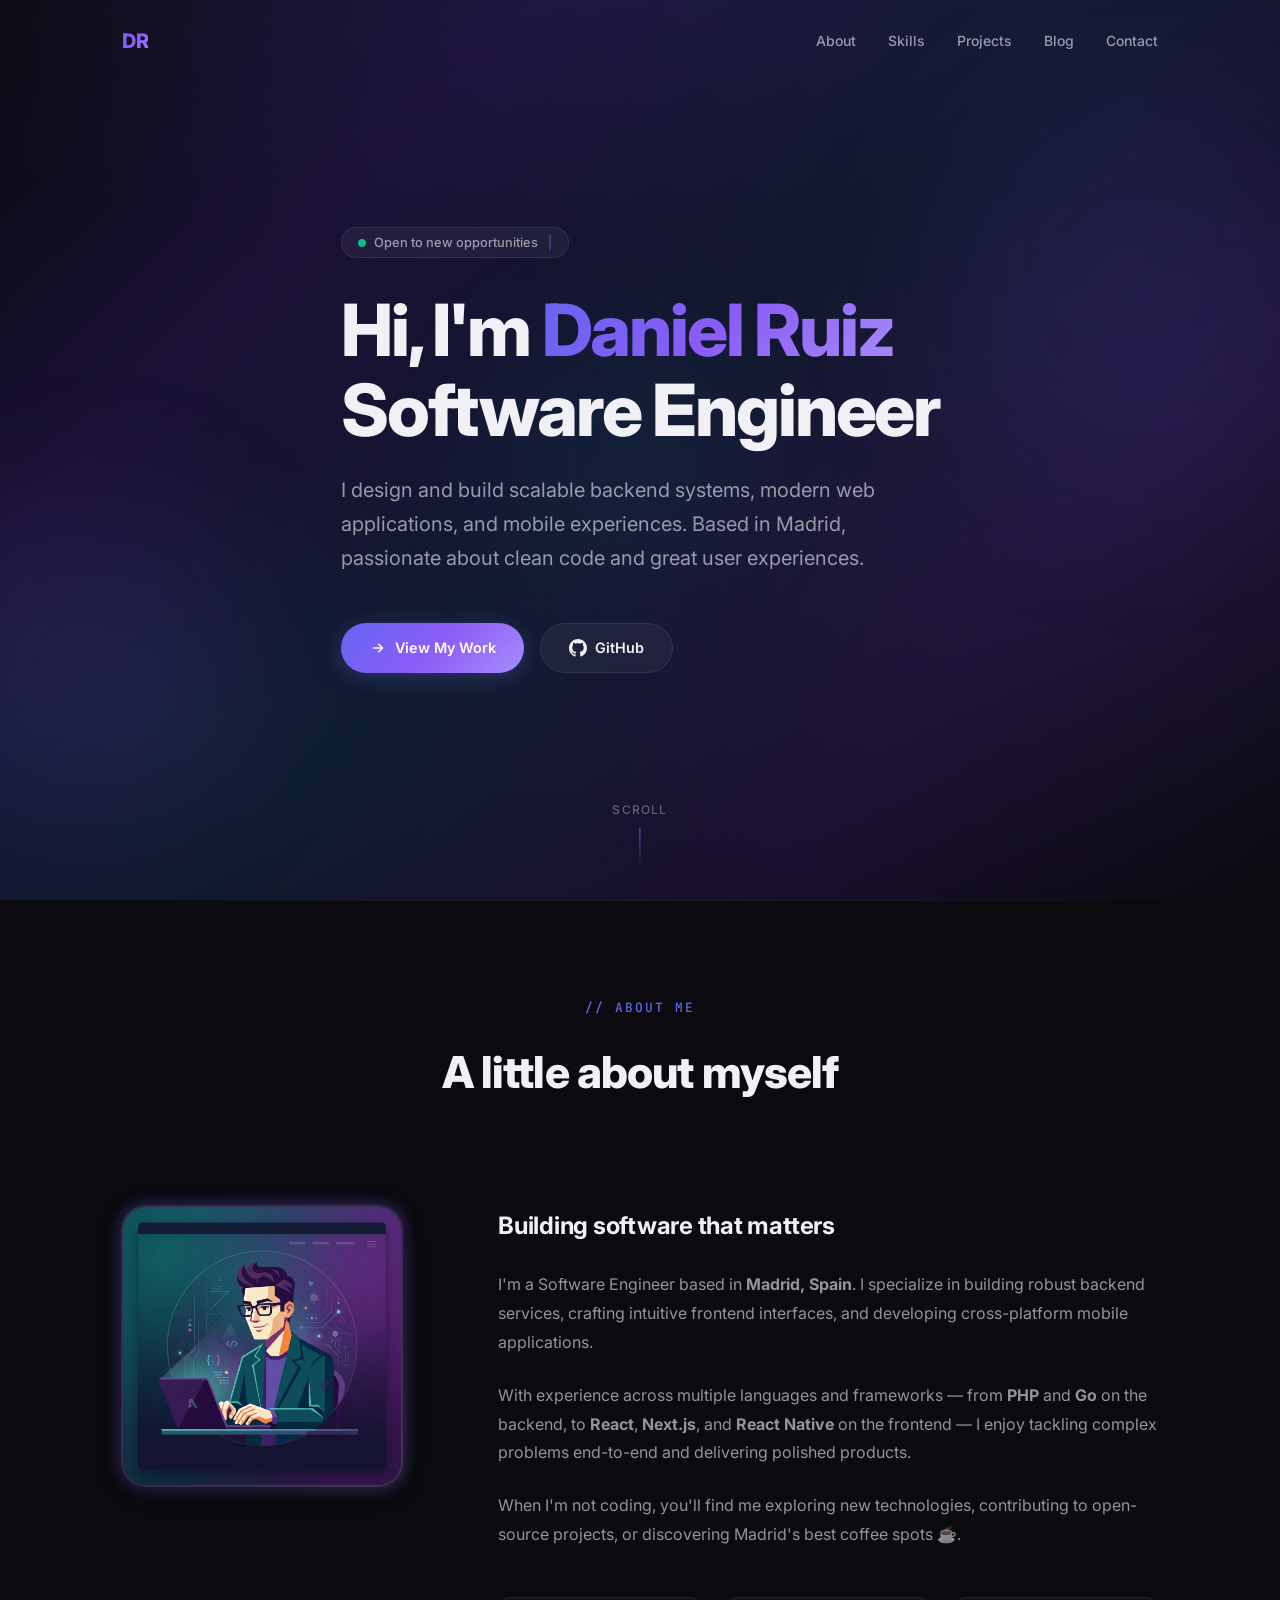
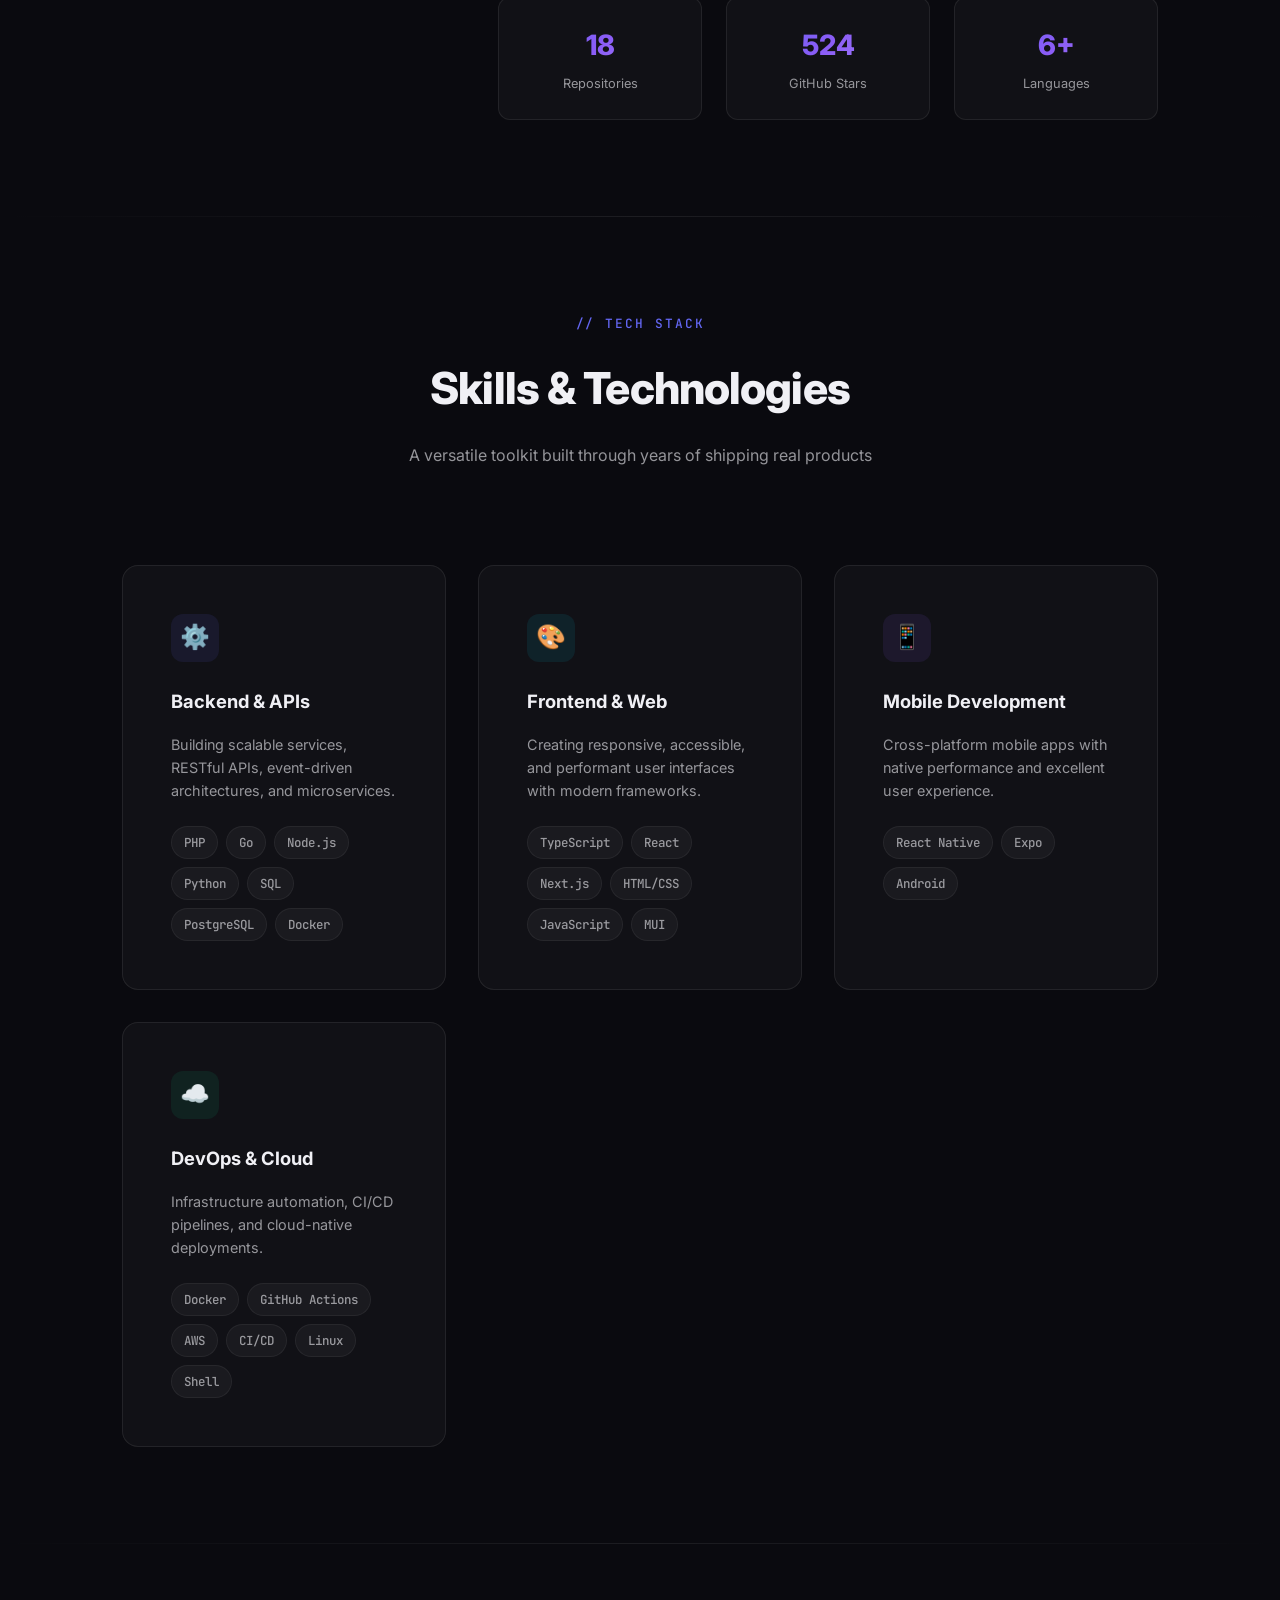
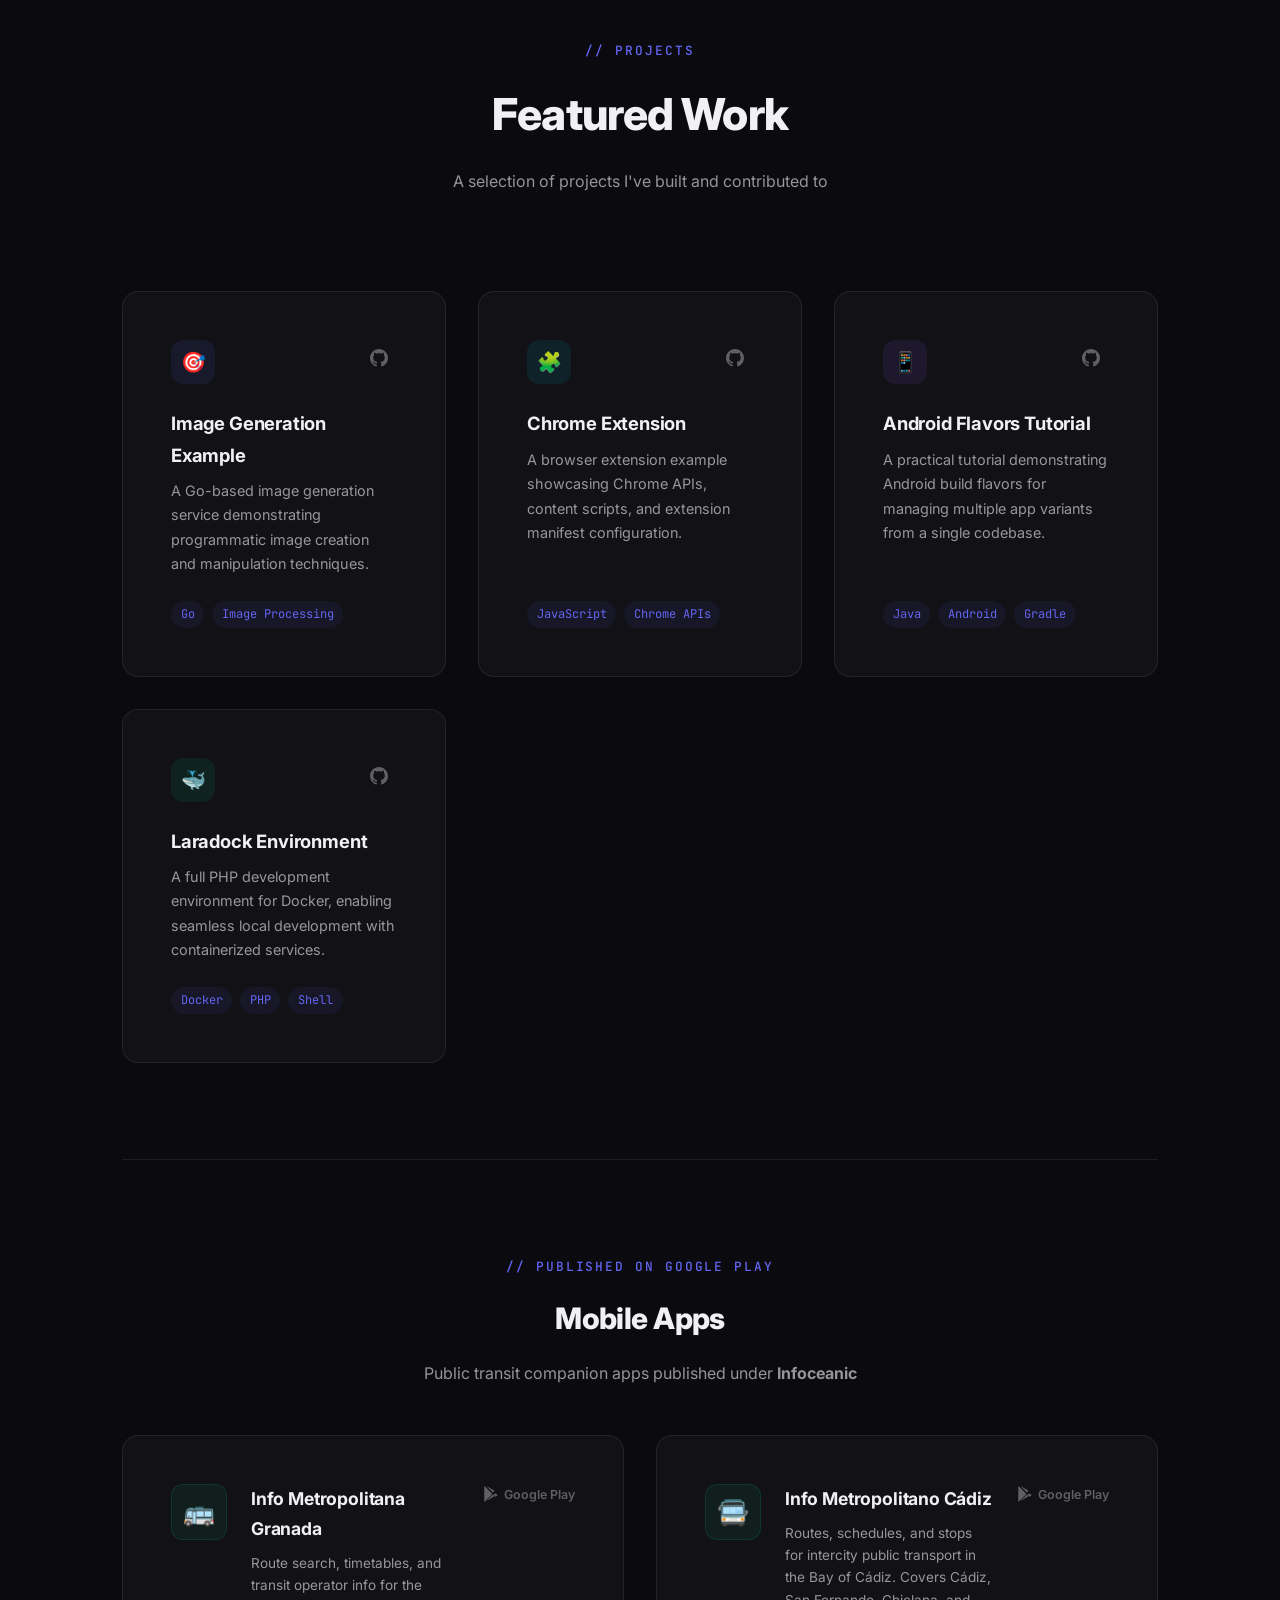
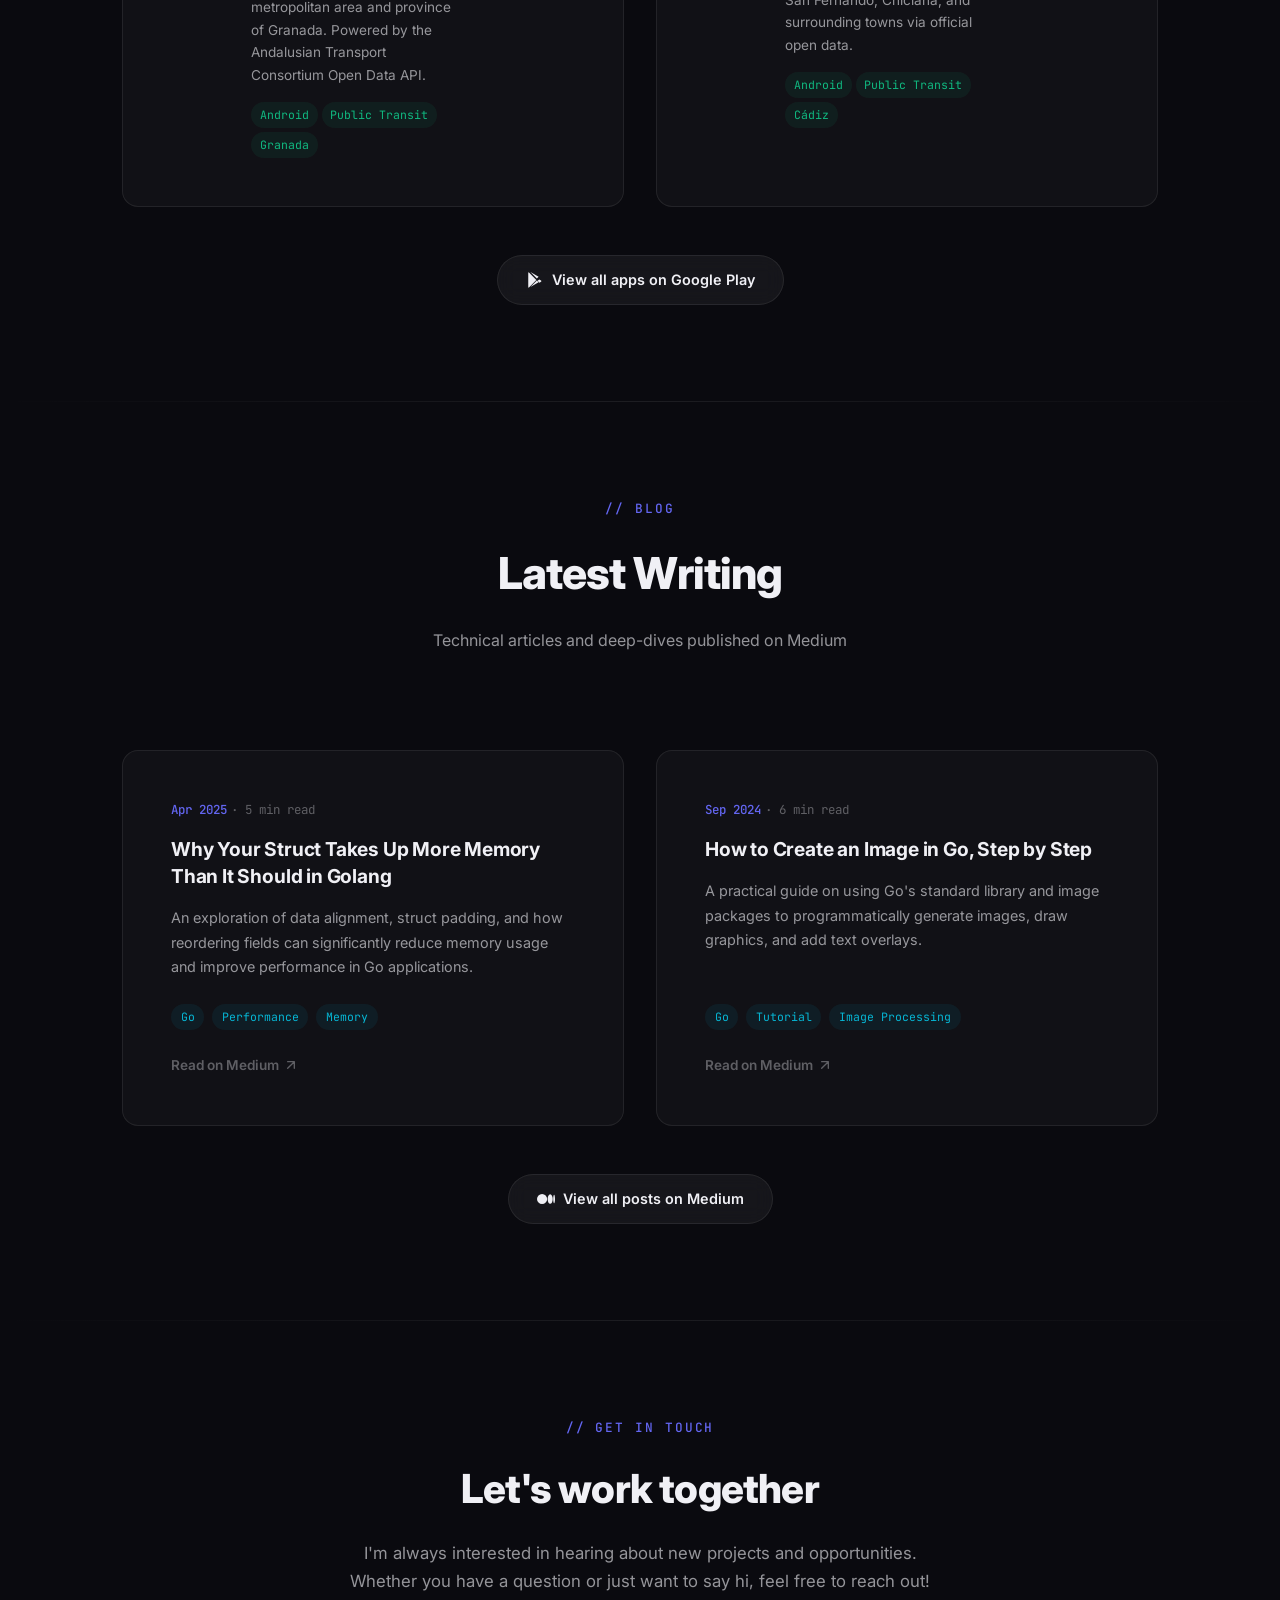
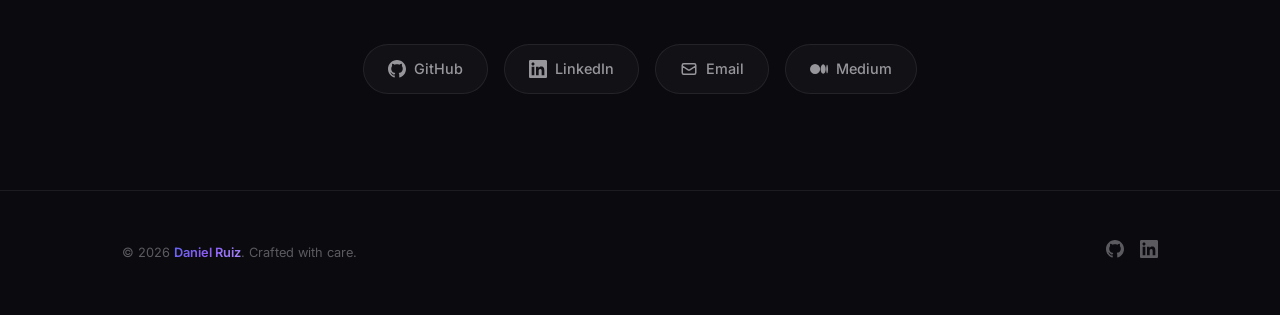
==== index.html @ f3c30e7c "feat: initialize personal portfolio website with responsive layout and project showcase" ====
<!DOCTYPE html>
<html lang="en">
<head>
  <meta charset="UTF-8" />
  <meta name="viewport" content="width=device-width, initial-scale=1.0" />
  <title>Daniel Ruiz — Software Engineer</title>
  <meta name="description" content="Daniel Ruiz is a Software Engineer based in Madrid, Spain. Building scalable backend systems, modern web & mobile applications." />
  <meta name="keywords" content="Daniel Ruiz, Software Engineer, Full Stack Developer, Backend, Frontend, Mobile, Madrid" />
  <meta name="author" content="Daniel Ruiz" />

  <!-- Open Graph -->
  <meta property="og:title" content="Daniel Ruiz — Software Engineer" />
  <meta property="og:description" content="Software Engineer based in Madrid. Building scalable systems and modern applications." />
  <meta property="og:type" content="website" />
  <meta property="og:url" content="https://daniruizcamacho.github.io/infoceanic/" />

  <!-- Favicon (inline SVG) -->
  <link rel="icon" href="data:image/svg+xml,<svg xmlns='http://www.w3.org/2000/svg' viewBox='0 0 100 100'><text y='0.9em' font-size='80'>🚀</text></svg>" />

  <link rel="stylesheet" href="styles.css" />
</head>
<body>
  <!-- Particle background -->
  <canvas id="particles-canvas" aria-hidden="true"></canvas>

  <!-- ═══════════════ Navigation ═══════════════ -->
  <nav class="nav" id="navbar">
    <div class="container nav-inner">
      <a href="#" class="nav-logo">DR</a>
      <ul class="nav-links" id="nav-links">
        <li><a href="#about" onclick="closeMenu()">About</a></li>
        <li><a href="#skills" onclick="closeMenu()">Skills</a></li>
        <li><a href="#projects" onclick="closeMenu()">Projects</a></li>
        <li><a href="#blog" onclick="closeMenu()">Blog</a></li>
        <li><a href="#contact" onclick="closeMenu()">Contact</a></li>
      </ul>
      <button class="nav-toggle" id="nav-toggle" aria-label="Toggle navigation menu">
        <span></span>
        <span></span>
        <span></span>
      </button>
    </div>
  </nav>

  <!-- ═══════════════ Hero ═══════════════ -->
  <section class="hero" id="hero">
    <div class="hero-bg"></div>
    <div class="hero-grid"></div>
    <div class="hero-orb hero-orb--1"></div>
    <div class="hero-orb hero-orb--2"></div>
    <div class="hero-orb hero-orb--3"></div>

    <div class="container hero-content">
      <div class="hero-badge">
        <span class="dot"></span>
        Open to new opportunities
      </div>
      <h1>
        Hi, I'm <span class="gradient-text">Daniel Ruiz</span><br />
        Software Engineer
      </h1>
      <p class="hero-subtitle">
        I design and build scalable backend systems, modern web applications, and mobile experiences. Based in Madrid, passionate about clean code and great user experiences.
      </p>
      <div class="hero-actions">
        <a href="#projects" class="btn btn-primary" id="hero-cta-projects">
          <!-- Arrow icon -->
          <svg class="btn-icon" fill="none" viewBox="0 0 24 24" stroke="currentColor" stroke-width="2">
            <path stroke-linecap="round" stroke-linejoin="round" d="M13 7l5 5m0 0l-5 5m5-5H6" />
          </svg>
          View My Work
        </a>
        <a href="https://github.com/daniruizcamacho" target="_blank" rel="noopener" class="btn btn-secondary" id="hero-cta-github">
          <!-- GitHub icon -->
          <svg class="btn-icon" viewBox="0 0 24 24" fill="currentColor">
            <path d="M12 0c-6.626 0-12 5.373-12 12 0 5.302 3.438 9.8 8.207 11.387.599.111.793-.261.793-.577v-2.234c-3.338.726-4.033-1.416-4.033-1.416-.546-1.387-1.333-1.756-1.333-1.756-1.089-.745.083-.729.083-.729 1.205.084 1.839 1.237 1.839 1.237 1.07 1.834 2.807 1.304 3.492.997.107-.775.418-1.305.762-1.604-2.665-.305-5.467-1.334-5.467-5.931 0-1.311.469-2.381 1.236-3.221-.124-.303-.535-1.524.117-3.176 0 0 1.008-.322 3.301 1.23.957-.266 1.983-.399 3.003-.404 1.02.005 2.047.138 3.006.404 2.291-1.552 3.297-1.23 3.297-1.23.653 1.653.242 2.874.118 3.176.77.84 1.235 1.911 1.235 3.221 0 4.609-2.807 5.624-5.479 5.921.43.372.823 1.102.823 2.222v3.293c0 .319.192.694.801.576 4.765-1.589 8.199-6.086 8.199-11.386 0-6.627-5.373-12-12-12z" />
          </svg>
          GitHub
        </a>
      </div>
    </div>

    <div class="scroll-indicator" aria-hidden="true">
      <span>Scroll</span>
      <div class="line"></div>
    </div>
  </section>

  <hr class="section-divider" />

  <!-- ═══════════════ About ═══════════════ -->
  <section class="about" id="about">
    <div class="container">
      <div class="section-header fade-in">
        <span class="section-label">// About Me</span>
        <h2 class="section-title">A little about myself</h2>
      </div>

      <div class="about-grid">
        <div class="about-avatar fade-in">
          <img src="assets/avatar.png" alt="Daniel Ruiz — Software Engineer avatar" width="280" height="280" />
        </div>

        <div class="about-text">
          <h3 class="fade-in">Building software that matters</h3>
          <p class="fade-in fade-in-delay-1">
            I'm a Software Engineer based in <strong>Madrid, Spain</strong>. I specialize in building robust backend services, crafting intuitive frontend interfaces, and developing cross-platform mobile applications.
          </p>
          <p class="fade-in fade-in-delay-2">
            With experience across multiple languages and frameworks — from <strong>PHP</strong> and <strong>Go</strong> on the backend, to <strong>React</strong>, <strong>Next.js</strong>, and <strong>React Native</strong> on the frontend — I enjoy tackling complex problems end-to-end and delivering polished products.
          </p>
          <p class="fade-in fade-in-delay-3">
            When I'm not coding, you'll find me exploring new technologies, contributing to open-source projects, or discovering Madrid's best coffee spots ☕.
          </p>

          <div class="about-stats fade-in fade-in-delay-4">
            <div class="stat">
              <span class="stat-number" id="stat-repos">18</span>
              <span class="stat-label">Repositories</span>
            </div>
            <div class="stat">
              <span class="stat-number" id="stat-stars">524</span>
              <span class="stat-label">GitHub Stars</span>
            </div>
            <div class="stat">
              <span class="stat-number" id="stat-langs">6+</span>
              <span class="stat-label">Languages</span>
            </div>
          </div>
        </div>
      </div>
    </div>
  </section>

  <hr class="section-divider" />

  <!-- ═══════════════ Skills ═══════════════ -->
  <section class="skills" id="skills">
    <div class="container">
      <div class="section-header fade-in">
        <span class="section-label">// Tech Stack</span>
        <h2 class="section-title">Skills & Technologies</h2>
        <p class="section-desc">A versatile toolkit built through years of shipping real products</p>
      </div>

      <div class="skills-grid">
        <!-- Backend -->
        <div class="skill-category fade-in">
          <div class="skill-icon skill-icon--backend">⚙️</div>
          <h3>Backend & APIs</h3>
          <p>Building scalable services, RESTful APIs, event-driven architectures, and microservices.</p>
          <div class="skill-tags">
            <span class="skill-tag">PHP</span>
            <span class="skill-tag">Go</span>
            <span class="skill-tag">Node.js</span>
            <span class="skill-tag">Python</span>
            <span class="skill-tag">SQL</span>
            <span class="skill-tag">PostgreSQL</span>
            <span class="skill-tag">Docker</span>
          </div>
        </div>

        <!-- Frontend -->
        <div class="skill-category fade-in fade-in-delay-1">
          <div class="skill-icon skill-icon--frontend">🎨</div>
          <h3>Frontend & Web</h3>
          <p>Creating responsive, accessible, and performant user interfaces with modern frameworks.</p>
          <div class="skill-tags">
            <span class="skill-tag">TypeScript</span>
            <span class="skill-tag">React</span>
            <span class="skill-tag">Next.js</span>
            <span class="skill-tag">HTML/CSS</span>
            <span class="skill-tag">JavaScript</span>
            <span class="skill-tag">MUI</span>
          </div>
        </div>

        <!-- Mobile -->
        <div class="skill-category fade-in fade-in-delay-2">
          <div class="skill-icon skill-icon--mobile">📱</div>
          <h3>Mobile Development</h3>
          <p>Cross-platform mobile apps with native performance and excellent user experience.</p>
          <div class="skill-tags">
            <span class="skill-tag">React Native</span>
            <span class="skill-tag">Expo</span>
            <span class="skill-tag">Android</span>
          </div>
        </div>

        <!-- DevOps / Cloud -->
        <div class="skill-category fade-in fade-in-delay-3">
          <div class="skill-icon skill-icon--devops">☁️</div>
          <h3>DevOps & Cloud</h3>
          <p>Infrastructure automation, CI/CD pipelines, and cloud-native deployments.</p>
          <div class="skill-tags">
            <span class="skill-tag">Docker</span>
            <span class="skill-tag">GitHub Actions</span>
            <span class="skill-tag">AWS</span>
            <span class="skill-tag">CI/CD</span>
            <span class="skill-tag">Linux</span>
            <span class="skill-tag">Shell</span>
          </div>
        </div>
      </div>
    </div>
  </section>

  <hr class="section-divider" />

  <!-- ═══════════════ Projects ═══════════════ -->
  <section class="projects" id="projects">
    <div class="container">
      <div class="section-header fade-in">
        <span class="section-label">// Projects</span>
        <h2 class="section-title">Featured Work</h2>
        <p class="section-desc">A selection of projects I've built and contributed to</p>
      </div>

      <div class="projects-grid">

        <!-- Project 1: Image Generation -->
        <div class="project-card fade-in" id="project-image-gen">
          <div class="project-header">
            <div class="project-icon" style="background: rgba(99, 102, 241, 0.1);">🎯</div>
            <div class="project-links">
              <a href="https://github.com/daniruizcamacho/image-generation-example" target="_blank" rel="noopener" class="project-link" aria-label="View source code">
                <svg viewBox="0 0 24 24" fill="currentColor"><path d="M12 0c-6.626 0-12 5.373-12 12 0 5.302 3.438 9.8 8.207 11.387.599.111.793-.261.793-.577v-2.234c-3.338.726-4.033-1.416-4.033-1.416-.546-1.387-1.333-1.756-1.333-1.756-1.089-.745.083-.729.083-.729 1.205.084 1.839 1.237 1.839 1.237 1.07 1.834 2.807 1.304 3.492.997.107-.775.418-1.305.762-1.604-2.665-.305-5.467-1.334-5.467-5.931 0-1.311.469-2.381 1.236-3.221-.124-.303-.535-1.524.117-3.176 0 0 1.008-.322 3.301 1.23.957-.266 1.983-.399 3.003-.404 1.02.005 2.047.138 3.006.404 2.291-1.552 3.297-1.23 3.297-1.23.653 1.653.242 2.874.118 3.176.77.84 1.235 1.911 1.235 3.221 0 4.609-2.807 5.624-5.479 5.921.43.372.823 1.102.823 2.222v3.293c0 .319.192.694.801.576 4.765-1.589 8.199-6.086 8.199-11.386 0-6.627-5.373-12-12-12z"/></svg>
              </a>
            </div>
          </div>
          <h3>Image Generation Example</h3>
          <p>A Go-based image generation service demonstrating programmatic image creation and manipulation techniques.</p>
          <div class="project-tech">
            <span>Go</span>
            <span>Image Processing</span>
          </div>
        </div>

        <!-- Project 2: Chrome Extension -->
        <div class="project-card fade-in fade-in-delay-1" id="project-chrome-ext">
          <div class="project-header">
            <div class="project-icon" style="background: rgba(6, 182, 212, 0.1);">🧩</div>
            <div class="project-links">
              <a href="https://github.com/daniruizcamacho/chromeExtensionExample" target="_blank" rel="noopener" class="project-link" aria-label="View source code">
                <svg viewBox="0 0 24 24" fill="currentColor"><path d="M12 0c-6.626 0-12 5.373-12 12 0 5.302 3.438 9.8 8.207 11.387.599.111.793-.261.793-.577v-2.234c-3.338.726-4.033-1.416-4.033-1.416-.546-1.387-1.333-1.756-1.333-1.756-1.089-.745.083-.729.083-.729 1.205.084 1.839 1.237 1.839 1.237 1.07 1.834 2.807 1.304 3.492.997.107-.775.418-1.305.762-1.604-2.665-.305-5.467-1.334-5.467-5.931 0-1.311.469-2.381 1.236-3.221-.124-.303-.535-1.524.117-3.176 0 0 1.008-.322 3.301 1.23.957-.266 1.983-.399 3.003-.404 1.02.005 2.047.138 3.006.404 2.291-1.552 3.297-1.23 3.297-1.23.653 1.653.242 2.874.118 3.176.77.84 1.235 1.911 1.235 3.221 0 4.609-2.807 5.624-5.479 5.921.43.372.823 1.102.823 2.222v3.293c0 .319.192.694.801.576 4.765-1.589 8.199-6.086 8.199-11.386 0-6.627-5.373-12-12-12z"/></svg>
              </a>
            </div>
          </div>
          <h3>Chrome Extension</h3>
          <p>A browser extension example showcasing Chrome APIs, content scripts, and extension manifest configuration.</p>
          <div class="project-tech">
            <span>JavaScript</span>
            <span>Chrome APIs</span>
          </div>
        </div>

        <!-- Project 3: Android Flavors Tutorial -->
        <div class="project-card fade-in fade-in-delay-2" id="project-android-flavors">
          <div class="project-header">
            <div class="project-icon" style="background: rgba(139, 92, 246, 0.1);">📱</div>
            <div class="project-links">
              <a href="https://github.com/daniruizcamacho/tutorial-flavors-android" target="_blank" rel="noopener" class="project-link" aria-label="View source code">
                <svg viewBox="0 0 24 24" fill="currentColor"><path d="M12 0c-6.626 0-12 5.373-12 12 0 5.302 3.438 9.8 8.207 11.387.599.111.793-.261.793-.577v-2.234c-3.338.726-4.033-1.416-4.033-1.416-.546-1.387-1.333-1.756-1.333-1.756-1.089-.745.083-.729.083-.729 1.205.084 1.839 1.237 1.839 1.237 1.07 1.834 2.807 1.304 3.492.997.107-.775.418-1.305.762-1.604-2.665-.305-5.467-1.334-5.467-5.931 0-1.311.469-2.381 1.236-3.221-.124-.303-.535-1.524.117-3.176 0 0 1.008-.322 3.301 1.23.957-.266 1.983-.399 3.003-.404 1.02.005 2.047.138 3.006.404 2.291-1.552 3.297-1.23 3.297-1.23.653 1.653.242 2.874.118 3.176.77.84 1.235 1.911 1.235 3.221 0 4.609-2.807 5.624-5.479 5.921.43.372.823 1.102.823 2.222v3.293c0 .319.192.694.801.576 4.765-1.589 8.199-6.086 8.199-11.386 0-6.627-5.373-12-12-12z"/></svg>
              </a>
            </div>
          </div>
          <h3>Android Flavors Tutorial</h3>
          <p>A practical tutorial demonstrating Android build flavors for managing multiple app variants from a single codebase.</p>
          <div class="project-tech">
            <span>Java</span>
            <span>Android</span>
            <span>Gradle</span>
          </div>
        </div>

        <!-- Project 4: Laradock -->
        <div class="project-card fade-in fade-in-delay-3" id="project-laradock">
          <div class="project-header">
            <div class="project-icon" style="background: rgba(16, 185, 129, 0.1);">🐳</div>
            <div class="project-links">
              <a href="https://github.com/daniruizcamacho/laradock" target="_blank" rel="noopener" class="project-link" aria-label="View source code">
                <svg viewBox="0 0 24 24" fill="currentColor"><path d="M12 0c-6.626 0-12 5.373-12 12 0 5.302 3.438 9.8 8.207 11.387.599.111.793-.261.793-.577v-2.234c-3.338.726-4.033-1.416-4.033-1.416-.546-1.387-1.333-1.756-1.333-1.756-1.089-.745.083-.729.083-.729 1.205.084 1.839 1.237 1.839 1.237 1.07 1.834 2.807 1.304 3.492.997.107-.775.418-1.305.762-1.604-2.665-.305-5.467-1.334-5.467-5.931 0-1.311.469-2.381 1.236-3.221-.124-.303-.535-1.524.117-3.176 0 0 1.008-.322 3.301 1.23.957-.266 1.983-.399 3.003-.404 1.02.005 2.047.138 3.006.404 2.291-1.552 3.297-1.23 3.297-1.23.653 1.653.242 2.874.118 3.176.77.84 1.235 1.911 1.235 3.221 0 4.609-2.807 5.624-5.479 5.921.43.372.823 1.102.823 2.222v3.293c0 .319.192.694.801.576 4.765-1.589 8.199-6.086 8.199-11.386 0-6.627-5.373-12-12-12z"/></svg>
              </a>
            </div>
          </div>
          <h3>Laradock Environment</h3>
          <p>A full PHP development environment for Docker, enabling seamless local development with containerized services.</p>
          <div class="project-tech">
            <span>Docker</span>
            <span>PHP</span>
            <span>Shell</span>
          </div>
        </div>

      </div>

      <!-- Published Apps sub-section -->
      <div class="apps-subsection fade-in">
        <div class="apps-subsection-header">
          <span class="section-label">// Published on Google Play</span>
          <h3 class="apps-subsection-title">Mobile Apps</h3>
          <p class="section-desc">Public transit companion apps published under <strong>Infoceanic</strong></p>
        </div>

        <div class="apps-grid">

          <!-- App 1: Info Metropolitana Granada -->
          <a href="https://play.google.com/store/apps/details?id=com.infoceanic.granada" target="_blank" rel="noopener" class="app-card fade-in" id="app-granada">
            <div class="app-card-inner">
              <div class="app-icon-wrapper">
                <span class="app-icon">🚌</span>
              </div>
              <div class="app-info">
                <h4>Info Metropolitana Granada</h4>
                <p>Route search, timetables, and transit operator info for the metropolitan area and province of Granada. Powered by the Andalusian Transport Consortium Open Data API.</p>
                <div class="app-tags">
                  <span>Android</span>
                  <span>Public Transit</span>
                  <span>Granada</span>
                </div>
              </div>
              <span class="app-badge">
                <svg width="18" height="18" viewBox="0 0 24 24" fill="currentColor"><path d="M3.609 1.814L13.792 12 3.609 22.186a.996.996 0 01-.609-.92V2.734a1 1 0 01.609-.92zm10.89 10.893l2.302 2.302-10.937 6.333 8.635-8.635zm3.199-1.4l2.302 1.311c.646.421.646 1.342 0 1.764l-2.05 1.17-2.545-2.545 2.293-1.7zM5.864 1.469L16.8 7.801l-2.302 2.302-8.635-8.634z"/></svg>
                Google Play
              </span>
            </div>
          </a>

          <!-- App 2: Info Metropolitano Cádiz -->
          <a href="https://play.google.com/store/apps/details?id=com.infoceanic.infometropolitanocadiz" target="_blank" rel="noopener" class="app-card fade-in fade-in-delay-1" id="app-cadiz">
            <div class="app-card-inner">
              <div class="app-icon-wrapper">
                <span class="app-icon">🚍</span>
              </div>
              <div class="app-info">
                <h4>Info Metropolitano Cádiz</h4>
                <p>Routes, schedules, and stops for intercity public transport in the Bay of Cádiz. Covers Cádiz, San Fernando, Chiclana, and surrounding towns via official open data.</p>
                <div class="app-tags">
                  <span>Android</span>
                  <span>Public Transit</span>
                  <span>Cádiz</span>
                </div>
              </div>
              <span class="app-badge">
                <svg width="18" height="18" viewBox="0 0 24 24" fill="currentColor"><path d="M3.609 1.814L13.792 12 3.609 22.186a.996.996 0 01-.609-.92V2.734a1 1 0 01.609-.92zm10.89 10.893l2.302 2.302-10.937 6.333 8.635-8.635zm3.199-1.4l2.302 1.311c.646.421.646 1.342 0 1.764l-2.05 1.17-2.545-2.545 2.293-1.7zM5.864 1.469L16.8 7.801l-2.302 2.302-8.635-8.634z"/></svg>
                Google Play
              </span>
            </div>
          </a>

        </div>

        <div class="apps-footer">
          <a href="https://play.google.com/store/apps/developer?id=Infoceanic" target="_blank" rel="noopener" class="btn btn-secondary" id="apps-view-all">
            <svg width="18" height="18" viewBox="0 0 24 24" fill="currentColor"><path d="M3.609 1.814L13.792 12 3.609 22.186a.996.996 0 01-.609-.92V2.734a1 1 0 01.609-.92zm10.89 10.893l2.302 2.302-10.937 6.333 8.635-8.635zm3.199-1.4l2.302 1.311c.646.421.646 1.342 0 1.764l-2.05 1.17-2.545-2.545 2.293-1.7zM5.864 1.469L16.8 7.801l-2.302 2.302-8.635-8.634z"/></svg>
            View all apps on Google Play
          </a>
        </div>
      </div>

    </div>
  </section>

  <hr class="section-divider" />

  <!-- ═══════════════ Blog ═══════════════ -->
  <section class="blog" id="blog">
    <div class="container">
      <div class="section-header fade-in">
        <span class="section-label">// Blog</span>
        <h2 class="section-title">Latest Writing</h2>
        <p class="section-desc">Technical articles and deep-dives published on Medium</p>
      </div>

      <div class="blog-grid">

        <!-- Article 1 -->
        <a href="https://medium.com/@daniel.ruizcamacho/why-your-struct-takes-up-more-memory-than-it-should-in-golang-a6644f83b28f" target="_blank" rel="noopener" class="blog-card fade-in" id="blog-struct-memory">
          <div class="blog-card-inner">
            <div class="blog-meta">
              <time datetime="2025-04">Apr 2025</time>
              <span class="blog-read-time">· 5 min read</span>
            </div>
            <h3>Why Your Struct Takes Up More Memory Than It Should in Golang</h3>
            <p>An exploration of data alignment, struct padding, and how reordering fields can significantly reduce memory usage and improve performance in Go applications.</p>
            <div class="blog-tags">
              <span>Go</span>
              <span>Performance</span>
              <span>Memory</span>
            </div>
            <span class="blog-cta">
              Read on Medium
              <svg width="16" height="16" viewBox="0 0 24 24" fill="none" stroke="currentColor" stroke-width="2"><path stroke-linecap="round" stroke-linejoin="round" d="M7 17L17 7M17 7H7M17 7v10"/></svg>
            </span>
          </div>
        </a>

        <!-- Article 2 -->
        <a href="https://medium.com/@daniel.ruizcamacho/how-to-create-an-image-in-go-step-by-step-60d704d9c490" target="_blank" rel="noopener" class="blog-card fade-in fade-in-delay-1" id="blog-image-go">
          <div class="blog-card-inner">
            <div class="blog-meta">
              <time datetime="2024-09">Sep 2024</time>
              <span class="blog-read-time">· 6 min read</span>
            </div>
            <h3>How to Create an Image in Go, Step by Step</h3>
            <p>A practical guide on using Go's standard library and image packages to programmatically generate images, draw graphics, and add text overlays.</p>
            <div class="blog-tags">
              <span>Go</span>
              <span>Tutorial</span>
              <span>Image Processing</span>
            </div>
            <span class="blog-cta">
              Read on Medium
              <svg width="16" height="16" viewBox="0 0 24 24" fill="none" stroke="currentColor" stroke-width="2"><path stroke-linecap="round" stroke-linejoin="round" d="M7 17L17 7M17 7H7M17 7v10"/></svg>
            </span>
          </div>
        </a>

      </div>

      <div class="blog-footer fade-in">
        <a href="https://medium.com/@daniel.ruizcamacho" target="_blank" rel="noopener" class="btn btn-secondary" id="blog-view-all">
          <svg width="18" height="18" viewBox="0 0 24 24" fill="currentColor"><path d="M13.54 12a6.8 6.8 0 01-6.77 6.82A6.8 6.8 0 010 12a6.8 6.8 0 016.77-6.82A6.8 6.8 0 0113.54 12zm7.42 0c0 3.54-1.51 6.42-3.38 6.42-1.87 0-3.39-2.88-3.39-6.42s1.52-6.42 3.39-6.42 3.38 2.88 3.38 6.42M24 12c0 3.17-.53 5.75-1.19 5.75-.66 0-1.19-2.58-1.19-5.75s.53-5.75 1.19-5.75C23.47 6.25 24 8.83 24 12z"/></svg>
          View all posts on Medium
        </a>
      </div>
    </div>
  </section>

  <hr class="section-divider" />

  <!-- ═══════════════ Contact ═══════════════ -->
  <section class="contact" id="contact">
    <div class="container">
      <div class="contact-wrapper fade-in">
        <span class="section-label">// Get In Touch</span>
        <h2>Let's work together</h2>
        <p>
          I'm always interested in hearing about new projects and opportunities.
          Whether you have a question or just want to say hi, feel free to reach out!
        </p>
        <div class="contact-links">
          <a href="https://github.com/daniruizcamacho" target="_blank" rel="noopener" class="contact-link" id="contact-github">
            <svg viewBox="0 0 24 24" fill="currentColor"><path d="M12 0c-6.626 0-12 5.373-12 12 0 5.302 3.438 9.8 8.207 11.387.599.111.793-.261.793-.577v-2.234c-3.338.726-4.033-1.416-4.033-1.416-.546-1.387-1.333-1.756-1.333-1.756-1.089-.745.083-.729.083-.729 1.205.084 1.839 1.237 1.839 1.237 1.07 1.834 2.807 1.304 3.492.997.107-.775.418-1.305.762-1.604-2.665-.305-5.467-1.334-5.467-5.931 0-1.311.469-2.381 1.236-3.221-.124-.303-.535-1.524.117-3.176 0 0 1.008-.322 3.301 1.23.957-.266 1.983-.399 3.003-.404 1.02.005 2.047.138 3.006.404 2.291-1.552 3.297-1.23 3.297-1.23.653 1.653.242 2.874.118 3.176.77.84 1.235 1.911 1.235 3.221 0 4.609-2.807 5.624-5.479 5.921.43.372.823 1.102.823 2.222v3.293c0 .319.192.694.801.576 4.765-1.589 8.199-6.086 8.199-11.386 0-6.627-5.373-12-12-12z"/></svg>
            GitHub
          </a>
          <a href="https://linkedin.com/in/danielruizcamacho" target="_blank" rel="noopener" class="contact-link" id="contact-linkedin">
            <svg viewBox="0 0 24 24" fill="currentColor"><path d="M20.447 20.452h-3.554v-5.569c0-1.328-.027-3.037-1.852-3.037-1.853 0-2.136 1.445-2.136 2.939v5.667H9.351V9h3.414v1.561h.046c.477-.9 1.637-1.85 3.37-1.85 3.601 0 4.267 2.37 4.267 5.455v6.286zM5.337 7.433c-1.144 0-2.063-.926-2.063-2.065 0-1.138.92-2.063 2.063-2.063 1.14 0 2.064.925 2.064 2.063 0 1.139-.925 2.065-2.064 2.065zm1.782 13.019H3.555V9h3.564v11.452zM22.225 0H1.771C.792 0 0 .774 0 1.729v20.542C0 23.227.792 24 1.771 24h20.451C23.2 24 24 23.227 24 22.271V1.729C24 .774 23.2 0 22.222 0h.003z"/></svg>
            LinkedIn
          </a>
          <a href="mailto:hello@danielruiz.dev" class="contact-link" id="contact-email">
            <svg viewBox="0 0 24 24" fill="none" stroke="currentColor" stroke-width="2"><path stroke-linecap="round" stroke-linejoin="round" d="M3 8l7.89 5.26a2 2 0 002.22 0L21 8M5 19h14a2 2 0 002-2V7a2 2 0 00-2-2H5a2 2 0 00-2 2v10a2 2 0 002 2z"/></svg>
            Email
          </a>
          <a href="https://medium.com/@daniel.ruizcamacho" target="_blank" rel="noopener" class="contact-link" id="contact-medium">
            <svg viewBox="0 0 24 24" fill="currentColor"><path d="M13.54 12a6.8 6.8 0 01-6.77 6.82A6.8 6.8 0 010 12a6.8 6.8 0 016.77-6.82A6.8 6.8 0 0113.54 12zm7.42 0c0 3.54-1.51 6.42-3.38 6.42-1.87 0-3.39-2.88-3.39-6.42s1.52-6.42 3.39-6.42 3.38 2.88 3.38 6.42M24 12c0 3.17-.53 5.75-1.19 5.75-.66 0-1.19-2.58-1.19-5.75s.53-5.75 1.19-5.75C23.47 6.25 24 8.83 24 12z"/></svg>
            Medium
          </a>
        </div>
      </div>
    </div>
  </section>

  <!-- ═══════════════ Footer ═══════════════ -->
  <footer class="footer">
    <div class="container footer-inner">
      <p class="footer-text">
        © 2026 <span>Daniel Ruiz</span>. Crafted with care.
      </p>
      <div class="footer-socials">
        <a href="https://github.com/daniruizcamacho" target="_blank" rel="noopener" aria-label="GitHub">
          <svg viewBox="0 0 24 24" fill="currentColor"><path d="M12 0c-6.626 0-12 5.373-12 12 0 5.302 3.438 9.8 8.207 11.387.599.111.793-.261.793-.577v-2.234c-3.338.726-4.033-1.416-4.033-1.416-.546-1.387-1.333-1.756-1.333-1.756-1.089-.745.083-.729.083-.729 1.205.084 1.839 1.237 1.839 1.237 1.07 1.834 2.807 1.304 3.492.997.107-.775.418-1.305.762-1.604-2.665-.305-5.467-1.334-5.467-5.931 0-1.311.469-2.381 1.236-3.221-.124-.303-.535-1.524.117-3.176 0 0 1.008-.322 3.301 1.23.957-.266 1.983-.399 3.003-.404 1.02.005 2.047.138 3.006.404 2.291-1.552 3.297-1.23 3.297-1.23.653 1.653.242 2.874.118 3.176.77.84 1.235 1.911 1.235 3.221 0 4.609-2.807 5.624-5.479 5.921.43.372.823 1.102.823 2.222v3.293c0 .319.192.694.801.576 4.765-1.589 8.199-6.086 8.199-11.386 0-6.627-5.373-12-12-12z"/></svg>
        </a>
        <a href="https://linkedin.com/in/danielruizcamacho" target="_blank" rel="noopener" aria-label="LinkedIn">
          <svg viewBox="0 0 24 24" fill="currentColor"><path d="M20.447 20.452h-3.554v-5.569c0-1.328-.027-3.037-1.852-3.037-1.853 0-2.136 1.445-2.136 2.939v5.667H9.351V9h3.414v1.561h.046c.477-.9 1.637-1.85 3.37-1.85 3.601 0 4.267 2.37 4.267 5.455v6.286zM5.337 7.433c-1.144 0-2.063-.926-2.063-2.065 0-1.138.92-2.063 2.063-2.063 1.14 0 2.064.925 2.064 2.063 0 1.139-.925 2.065-2.064 2.065zm1.782 13.019H3.555V9h3.564v11.452zM22.225 0H1.771C.792 0 0 .774 0 1.729v20.542C0 23.227.792 24 1.771 24h20.451C23.2 24 24 23.227 24 22.271V1.729C24 .774 23.2 0 22.222 0h.003z"/></svg>
        </a>
      </div>
    </div>
  </footer>

  <script src="main.js"></script>
</body>
</html>
---- styles.css ----
/* ═══════════════════════════════════════════════════════════
   Daniel Ruiz — Personal Portfolio
   Design System & Styles
   ═══════════════════════════════════════════════════════════ */

/* ── Google Font Import ────────────────────────────────────── */
@import url('https://fonts.googleapis.com/css2?family=Inter:wght@300;400;500;600;700;800;900&family=JetBrains+Mono:wght@400;500;600&display=swap');

/* ── Design Tokens ─────────────────────────────────────────── */
:root {
  /* Colors — Deep Space palette */
  --bg-primary: #0a0a0f;
  --bg-secondary: #12121a;
  --bg-card: rgba(255, 255, 255, 0.03);
  --bg-card-hover: rgba(255, 255, 255, 0.06);
  --bg-glass: rgba(255, 255, 255, 0.05);
  --border-glass: rgba(255, 255, 255, 0.08);
  --border-glass-hover: rgba(255, 255, 255, 0.15);

  /* Text */
  --text-primary: #f0f0f5;
  --text-secondary: rgba(240, 240, 245, 0.6);
  --text-tertiary: rgba(240, 240, 245, 0.35);
  --text-accent: #7c6ef0;

  /* Accent Gradients */
  --gradient-primary: linear-gradient(135deg, #6366f1 0%, #8b5cf6 50%, #a78bfa 100%);
  --gradient-secondary: linear-gradient(135deg, #06b6d4 0%, #6366f1 100%);
  --gradient-hero: linear-gradient(135deg, 
    #0a0a0f 0%, 
    #1a1035 25%, 
    #0f1729 50%, 
    #1a0f2e 75%, 
    #0a0a0f 100%);
  --gradient-glow: radial-gradient(600px circle at var(--mouse-x, 50%) var(--mouse-y, 50%),
    rgba(99, 102, 241, 0.06), transparent 40%);

  /* Accent */
  --accent-indigo: #6366f1;
  --accent-violet: #8b5cf6;
  --accent-cyan: #06b6d4;
  --accent-emerald: #10b981;
  --accent-amber: #f59e0b;
  --accent-rose: #f43f5e;

  /* Spacing */
  --space-xs: 0.25rem;
  --space-sm: 0.5rem;
  --space-md: 1rem;
  --space-lg: 1.5rem;
  --space-xl: 2rem;
  --space-2xl: 3rem;
  --space-3xl: 4rem;
  --space-4xl: 6rem;

  /* Typography */
  --font-body: 'Inter', -apple-system, BlinkMacSystemFont, sans-serif;
  --font-mono: 'JetBrains Mono', 'Fira Code', monospace;

  /* Radius */
  --radius-sm: 8px;
  --radius-md: 12px;
  --radius-lg: 16px;
  --radius-xl: 24px;
  --radius-full: 9999px;

  /* Transitions */
  --transition-fast: 150ms cubic-bezier(0.4, 0, 0.2, 1);
  --transition-base: 250ms cubic-bezier(0.4, 0, 0.2, 1);
  --transition-slow: 400ms cubic-bezier(0.4, 0, 0.2, 1);
  --transition-spring: 500ms cubic-bezier(0.34, 1.56, 0.64, 1);

  /* Shadows */
  --shadow-card: 0 0 0 1px var(--border-glass), 0 4px 24px rgba(0, 0, 0, 0.3);
  --shadow-card-hover: 0 0 0 1px var(--border-glass-hover), 0 8px 40px rgba(0, 0, 0, 0.4);
  --shadow-glow: 0 0 60px rgba(99, 102, 241, 0.15);
}

/* ── Reset & Base ──────────────────────────────────────────── */
*, *::before, *::after {
  margin: 0;
  padding: 0;
  box-sizing: border-box;
}

html {
  scroll-behavior: smooth;
  font-size: 16px;
  -webkit-font-smoothing: antialiased;
  -moz-osx-font-smoothing: grayscale;
}

body {
  font-family: var(--font-body);
  background-color: var(--bg-primary);
  color: var(--text-primary);
  line-height: 1.7;
  overflow-x: hidden;
  position: relative;
}

body::before {
  content: '';
  position: fixed;
  inset: 0;
  background: var(--gradient-glow);
  pointer-events: none;
  z-index: 0;
}

a {
  color: inherit;
  text-decoration: none;
}

img {
  max-width: 100%;
  display: block;
}

/* ── Scrollbar ─────────────────────────────────────────────── */
::-webkit-scrollbar {
  width: 6px;
}

::-webkit-scrollbar-track {
  background: var(--bg-primary);
}

::-webkit-scrollbar-thumb {
  background: rgba(99, 102, 241, 0.3);
  border-radius: var(--radius-full);
}

::-webkit-scrollbar-thumb:hover {
  background: rgba(99, 102, 241, 0.5);
}

/* ── Layout ────────────────────────────────────────────────── */
.container {
  max-width: 1100px;
  margin: 0 auto;
  padding: 0 var(--space-xl);
}

section {
  position: relative;
  z-index: 1;
}

/* ── Navigation ────────────────────────────────────────────── */
.nav {
  position: fixed;
  top: 0;
  left: 0;
  right: 0;
  z-index: 100;
  padding: var(--space-lg) 0;
  transition: var(--transition-base);
  background: transparent;
}

.nav.scrolled {
  background: rgba(10, 10, 15, 0.85);
  backdrop-filter: blur(20px) saturate(180%);
  -webkit-backdrop-filter: blur(20px) saturate(180%);
  border-bottom: 1px solid var(--border-glass);
  padding: var(--space-md) 0;
}

.nav-inner {
  display: flex;
  align-items: center;
  justify-content: space-between;
}

.nav-logo {
  font-weight: 800;
  font-size: 1.25rem;
  letter-spacing: -0.02em;
  background: var(--gradient-primary);
  -webkit-background-clip: text;
  -webkit-text-fill-color: transparent;
  background-clip: text;
}

.nav-links {
  display: flex;
  list-style: none;
  gap: var(--space-xl);
}

.nav-links a {
  font-size: 0.875rem;
  font-weight: 500;
  color: var(--text-secondary);
  transition: var(--transition-fast);
  position: relative;
}

.nav-links a::after {
  content: '';
  position: absolute;
  bottom: -4px;
  left: 0;
  width: 0;
  height: 2px;
  background: var(--gradient-primary);
  border-radius: var(--radius-full);
  transition: var(--transition-base);
}

.nav-links a:hover {
  color: var(--text-primary);
}

.nav-links a:hover::after {
  width: 100%;
}

/* Mobile menu button */
.nav-toggle {
  display: none;
  background: none;
  border: none;
  cursor: pointer;
  padding: var(--space-sm);
  z-index: 200;
}

.nav-toggle span {
  display: block;
  width: 24px;
  height: 2px;
  background: var(--text-primary);
  margin: 6px 0;
  transition: var(--transition-base);
  border-radius: var(--radius-full);
}

.nav-toggle.active span:nth-child(1) {
  transform: rotate(45deg) translate(6px, 6px);
}

.nav-toggle.active span:nth-child(2) {
  opacity: 0;
}

.nav-toggle.active span:nth-child(3) {
  transform: rotate(-45deg) translate(6px, -6px);
}

/* ── Hero Section ──────────────────────────────────────────── */
.hero {
  min-height: 100vh;
  display: flex;
  align-items: center;
  position: relative;
  overflow: hidden;
}

.hero-bg {
  position: absolute;
  inset: 0;
  background: var(--gradient-hero);
  z-index: -2;
}

.hero-bg::after {
  content: '';
  position: absolute;
  inset: 0;
  background: 
    radial-gradient(ellipse 80% 50% at 50% -20%, rgba(99, 102, 241, 0.12), transparent),
    radial-gradient(ellipse 60% 40% at 80% 60%, rgba(139, 92, 246, 0.08), transparent),
    radial-gradient(ellipse 50% 30% at 10% 80%, rgba(6, 182, 212, 0.06), transparent);
}

/* Animated grid */
.hero-grid {
  position: absolute;
  inset: 0;
  z-index: -1;
  background-image: 
    linear-gradient(rgba(99, 102, 241, 0.03) 1px, transparent 1px),
    linear-gradient(90deg, rgba(99, 102, 241, 0.03) 1px, transparent 1px);
  background-size: 60px 60px;
  mask-image: radial-gradient(ellipse 60% 50% at 50% 50%, black, transparent);
  -webkit-mask-image: radial-gradient(ellipse 60% 50% at 50% 50%, black, transparent);
  animation: gridFloat 20s linear infinite;
}

@keyframes gridFloat {
  0% { transform: translateY(0); }
  100% { transform: translateY(60px); }
}

/* Floating orbs */
.hero-orb {
  position: absolute;
  border-radius: 50%;
  filter: blur(80px);
  animation: orbFloat 12s ease-in-out infinite;
  z-index: -1;
}

.hero-orb--1 {
  width: 400px;
  height: 400px;
  background: rgba(99, 102, 241, 0.12);
  top: 10%;
  right: -5%;
  animation-delay: 0s;
}

.hero-orb--2 {
  width: 300px;
  height: 300px;
  background: rgba(139, 92, 246, 0.1);
  bottom: 10%;
  left: -5%;
  animation-delay: -4s;
}

.hero-orb--3 {
  width: 200px;
  height: 200px;
  background: rgba(6, 182, 212, 0.08);
  top: 40%;
  left: 40%;
  animation-delay: -8s;
}

@keyframes orbFloat {
  0%, 100% { transform: translate(0, 0) scale(1); }
  33% { transform: translate(30px, -30px) scale(1.05); }
  66% { transform: translate(-20px, 20px) scale(0.95); }
}

.hero-content {
  position: relative;
  z-index: 1;
}

.hero-badge {
  display: inline-flex;
  align-items: center;
  gap: var(--space-sm);
  padding: var(--space-xs) var(--space-md);
  background: var(--bg-glass);
  border: 1px solid var(--border-glass);
  border-radius: var(--radius-full);
  font-size: 0.8rem;
  font-weight: 500;
  color: var(--text-secondary);
  margin-bottom: var(--space-xl);
  backdrop-filter: blur(10px);
}

.hero-badge .dot {
  width: 8px;
  height: 8px;
  background: var(--accent-emerald);
  border-radius: 50%;
  animation: pulse 2s ease-in-out infinite;
}

@keyframes pulse {
  0%, 100% { opacity: 1; box-shadow: 0 0 0 0 rgba(16, 185, 129, 0.4); }
  50% { opacity: 0.8; box-shadow: 0 0 0 8px rgba(16, 185, 129, 0); }
}

.hero h1 {
  font-size: clamp(2.5rem, 6vw, 4.5rem);
  font-weight: 800;
  line-height: 1.1;
  letter-spacing: -0.03em;
  margin-bottom: var(--space-lg);
}

.hero h1 .gradient-text {
  background: var(--gradient-primary);
  -webkit-background-clip: text;
  -webkit-text-fill-color: transparent;
  background-clip: text;
}

.hero-subtitle {
  font-size: clamp(1rem, 2vw, 1.25rem);
  color: var(--text-secondary);
  max-width: 550px;
  line-height: 1.7;
  margin-bottom: var(--space-2xl);
}

.hero-actions {
  display: flex;
  gap: var(--space-md);
  flex-wrap: wrap;
}

/* Buttons */
.btn {
  display: inline-flex;
  align-items: center;
  gap: var(--space-sm);
  padding: 0.75rem 1.75rem;
  font-family: var(--font-body);
  font-size: 0.9rem;
  font-weight: 600;
  border: none;
  border-radius: var(--radius-full);
  cursor: pointer;
  transition: var(--transition-base);
  text-decoration: none;
}

.btn-primary {
  background: var(--gradient-primary);
  color: white;
  box-shadow: 0 4px 20px rgba(99, 102, 241, 0.3);
}

.btn-primary:hover {
  transform: translateY(-2px);
  box-shadow: 0 8px 30px rgba(99, 102, 241, 0.4);
}

.btn-secondary {
  background: var(--bg-glass);
  color: var(--text-primary);
  border: 1px solid var(--border-glass);
  backdrop-filter: blur(10px);
}

.btn-secondary:hover {
  background: var(--bg-card-hover);
  border-color: var(--border-glass-hover);
  transform: translateY(-2px);
}

.btn-icon {
  width: 18px;
  height: 18px;
}

/* Hero scroll indicator */
.scroll-indicator {
  position: absolute;
  bottom: 2rem;
  left: 50%;
  transform: translateX(-50%);
  display: flex;
  flex-direction: column;
  align-items: center;
  gap: var(--space-sm);
  color: var(--text-tertiary);
  font-size: 0.75rem;
  font-weight: 500;
  letter-spacing: 0.1em;
  text-transform: uppercase;
  animation: scrollBounce 2s ease-in-out infinite;
}

.scroll-indicator .line {
  width: 1px;
  height: 40px;
  background: linear-gradient(to bottom, var(--accent-indigo), transparent);
}

@keyframes scrollBounce {
  0%, 100% { transform: translateX(-50%) translateY(0); }
  50% { transform: translateX(-50%) translateY(8px); }
}

/* ── Section Header ────────────────────────────────────────── */
.section-header {
  text-align: center;
  margin-bottom: var(--space-4xl);
}

.section-label {
  font-family: var(--font-mono);
  font-size: 0.8rem;
  font-weight: 500;
  color: var(--accent-indigo);
  letter-spacing: 0.15em;
  text-transform: uppercase;
  margin-bottom: var(--space-md);
  display: block;
}

.section-title {
  font-size: clamp(1.75rem, 4vw, 2.75rem);
  font-weight: 800;
  letter-spacing: -0.02em;
  margin-bottom: var(--space-md);
}

.section-desc {
  color: var(--text-secondary);
  max-width: 500px;
  margin: 0 auto;
  font-size: 1rem;
}

/* ── About Section ─────────────────────────────────────────── */
.about {
  padding: var(--space-4xl) 0;
}

.about-grid {
  display: grid;
  grid-template-columns: 280px 1fr;
  gap: var(--space-4xl);
  align-items: start;
}

.about-avatar {
  position: relative;
}

.about-avatar img {
  width: 100%;
  border-radius: var(--radius-xl);
  border: 1px solid var(--border-glass);
  box-shadow: var(--shadow-card);
}

.about-avatar::before {
  content: '';
  position: absolute;
  inset: -2px;
  border-radius: calc(var(--radius-xl) + 2px);
  background: var(--gradient-primary);
  z-index: -1;
  opacity: 0.4;
  filter: blur(8px);
}

.about-text h3 {
  font-size: 1.5rem;
  font-weight: 700;
  margin-bottom: var(--space-lg);
  letter-spacing: -0.01em;
}

.about-text p {
  color: var(--text-secondary);
  margin-bottom: var(--space-lg);
  font-size: 1rem;
  line-height: 1.8;
}

.about-stats {
  display: grid;
  grid-template-columns: repeat(3, 1fr);
  gap: var(--space-lg);
  margin-top: var(--space-2xl);
}

.stat {
  text-align: center;
  padding: var(--space-lg);
  background: var(--bg-card);
  border: 1px solid var(--border-glass);
  border-radius: var(--radius-md);
  transition: var(--transition-base);
}

.stat:hover {
  background: var(--bg-card-hover);
  border-color: var(--border-glass-hover);
  transform: translateY(-2px);
}

.stat-number {
  font-size: 1.75rem;
  font-weight: 800;
  background: var(--gradient-primary);
  -webkit-background-clip: text;
  -webkit-text-fill-color: transparent;
  background-clip: text;
  display: block;
}

.stat-label {
  font-size: 0.8rem;
  color: var(--text-secondary);
  margin-top: var(--space-xs);
  display: block;
}

/* ── Skills Section ────────────────────────────────────────── */
.skills {
  padding: var(--space-4xl) 0;
}

.skills-grid {
  display: grid;
  grid-template-columns: repeat(auto-fit, minmax(300px, 1fr));
  gap: var(--space-xl);
}

.skill-category {
  padding: var(--space-2xl);
  background: var(--bg-card);
  border: 1px solid var(--border-glass);
  border-radius: var(--radius-lg);
  transition: var(--transition-base);
  position: relative;
  overflow: hidden;
}

.skill-category::before {
  content: '';
  position: absolute;
  top: 0;
  left: 0;
  right: 0;
  height: 2px;
  background: var(--gradient-primary);
  opacity: 0;
  transition: var(--transition-base);
}

.skill-category:hover {
  background: var(--bg-card-hover);
  border-color: var(--border-glass-hover);
  transform: translateY(-4px);
  box-shadow: var(--shadow-glow);
}

.skill-category:hover::before {
  opacity: 1;
}

.skill-icon {
  width: 48px;
  height: 48px;
  border-radius: var(--radius-md);
  display: flex;
  align-items: center;
  justify-content: center;
  margin-bottom: var(--space-lg);
  font-size: 1.5rem;
}

.skill-icon--backend { background: rgba(99, 102, 241, 0.1); }
.skill-icon--frontend { background: rgba(6, 182, 212, 0.1); }
.skill-icon--mobile { background: rgba(139, 92, 246, 0.1); }
.skill-icon--devops { background: rgba(16, 185, 129, 0.1); }

.skill-category h3 {
  font-size: 1.15rem;
  font-weight: 700;
  margin-bottom: var(--space-md);
}

.skill-category p {
  color: var(--text-secondary);
  font-size: 0.9rem;
  margin-bottom: var(--space-lg);
  line-height: 1.6;
}

.skill-tags {
  display: flex;
  flex-wrap: wrap;
  gap: var(--space-sm);
}

.skill-tag {
  padding: 0.3rem 0.75rem;
  background: rgba(255, 255, 255, 0.04);
  border: 1px solid rgba(255, 255, 255, 0.06);
  border-radius: var(--radius-full);
  font-size: 0.78rem;
  font-weight: 500;
  color: var(--text-secondary);
  transition: var(--transition-fast);
  font-family: var(--font-mono);
}

.skill-tag:hover {
  background: rgba(99, 102, 241, 0.1);
  border-color: rgba(99, 102, 241, 0.2);
  color: var(--text-primary);
}

/* ── Projects Section ──────────────────────────────────────── */
.projects {
  padding: var(--space-4xl) 0;
}

.projects-grid {
  display: grid;
  grid-template-columns: repeat(auto-fit, minmax(320px, 1fr));
  gap: var(--space-xl);
}

.project-card {
  background: var(--bg-card);
  border: 1px solid var(--border-glass);
  border-radius: var(--radius-lg);
  padding: var(--space-2xl);
  transition: var(--transition-base);
  display: flex;
  flex-direction: column;
  position: relative;
  overflow: hidden;
}

.project-card::after {
  content: '';
  position: absolute;
  inset: 0;
  background: radial-gradient(400px circle at var(--card-mouse-x, 50%) var(--card-mouse-y, 50%),
    rgba(99, 102, 241, 0.06), transparent 40%);
  opacity: 0;
  transition: var(--transition-base);
  pointer-events: none;
}

.project-card:hover {
  background: var(--bg-card-hover);
  border-color: var(--border-glass-hover);
  transform: translateY(-4px);
  box-shadow: var(--shadow-card-hover);
}

.project-card:hover::after {
  opacity: 1;
}

.project-header {
  display: flex;
  align-items: flex-start;
  justify-content: space-between;
  margin-bottom: var(--space-lg);
}

.project-icon {
  width: 44px;
  height: 44px;
  border-radius: var(--radius-md);
  display: flex;
  align-items: center;
  justify-content: center;
  font-size: 1.25rem;
}

.project-links {
  display: flex;
  gap: var(--space-sm);
}

.project-link {
  width: 36px;
  height: 36px;
  border-radius: var(--radius-sm);
  display: flex;
  align-items: center;
  justify-content: center;
  color: var(--text-tertiary);
  transition: var(--transition-fast);
  background: transparent;
}

.project-link:hover {
  color: var(--text-primary);
  background: var(--bg-card-hover);
}

.project-link svg {
  width: 18px;
  height: 18px;
}

.project-card h3 {
  font-size: 1.15rem;
  font-weight: 700;
  margin-bottom: var(--space-sm);
  letter-spacing: -0.01em;
}

.project-card p {
  color: var(--text-secondary);
  font-size: 0.9rem;
  line-height: 1.7;
  flex: 1;
  margin-bottom: var(--space-lg);
}

.project-tech {
  display: flex;
  flex-wrap: wrap;
  gap: var(--space-sm);
  margin-top: auto;
}

.project-tech span {
  font-family: var(--font-mono);
  font-size: 0.75rem;
  color: var(--accent-indigo);
  padding: 0.2rem 0.6rem;
  background: rgba(99, 102, 241, 0.08);
  border-radius: var(--radius-full);
}
/* ── Published Apps Sub-section ────────────────────────────── */
.apps-subsection {
  margin-top: var(--space-4xl);
  padding-top: var(--space-4xl);
  border-top: 1px solid var(--border-glass);
}

.apps-subsection-header {
  text-align: center;
  margin-bottom: var(--space-2xl);
}

.apps-subsection-title {
  font-size: clamp(1.35rem, 3vw, 1.85rem);
  font-weight: 800;
  letter-spacing: -0.02em;
  margin-bottom: var(--space-md);
}

.apps-grid {
  display: grid;
  grid-template-columns: repeat(auto-fit, minmax(340px, 1fr));
  gap: var(--space-xl);
}

.app-card {
  display: block;
  text-decoration: none;
  color: inherit;
  background: var(--bg-card);
  border: 1px solid var(--border-glass);
  border-radius: var(--radius-lg);
  transition: var(--transition-base);
  position: relative;
  overflow: hidden;
}

.app-card::before {
  content: '';
  position: absolute;
  top: 0;
  left: 0;
  right: 0;
  height: 3px;
  background: linear-gradient(90deg, var(--accent-emerald), var(--accent-cyan));
  opacity: 0;
  transition: var(--transition-base);
}

.app-card:hover {
  background: var(--bg-card-hover);
  border-color: var(--border-glass-hover);
  transform: translateY(-4px);
  box-shadow: var(--shadow-card-hover);
}

.app-card:hover::before {
  opacity: 1;
}

.app-card-inner {
  padding: var(--space-2xl);
  display: flex;
  align-items: flex-start;
  gap: var(--space-lg);
}

.app-icon-wrapper {
  flex-shrink: 0;
  width: 56px;
  height: 56px;
  border-radius: var(--radius-md);
  background: rgba(16, 185, 129, 0.08);
  border: 1px solid rgba(16, 185, 129, 0.15);
  display: flex;
  align-items: center;
  justify-content: center;
}

.app-icon {
  font-size: 1.6rem;
}

.app-info {
  flex: 1;
  min-width: 0;
}

.app-info h4 {
  font-size: 1.1rem;
  font-weight: 700;
  margin-bottom: var(--space-sm);
  letter-spacing: -0.01em;
  transition: var(--transition-fast);
}

.app-card:hover .app-info h4 {
  color: var(--accent-emerald);
}

.app-info p {
  color: var(--text-secondary);
  font-size: 0.85rem;
  line-height: 1.65;
  margin-bottom: var(--space-md);
}

.app-tags {
  display: flex;
  flex-wrap: wrap;
  gap: var(--space-xs);
}

.app-tags span {
  font-family: var(--font-mono);
  font-size: 0.72rem;
  color: var(--accent-emerald);
  padding: 0.2rem 0.55rem;
  background: rgba(16, 185, 129, 0.08);
  border-radius: var(--radius-full);
}

.app-badge {
  flex-shrink: 0;
  display: inline-flex;
  align-items: center;
  gap: var(--space-xs);
  font-size: 0.78rem;
  font-weight: 600;
  color: var(--text-tertiary);
  transition: var(--transition-fast);
  white-space: nowrap;
}

.app-card:hover .app-badge {
  color: var(--accent-emerald);
}

.apps-footer {
  text-align: center;
  margin-top: var(--space-2xl);
}

/* ── Blog Section ──────────────────────────────────────────── */
.blog {
  padding: var(--space-4xl) 0;
}

.blog-grid {
  display: grid;
  grid-template-columns: repeat(auto-fit, minmax(340px, 1fr));
  gap: var(--space-xl);
}

.blog-card {
  display: block;
  text-decoration: none;
  color: inherit;
  background: var(--bg-card);
  border: 1px solid var(--border-glass);
  border-radius: var(--radius-lg);
  transition: var(--transition-base);
  position: relative;
  overflow: hidden;
}

.blog-card::before {
  content: '';
  position: absolute;
  top: 0;
  left: 0;
  bottom: 0;
  width: 3px;
  background: var(--gradient-primary);
  opacity: 0;
  transition: var(--transition-base);
}

.blog-card:hover {
  background: var(--bg-card-hover);
  border-color: var(--border-glass-hover);
  transform: translateY(-4px);
  box-shadow: var(--shadow-card-hover);
}

.blog-card:hover::before {
  opacity: 1;
}

.blog-card-inner {
  padding: var(--space-2xl);
  display: flex;
  flex-direction: column;
  height: 100%;
}

.blog-meta {
  display: flex;
  align-items: center;
  gap: var(--space-xs);
  margin-bottom: var(--space-md);
  font-family: var(--font-mono);
  font-size: 0.78rem;
  color: var(--text-tertiary);
}

.blog-meta time {
  color: var(--accent-indigo);
  font-weight: 500;
}

.blog-card h3 {
  font-size: 1.2rem;
  font-weight: 700;
  letter-spacing: -0.01em;
  margin-bottom: var(--space-md);
  line-height: 1.4;
  transition: var(--transition-fast);
}

.blog-card:hover h3 {
  color: var(--accent-violet);
}

.blog-card p {
  color: var(--text-secondary);
  font-size: 0.9rem;
  line-height: 1.7;
  flex: 1;
  margin-bottom: var(--space-lg);
}

.blog-tags {
  display: flex;
  flex-wrap: wrap;
  gap: var(--space-sm);
  margin-bottom: var(--space-lg);
}

.blog-tags span {
  font-family: var(--font-mono);
  font-size: 0.72rem;
  color: var(--accent-cyan);
  padding: 0.2rem 0.6rem;
  background: rgba(6, 182, 212, 0.08);
  border-radius: var(--radius-full);
}

.blog-cta {
  display: inline-flex;
  align-items: center;
  gap: var(--space-xs);
  font-size: 0.85rem;
  font-weight: 600;
  color: var(--text-tertiary);
  transition: var(--transition-fast);
  margin-top: auto;
}

.blog-card:hover .blog-cta {
  color: var(--accent-indigo);
}

.blog-cta svg {
  transition: var(--transition-fast);
}

.blog-card:hover .blog-cta svg {
  transform: translate(2px, -2px);
}

.blog-footer {
  text-align: center;
  margin-top: var(--space-2xl);
}

/* ── Contact Section ───────────────────────────────────────── */
.contact {
  padding: var(--space-4xl) 0;
}

.contact-wrapper {
  text-align: center;
  max-width: 600px;
  margin: 0 auto;
}

.contact-wrapper h2 {
  font-size: clamp(1.75rem, 4vw, 2.5rem);
  font-weight: 800;
  letter-spacing: -0.02em;
  margin-bottom: var(--space-md);
}

.contact-wrapper p {
  color: var(--text-secondary);
  margin-bottom: var(--space-2xl);
  font-size: 1.05rem;
  line-height: 1.7;
}

.contact-links {
  display: flex;
  justify-content: center;
  gap: var(--space-md);
  flex-wrap: wrap;
}

.contact-link {
  display: inline-flex;
  align-items: center;
  gap: var(--space-sm);
  padding: 0.75rem 1.5rem;
  background: var(--bg-card);
  border: 1px solid var(--border-glass);
  border-radius: var(--radius-full);
  font-size: 0.9rem;
  font-weight: 500;
  color: var(--text-secondary);
  transition: var(--transition-base);
}

.contact-link:hover {
  color: var(--text-primary);
  background: var(--bg-card-hover);
  border-color: var(--border-glass-hover);
  transform: translateY(-2px);
}

.contact-link svg {
  width: 18px;
  height: 18px;
}

/* ── Footer ────────────────────────────────────────────────── */
.footer {
  padding: var(--space-2xl) 0;
  border-top: 1px solid var(--border-glass);
  position: relative;
  z-index: 1;
}

.footer-inner {
  display: flex;
  align-items: center;
  justify-content: space-between;
}

.footer-text {
  font-size: 0.8rem;
  color: var(--text-tertiary);
}

.footer-text span {
  background: var(--gradient-primary);
  -webkit-background-clip: text;
  -webkit-text-fill-color: transparent;
  background-clip: text;
  font-weight: 600;
}

.footer-socials {
  display: flex;
  gap: var(--space-md);
}

.footer-socials a {
  color: var(--text-tertiary);
  transition: var(--transition-fast);
}

.footer-socials a:hover {
  color: var(--text-primary);
}

.footer-socials svg {
  width: 18px;
  height: 18px;
}

/* ── Animations (Intersection Observer) ────────────────────── */
.fade-in {
  opacity: 0;
  transform: translateY(30px);
  transition: opacity 0.6s cubic-bezier(0.4, 0, 0.2, 1),
              transform 0.6s cubic-bezier(0.4, 0, 0.2, 1);
}

.fade-in.visible {
  opacity: 1;
  transform: translateY(0);
}

.fade-in-delay-1 { transition-delay: 0.1s; }
.fade-in-delay-2 { transition-delay: 0.2s; }
.fade-in-delay-3 { transition-delay: 0.3s; }
.fade-in-delay-4 { transition-delay: 0.4s; }

/* ── Responsive ────────────────────────────────────────────── */
@media (max-width: 768px) {
  .nav-links {
    display: none;
    position: fixed;
    inset: 0;
    background: rgba(10, 10, 15, 0.97);
    backdrop-filter: blur(20px);
    flex-direction: column;
    align-items: center;
    justify-content: center;
    gap: var(--space-2xl);
  }

  .nav-links.open {
    display: flex;
  }

  .nav-links a {
    font-size: 1.25rem;
  }

  .nav-toggle {
    display: block;
  }

  .about-grid {
    grid-template-columns: 1fr;
    gap: var(--space-2xl);
  }

  .about-avatar {
    max-width: 200px;
    margin: 0 auto;
  }

  .about-stats {
    grid-template-columns: repeat(3, 1fr);
  }

  .skills-grid {
    grid-template-columns: 1fr;
  }

  .projects-grid {
    grid-template-columns: 1fr;
  }

  .blog-grid {
    grid-template-columns: 1fr;
  }

  .apps-grid {
    grid-template-columns: 1fr;
  }

  .app-card-inner {
    flex-direction: column;
    align-items: center;
    text-align: center;
  }

  .app-badge {
    align-self: center;
  }

  .hero-actions {
    flex-direction: column;
    align-items: flex-start;
  }

  .btn {
    width: 100%;
    justify-content: center;
  }

  .footer-inner {
    flex-direction: column;
    gap: var(--space-lg);
    text-align: center;
  }

  .container {
    padding: 0 var(--space-lg);
  }
}

@media (max-width: 480px) {
  .about-stats {
    grid-template-columns: 1fr;
  }
}

/* ── Particle canvas ───────────────────────────────────────── */
#particles-canvas {
  position: fixed;
  inset: 0;
  z-index: 0;
  pointer-events: none;
}

/* ── Section divider ───────────────────────────────────────── */
.section-divider {
  height: 1px;
  background: linear-gradient(to right, transparent, var(--border-glass), transparent);
  margin: 0;
  border: none;
}
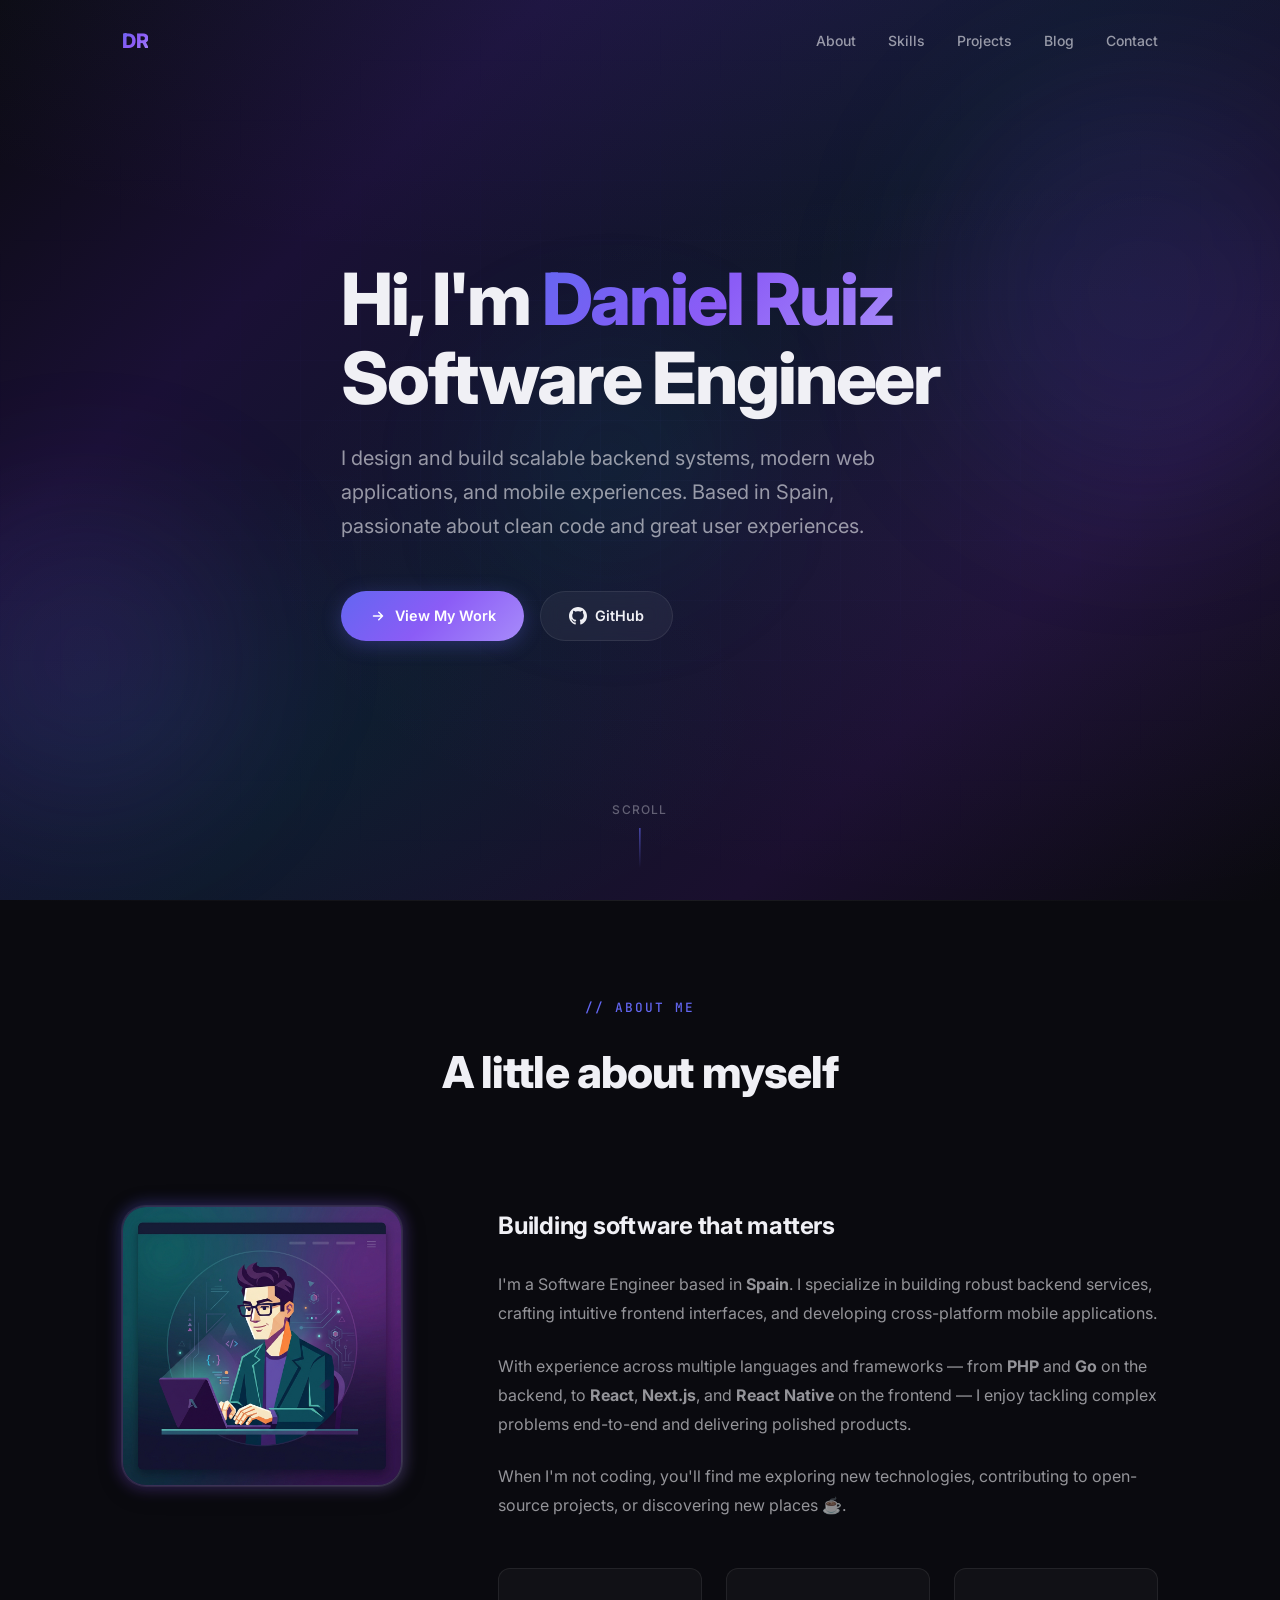
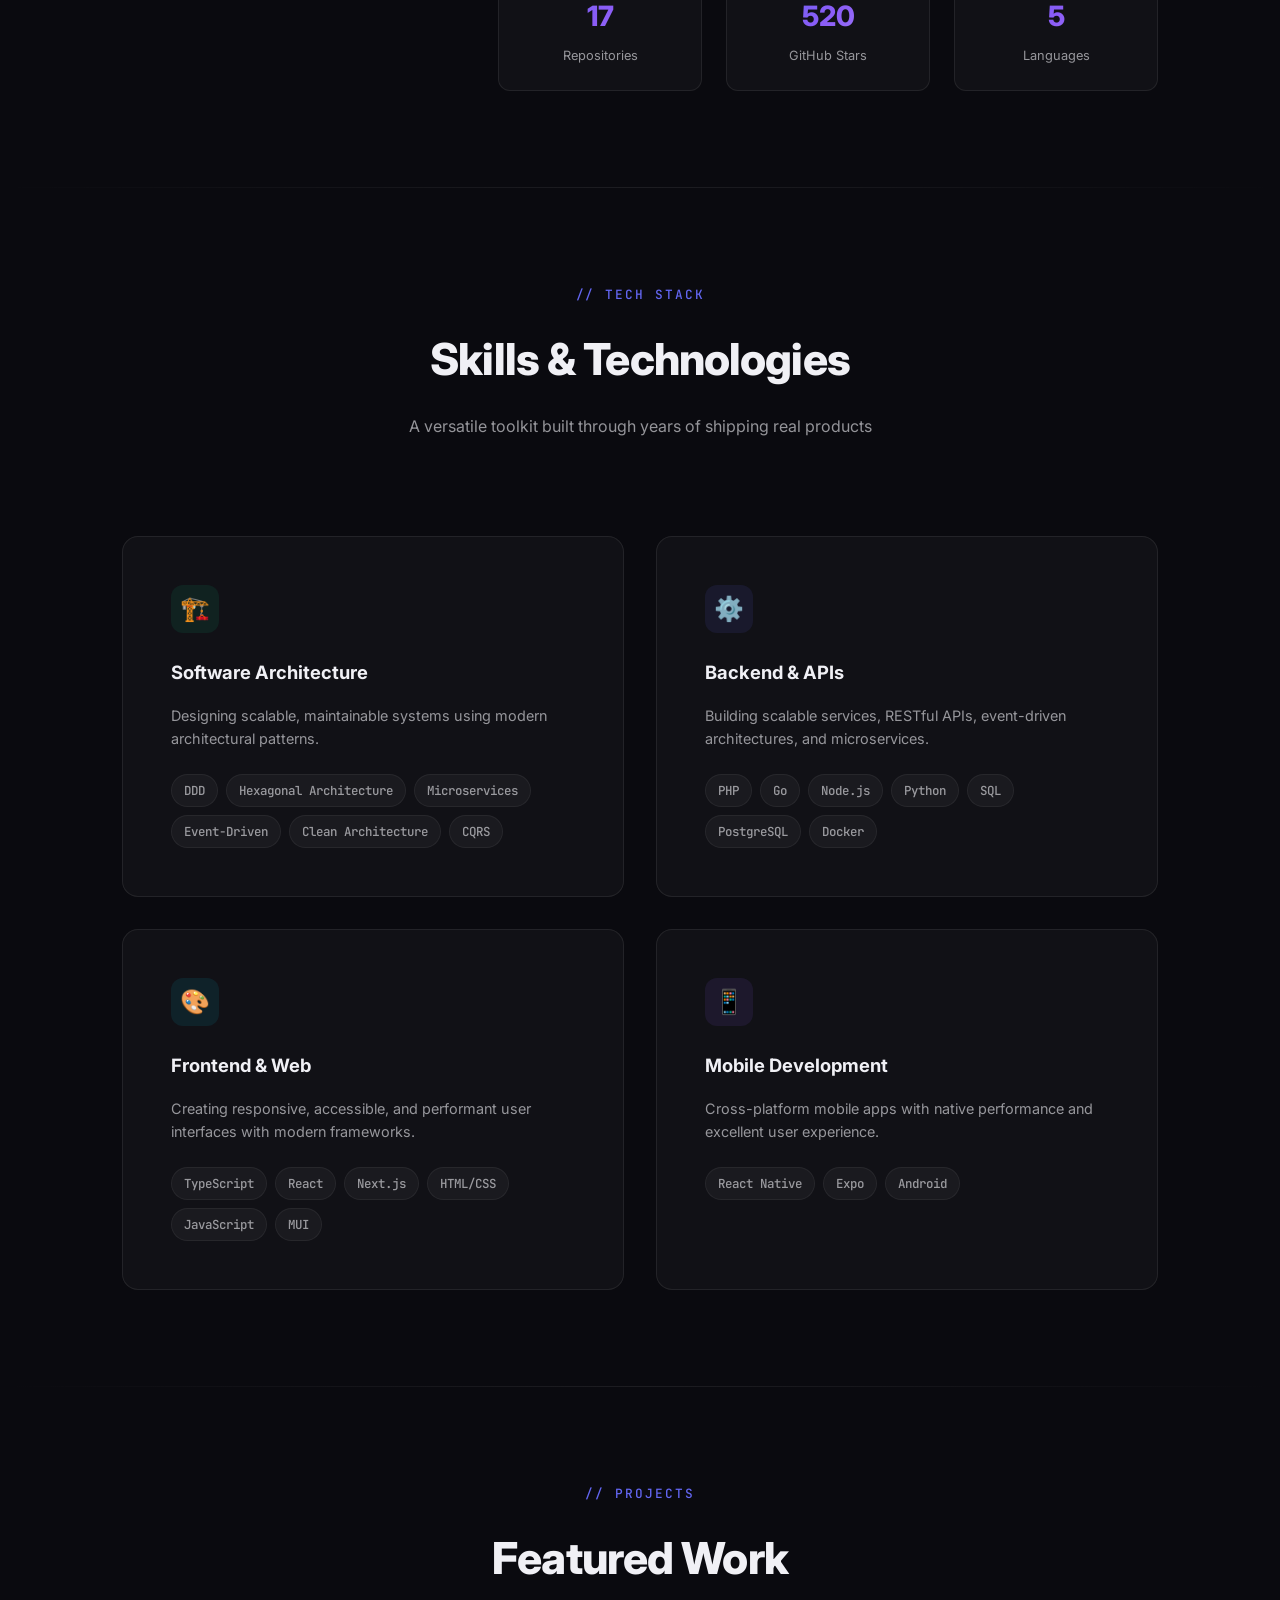
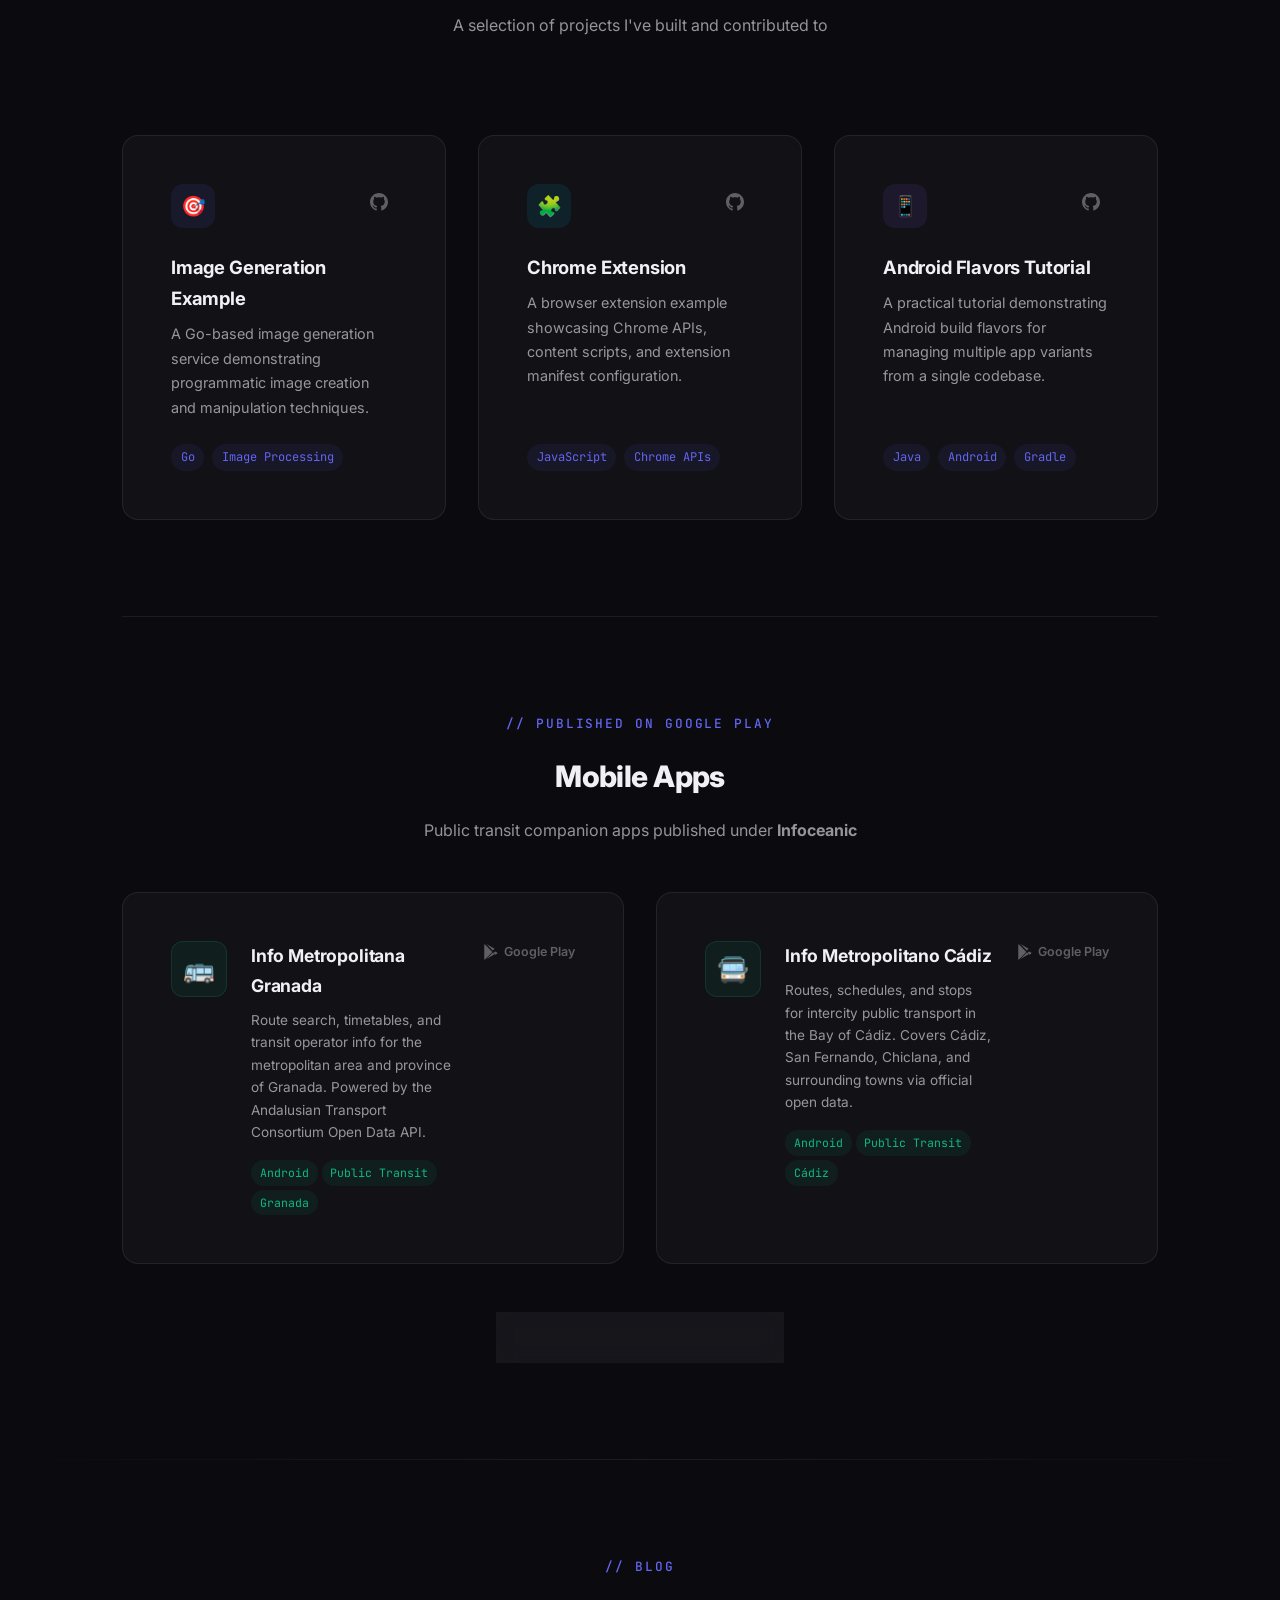
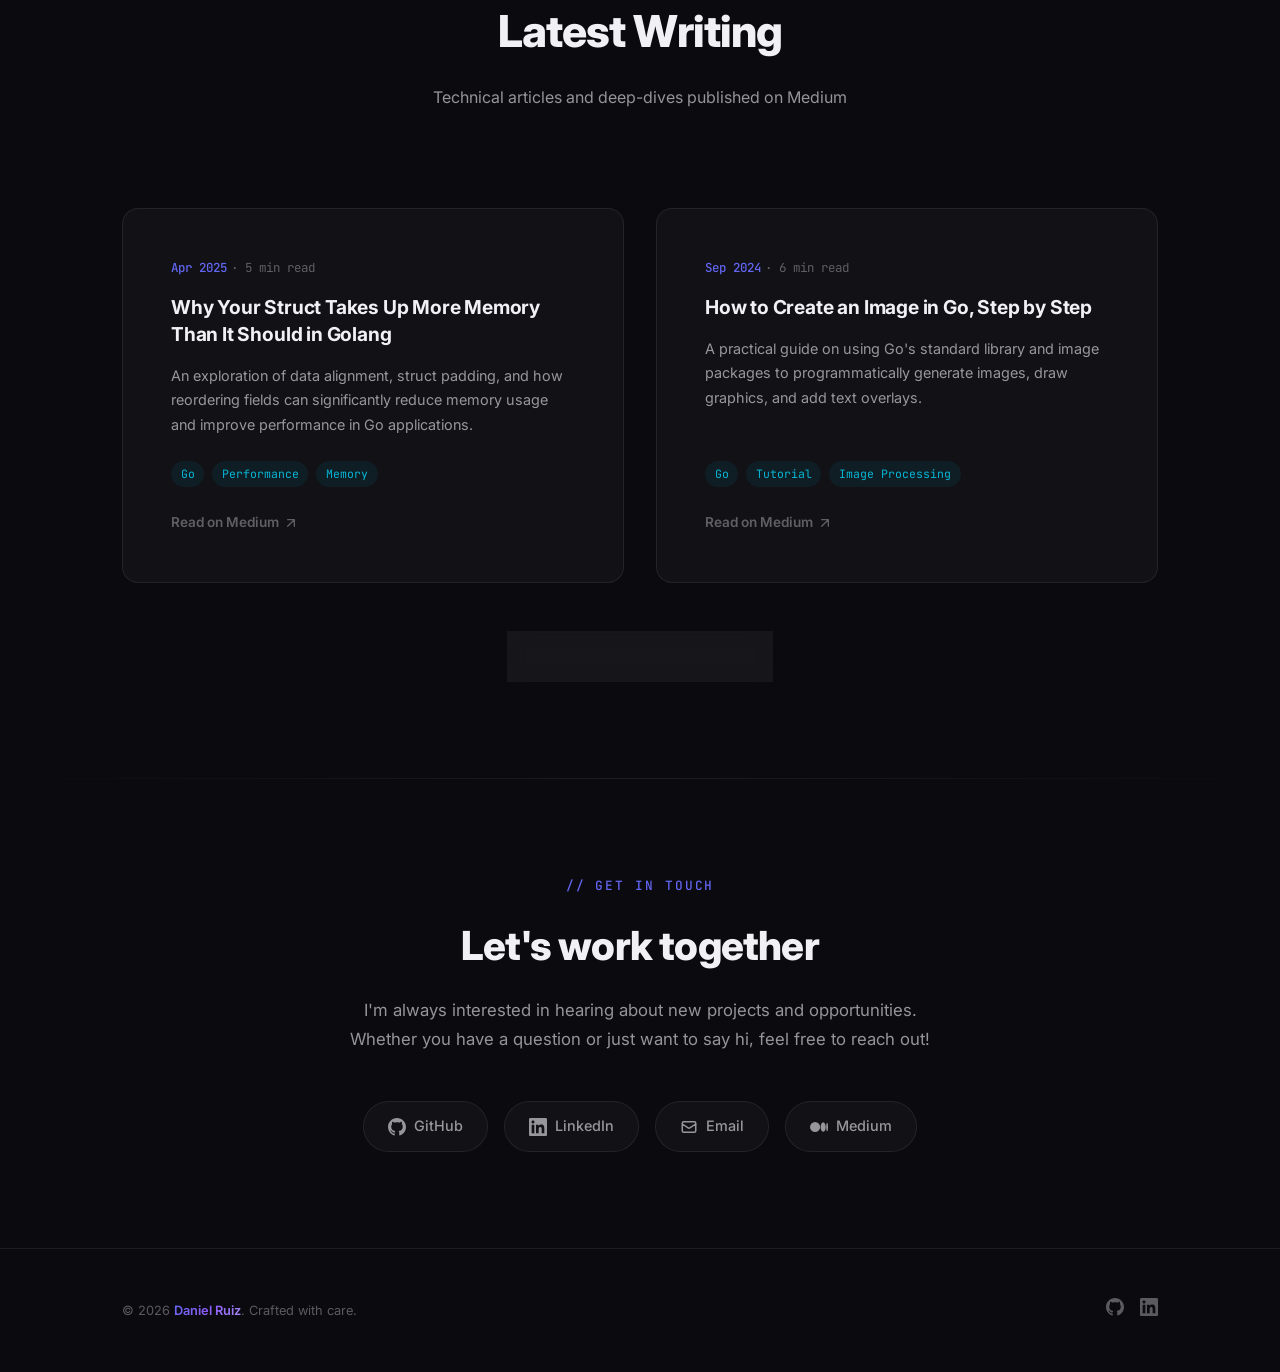
==== commit 0935a884: "refactor: update portfolio content, restructure skills grid, and remove deprecated project section" ====
--- a/index.html
+++ b/index.html
@@ -17,7 +17,7 @@
   <!-- Favicon (inline SVG) -->
   <link rel="icon" href="data:image/svg+xml,<svg xmlns='http://www.w3.org/2000/svg' viewBox='0 0 100 100'><text y='0.9em' font-size='80'>🚀</text></svg>" />
 
-  <link rel="stylesheet" href="styles.css" />
+  <link rel="stylesheet" href="styles.css?v=3" />
 </head>
 <body>
   <!-- Particle background -->
@@ -51,16 +51,12 @@
     <div class="hero-orb hero-orb--3"></div>
 
     <div class="container hero-content">
-      <div class="hero-badge">
-        <span class="dot"></span>
-        Open to new opportunities
-      </div>
       <h1>
         Hi, I'm <span class="gradient-text">Daniel Ruiz</span><br />
         Software Engineer
       </h1>
       <p class="hero-subtitle">
-        I design and build scalable backend systems, modern web applications, and mobile experiences. Based in Madrid, passionate about clean code and great user experiences.
+        I design and build scalable backend systems, modern web applications, and mobile experiences. Based in Spain, passionate about clean code and great user experiences.
       </p>
       <div class="hero-actions">
         <a href="#projects" class="btn btn-primary" id="hero-cta-projects">
@@ -104,13 +100,13 @@
         <div class="about-text">
           <h3 class="fade-in">Building software that matters</h3>
           <p class="fade-in fade-in-delay-1">
-            I'm a Software Engineer based in <strong>Madrid, Spain</strong>. I specialize in building robust backend services, crafting intuitive frontend interfaces, and developing cross-platform mobile applications.
+            I'm a Software Engineer based in <strong>Spain</strong>. I specialize in building robust backend services, crafting intuitive frontend interfaces, and developing cross-platform mobile applications.
           </p>
           <p class="fade-in fade-in-delay-2">
             With experience across multiple languages and frameworks — from <strong>PHP</strong> and <strong>Go</strong> on the backend, to <strong>React</strong>, <strong>Next.js</strong>, and <strong>React Native</strong> on the frontend — I enjoy tackling complex problems end-to-end and delivering polished products.
           </p>
           <p class="fade-in fade-in-delay-3">
-            When I'm not coding, you'll find me exploring new technologies, contributing to open-source projects, or discovering Madrid's best coffee spots ☕.
+            When I'm not coding, you'll find me exploring new technologies, contributing to open-source projects, or discovering new places ☕.
           </p>
 
           <div class="about-stats fade-in fade-in-delay-4">
@@ -144,8 +140,23 @@
       </div>
 
       <div class="skills-grid">
+        <!-- Architecture -->
+        <div class="skill-category fade-in">
+          <div class="skill-icon skill-icon--architecture">🏗️</div>
+          <h3>Software Architecture</h3>
+          <p>Designing scalable, maintainable systems using modern architectural patterns.</p>
+          <div class="skill-tags">
+            <span class="skill-tag">DDD</span>
+            <span class="skill-tag">Hexagonal Architecture</span>
+            <span class="skill-tag">Microservices</span>
+            <span class="skill-tag">Event-Driven</span>
+            <span class="skill-tag">Clean Architecture</span>
+            <span class="skill-tag">CQRS</span>
+          </div>
+        </div>
+
         <!-- Backend -->
-        <div class="skill-category fade-in">
+        <div class="skill-category fade-in fade-in-delay-1">
           <div class="skill-icon skill-icon--backend">⚙️</div>
           <h3>Backend & APIs</h3>
           <p>Building scalable services, RESTful APIs, event-driven architectures, and microservices.</p>
@@ -161,7 +172,7 @@
         </div>
 
         <!-- Frontend -->
-        <div class="skill-category fade-in fade-in-delay-1">
+        <div class="skill-category fade-in fade-in-delay-2">
           <div class="skill-icon skill-icon--frontend">🎨</div>
           <h3>Frontend & Web</h3>
           <p>Creating responsive, accessible, and performant user interfaces with modern frameworks.</p>
@@ -176,7 +187,7 @@
         </div>
 
         <!-- Mobile -->
-        <div class="skill-category fade-in fade-in-delay-2">
+        <div class="skill-category fade-in fade-in-delay-3">
           <div class="skill-icon skill-icon--mobile">📱</div>
           <h3>Mobile Development</h3>
           <p>Cross-platform mobile apps with native performance and excellent user experience.</p>
@@ -184,21 +195,6 @@
             <span class="skill-tag">React Native</span>
             <span class="skill-tag">Expo</span>
             <span class="skill-tag">Android</span>
-          </div>
-        </div>
-
-        <!-- DevOps / Cloud -->
-        <div class="skill-category fade-in fade-in-delay-3">
-          <div class="skill-icon skill-icon--devops">☁️</div>
-          <h3>DevOps & Cloud</h3>
-          <p>Infrastructure automation, CI/CD pipelines, and cloud-native deployments.</p>
-          <div class="skill-tags">
-            <span class="skill-tag">Docker</span>
-            <span class="skill-tag">GitHub Actions</span>
-            <span class="skill-tag">AWS</span>
-            <span class="skill-tag">CI/CD</span>
-            <span class="skill-tag">Linux</span>
-            <span class="skill-tag">Shell</span>
           </div>
         </div>
       </div>
@@ -270,25 +266,6 @@
             <span>Java</span>
             <span>Android</span>
             <span>Gradle</span>
-          </div>
-        </div>
-
-        <!-- Project 4: Laradock -->
-        <div class="project-card fade-in fade-in-delay-3" id="project-laradock">
-          <div class="project-header">
-            <div class="project-icon" style="background: rgba(16, 185, 129, 0.1);">🐳</div>
-            <div class="project-links">
-              <a href="https://github.com/daniruizcamacho/laradock" target="_blank" rel="noopener" class="project-link" aria-label="View source code">
-                <svg viewBox="0 0 24 24" fill="currentColor"><path d="M12 0c-6.626 0-12 5.373-12 12 0 5.302 3.438 9.8 8.207 11.387.599.111.793-.261.793-.577v-2.234c-3.338.726-4.033-1.416-4.033-1.416-.546-1.387-1.333-1.756-1.333-1.756-1.089-.745.083-.729.083-.729 1.205.084 1.839 1.237 1.839 1.237 1.07 1.834 2.807 1.304 3.492.997.107-.775.418-1.305.762-1.604-2.665-.305-5.467-1.334-5.467-5.931 0-1.311.469-2.381 1.236-3.221-.124-.303-.535-1.524.117-3.176 0 0 1.008-.322 3.301 1.23.957-.266 1.983-.399 3.003-.404 1.02.005 2.047.138 3.006.404 2.291-1.552 3.297-1.23 3.297-1.23.653 1.653.242 2.874.118 3.176.77.84 1.235 1.911 1.235 3.221 0 4.609-2.807 5.624-5.479 5.921.43.372.823 1.102.823 2.222v3.293c0 .319.192.694.801.576 4.765-1.589 8.199-6.086 8.199-11.386 0-6.627-5.373-12-12-12z"/></svg>
-              </a>
-            </div>
-          </div>
-          <h3>Laradock Environment</h3>
-          <p>A full PHP development environment for Docker, enabling seamless local development with containerized services.</p>
-          <div class="project-tech">
-            <span>Docker</span>
-            <span>PHP</span>
-            <span>Shell</span>
           </div>
         </div>
 
--- a/styles.css
+++ b/styles.css
@@ -598,7 +598,7 @@
 
 .skills-grid {
   display: grid;
-  grid-template-columns: repeat(auto-fit, minmax(300px, 1fr));
+  grid-template-columns: repeat(2, 1fr);
   gap: var(--space-xl);
 }
 
@@ -649,7 +649,7 @@
 .skill-icon--backend { background: rgba(99, 102, 241, 0.1); }
 .skill-icon--frontend { background: rgba(6, 182, 212, 0.1); }
 .skill-icon--mobile { background: rgba(139, 92, 246, 0.1); }
-.skill-icon--devops { background: rgba(16, 185, 129, 0.1); }
+.skill-icon--architecture { background: rgba(16, 185, 129, 0.1); }
 
 .skill-category h3 {
   font-size: 1.15rem;
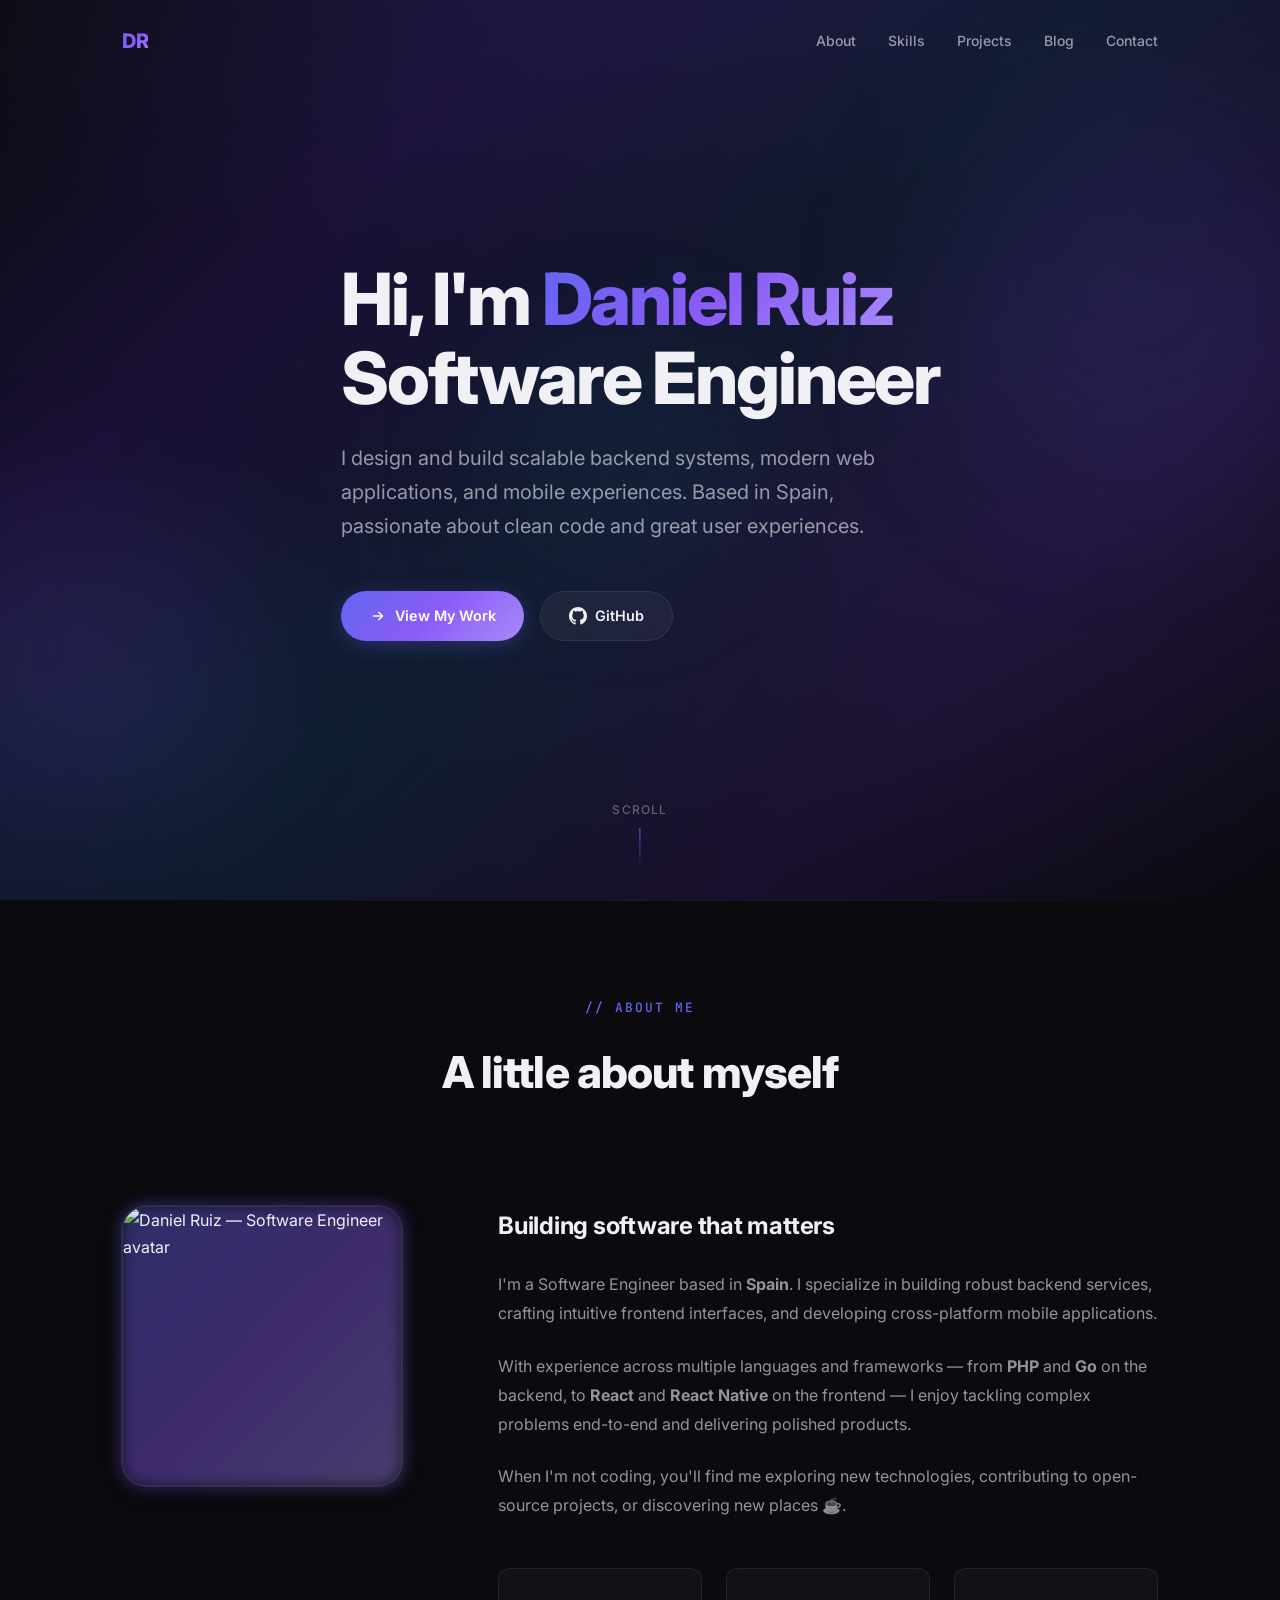
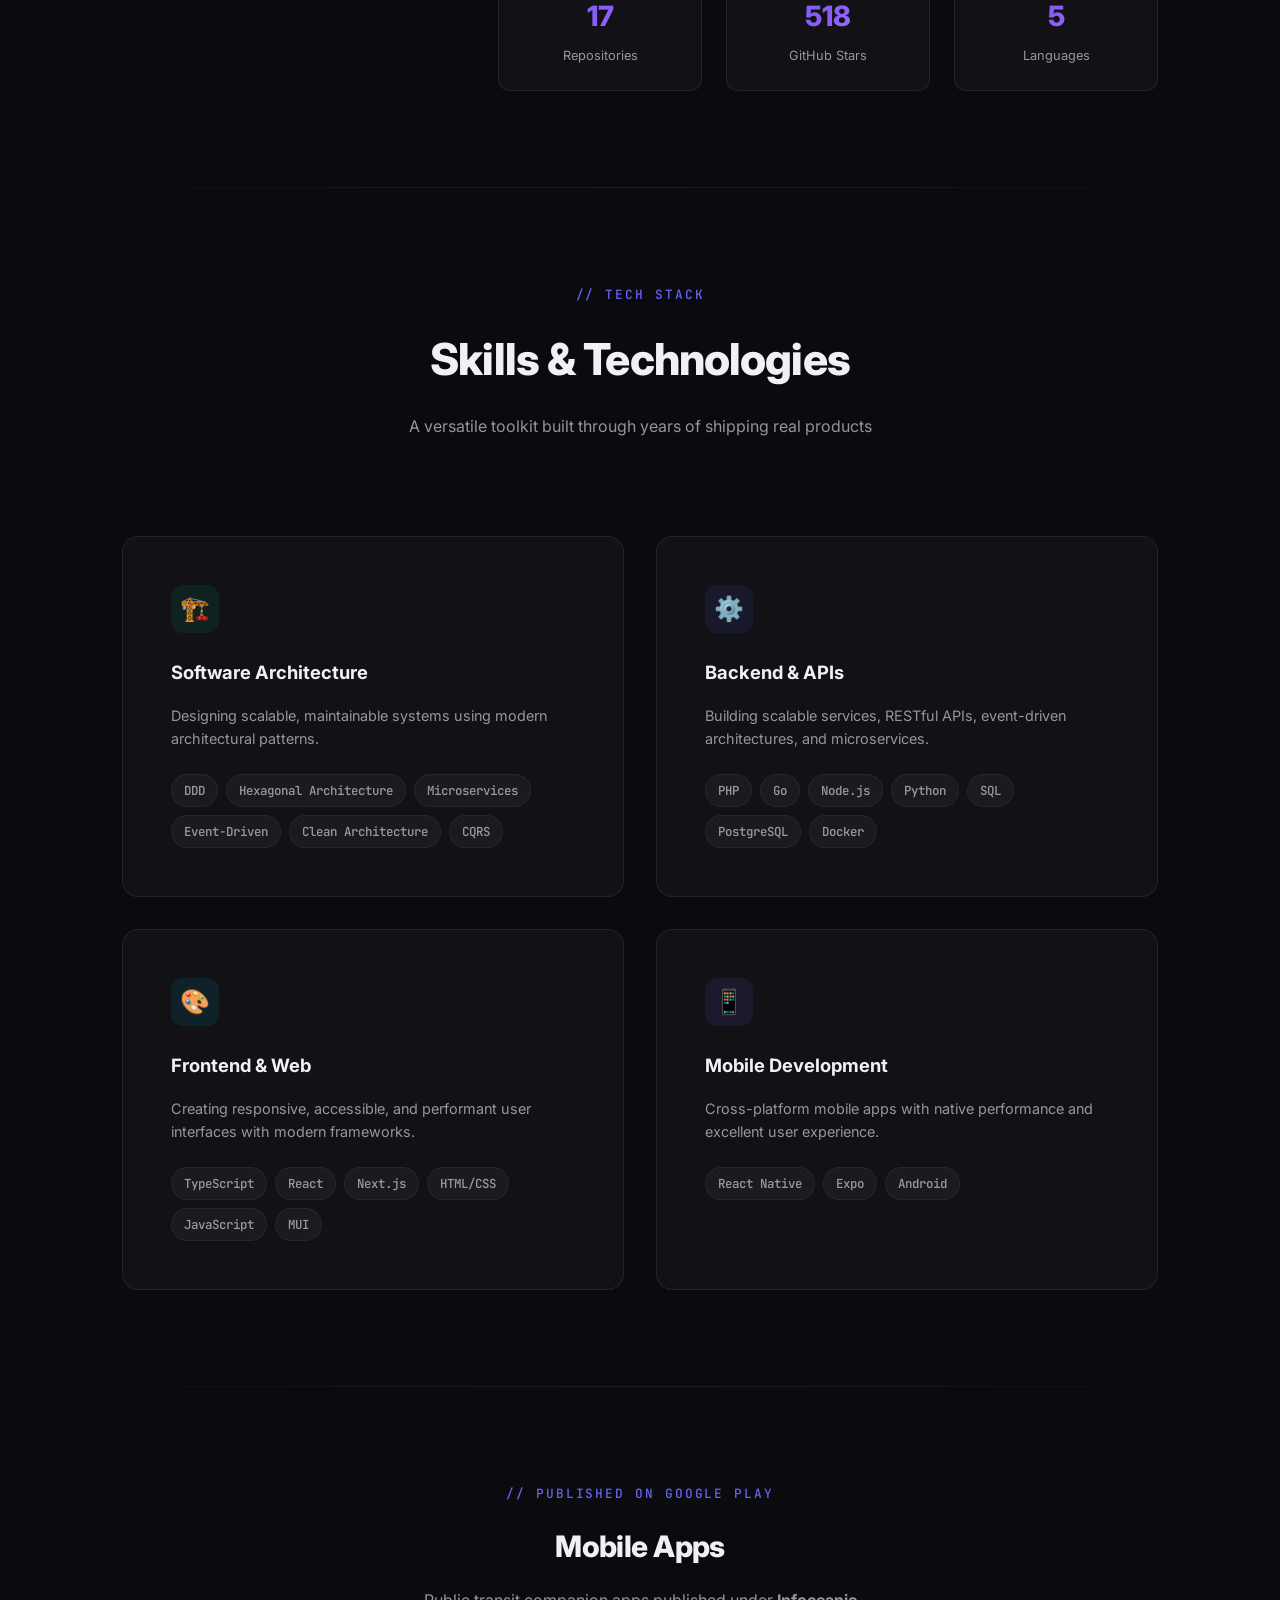
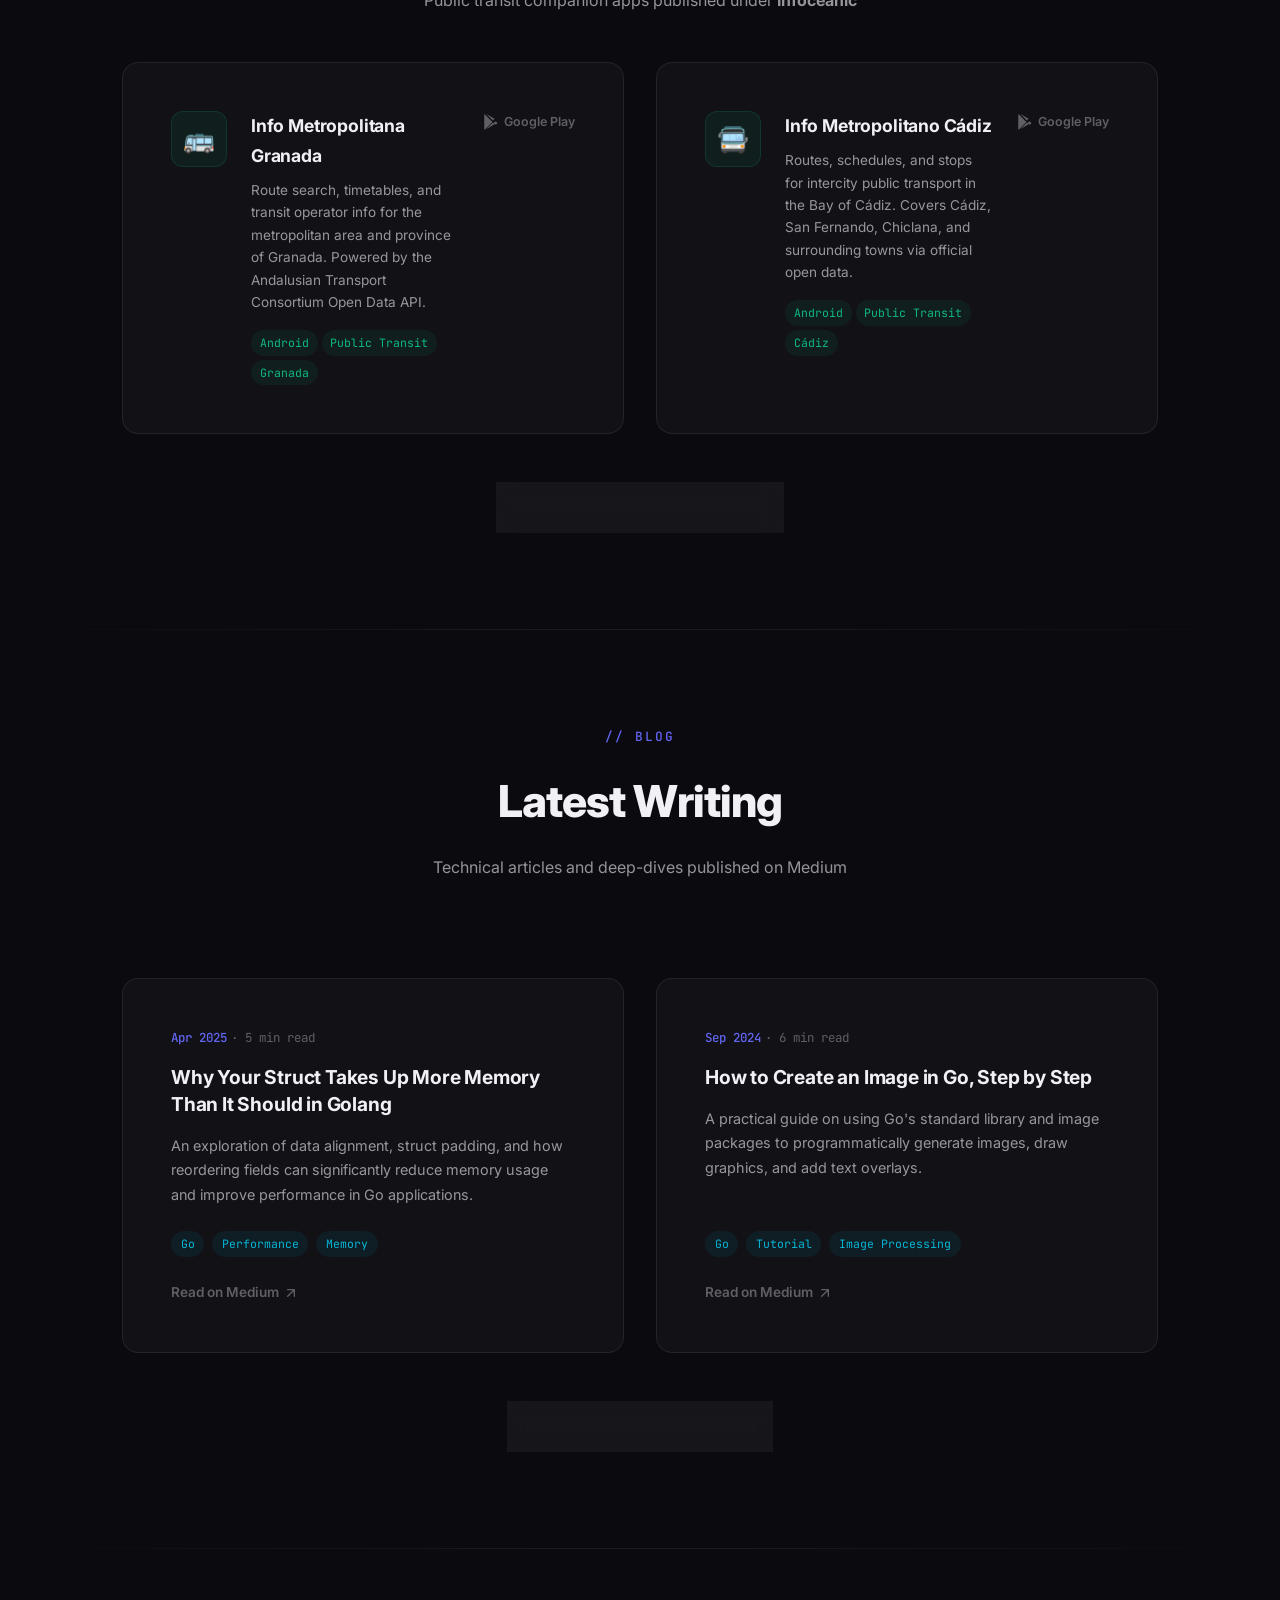
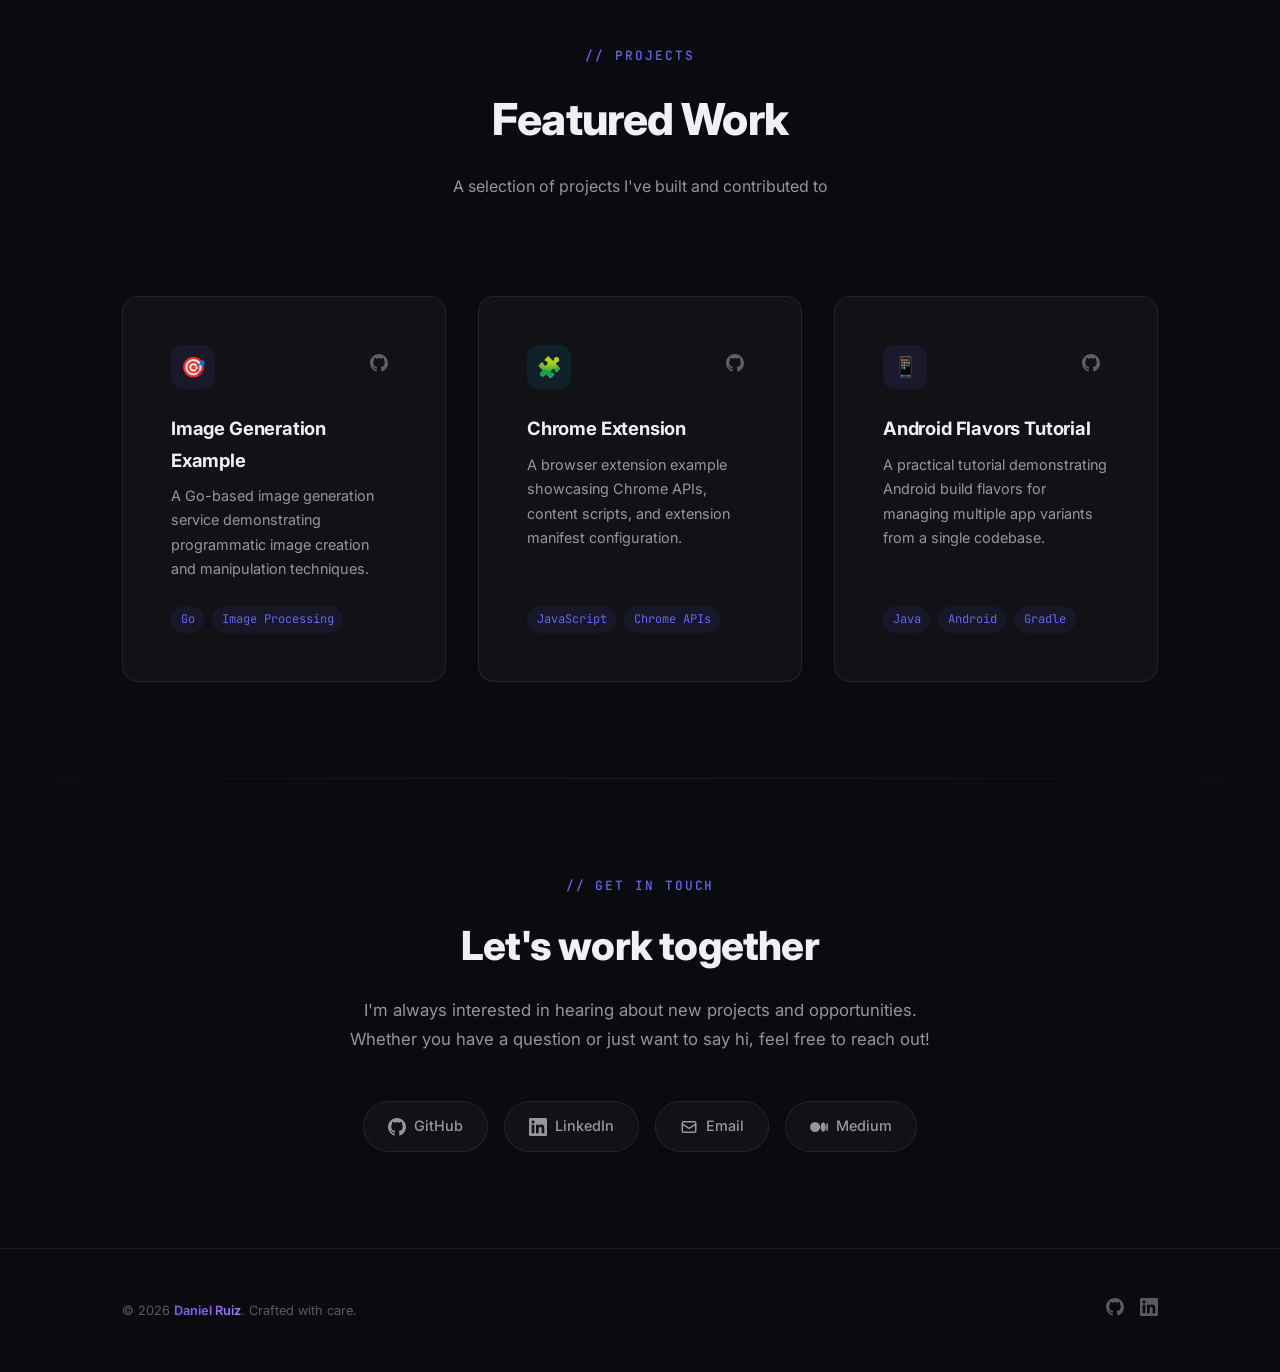
==== commit f3b6ea7a: "refactor: update profile image source, simplify tech stack description, and reorder projects section" ====
--- a/index.html
+++ b/index.html
@@ -94,7 +94,7 @@
 
       <div class="about-grid">
         <div class="about-avatar fade-in">
-          <img src="assets/avatar.png" alt="Daniel Ruiz — Software Engineer avatar" width="280" height="280" />
+          <img src="https://github.com/daniruizcamacho.png" alt="Daniel Ruiz — Software Engineer avatar" width="280" height="280" />
         </div>
 
         <div class="about-text">
@@ -103,7 +103,7 @@
             I'm a Software Engineer based in <strong>Spain</strong>. I specialize in building robust backend services, crafting intuitive frontend interfaces, and developing cross-platform mobile applications.
           </p>
           <p class="fade-in fade-in-delay-2">
-            With experience across multiple languages and frameworks — from <strong>PHP</strong> and <strong>Go</strong> on the backend, to <strong>React</strong>, <strong>Next.js</strong>, and <strong>React Native</strong> on the frontend — I enjoy tackling complex problems end-to-end and delivering polished products.
+            With experience across multiple languages and frameworks — from <strong>PHP</strong> and <strong>Go</strong> on the backend, to <strong>React</strong> and <strong>React Native</strong> on the frontend — I enjoy tackling complex problems end-to-end and delivering polished products.
           </p>
           <p class="fade-in fade-in-delay-3">
             When I'm not coding, you'll find me exploring new technologies, contributing to open-source projects, or discovering new places ☕.
@@ -203,76 +203,12 @@
 
   <hr class="section-divider" />
 
-  <!-- ═══════════════ Projects ═══════════════ -->
-  <section class="projects" id="projects">
-    <div class="container">
-      <div class="section-header fade-in">
-        <span class="section-label">// Projects</span>
-        <h2 class="section-title">Featured Work</h2>
-        <p class="section-desc">A selection of projects I've built and contributed to</p>
-      </div>
-
-      <div class="projects-grid">
-
-        <!-- Project 1: Image Generation -->
-        <div class="project-card fade-in" id="project-image-gen">
-          <div class="project-header">
-            <div class="project-icon" style="background: rgba(99, 102, 241, 0.1);">🎯</div>
-            <div class="project-links">
-              <a href="https://github.com/daniruizcamacho/image-generation-example" target="_blank" rel="noopener" class="project-link" aria-label="View source code">
-                <svg viewBox="0 0 24 24" fill="currentColor"><path d="M12 0c-6.626 0-12 5.373-12 12 0 5.302 3.438 9.8 8.207 11.387.599.111.793-.261.793-.577v-2.234c-3.338.726-4.033-1.416-4.033-1.416-.546-1.387-1.333-1.756-1.333-1.756-1.089-.745.083-.729.083-.729 1.205.084 1.839 1.237 1.839 1.237 1.07 1.834 2.807 1.304 3.492.997.107-.775.418-1.305.762-1.604-2.665-.305-5.467-1.334-5.467-5.931 0-1.311.469-2.381 1.236-3.221-.124-.303-.535-1.524.117-3.176 0 0 1.008-.322 3.301 1.23.957-.266 1.983-.399 3.003-.404 1.02.005 2.047.138 3.006.404 2.291-1.552 3.297-1.23 3.297-1.23.653 1.653.242 2.874.118 3.176.77.84 1.235 1.911 1.235 3.221 0 4.609-2.807 5.624-5.479 5.921.43.372.823 1.102.823 2.222v3.293c0 .319.192.694.801.576 4.765-1.589 8.199-6.086 8.199-11.386 0-6.627-5.373-12-12-12z"/></svg>
-              </a>
-            </div>
-          </div>
-          <h3>Image Generation Example</h3>
-          <p>A Go-based image generation service demonstrating programmatic image creation and manipulation techniques.</p>
-          <div class="project-tech">
-            <span>Go</span>
-            <span>Image Processing</span>
-          </div>
-        </div>
-
-        <!-- Project 2: Chrome Extension -->
-        <div class="project-card fade-in fade-in-delay-1" id="project-chrome-ext">
-          <div class="project-header">
-            <div class="project-icon" style="background: rgba(6, 182, 212, 0.1);">🧩</div>
-            <div class="project-links">
-              <a href="https://github.com/daniruizcamacho/chromeExtensionExample" target="_blank" rel="noopener" class="project-link" aria-label="View source code">
-                <svg viewBox="0 0 24 24" fill="currentColor"><path d="M12 0c-6.626 0-12 5.373-12 12 0 5.302 3.438 9.8 8.207 11.387.599.111.793-.261.793-.577v-2.234c-3.338.726-4.033-1.416-4.033-1.416-.546-1.387-1.333-1.756-1.333-1.756-1.089-.745.083-.729.083-.729 1.205.084 1.839 1.237 1.839 1.237 1.07 1.834 2.807 1.304 3.492.997.107-.775.418-1.305.762-1.604-2.665-.305-5.467-1.334-5.467-5.931 0-1.311.469-2.381 1.236-3.221-.124-.303-.535-1.524.117-3.176 0 0 1.008-.322 3.301 1.23.957-.266 1.983-.399 3.003-.404 1.02.005 2.047.138 3.006.404 2.291-1.552 3.297-1.23 3.297-1.23.653 1.653.242 2.874.118 3.176.77.84 1.235 1.911 1.235 3.221 0 4.609-2.807 5.624-5.479 5.921.43.372.823 1.102.823 2.222v3.293c0 .319.192.694.801.576 4.765-1.589 8.199-6.086 8.199-11.386 0-6.627-5.373-12-12-12z"/></svg>
-              </a>
-            </div>
-          </div>
-          <h3>Chrome Extension</h3>
-          <p>A browser extension example showcasing Chrome APIs, content scripts, and extension manifest configuration.</p>
-          <div class="project-tech">
-            <span>JavaScript</span>
-            <span>Chrome APIs</span>
-          </div>
-        </div>
-
-        <!-- Project 3: Android Flavors Tutorial -->
-        <div class="project-card fade-in fade-in-delay-2" id="project-android-flavors">
-          <div class="project-header">
-            <div class="project-icon" style="background: rgba(139, 92, 246, 0.1);">📱</div>
-            <div class="project-links">
-              <a href="https://github.com/daniruizcamacho/tutorial-flavors-android" target="_blank" rel="noopener" class="project-link" aria-label="View source code">
-                <svg viewBox="0 0 24 24" fill="currentColor"><path d="M12 0c-6.626 0-12 5.373-12 12 0 5.302 3.438 9.8 8.207 11.387.599.111.793-.261.793-.577v-2.234c-3.338.726-4.033-1.416-4.033-1.416-.546-1.387-1.333-1.756-1.333-1.756-1.089-.745.083-.729.083-.729 1.205.084 1.839 1.237 1.839 1.237 1.07 1.834 2.807 1.304 3.492.997.107-.775.418-1.305.762-1.604-2.665-.305-5.467-1.334-5.467-5.931 0-1.311.469-2.381 1.236-3.221-.124-.303-.535-1.524.117-3.176 0 0 1.008-.322 3.301 1.23.957-.266 1.983-.399 3.003-.404 1.02.005 2.047.138 3.006.404 2.291-1.552 3.297-1.23 3.297-1.23.653 1.653.242 2.874.118 3.176.77.84 1.235 1.911 1.235 3.221 0 4.609-2.807 5.624-5.479 5.921.43.372.823 1.102.823 2.222v3.293c0 .319.192.694.801.576 4.765-1.589 8.199-6.086 8.199-11.386 0-6.627-5.373-12-12-12z"/></svg>
-              </a>
-            </div>
-          </div>
-          <h3>Android Flavors Tutorial</h3>
-          <p>A practical tutorial demonstrating Android build flavors for managing multiple app variants from a single codebase.</p>
-          <div class="project-tech">
-            <span>Java</span>
-            <span>Android</span>
-            <span>Gradle</span>
-          </div>
-        </div>
-
-      </div>
+  <!-- ═══════════════ Published Apps ═══════════════ -->
+  <section class="projects" id="apps">
+    <div class="container">
 
       <!-- Published Apps sub-section -->
-      <div class="apps-subsection fade-in">
+      <div class="apps-subsection fade-in" style="margin-top: 0; padding-top: 0; border-top: none;">
         <div class="apps-subsection-header">
           <span class="section-label">// Published on Google Play</span>
           <h3 class="apps-subsection-title">Mobile Apps</h3>
@@ -406,6 +342,78 @@
 
   <hr class="section-divider" />
 
+  <!-- ═══════════════ Projects ═══════════════ -->
+  <section class="projects" id="projects">
+    <div class="container">
+      <div class="section-header fade-in">
+        <span class="section-label">// Projects</span>
+        <h2 class="section-title">Featured Work</h2>
+        <p class="section-desc">A selection of projects I've built and contributed to</p>
+      </div>
+
+      <div class="projects-grid">
+
+        <!-- Project 1: Image Generation -->
+        <div class="project-card fade-in" id="project-image-gen">
+          <div class="project-header">
+            <div class="project-icon" style="background: rgba(99, 102, 241, 0.1);">🎯</div>
+            <div class="project-links">
+              <a href="https://github.com/daniruizcamacho/image-generation-example" target="_blank" rel="noopener" class="project-link" aria-label="View source code">
+                <svg viewBox="0 0 24 24" fill="currentColor"><path d="M12 0c-6.626 0-12 5.373-12 12 0 5.302 3.438 9.8 8.207 11.387.599.111.793-.261.793-.577v-2.234c-3.338.726-4.033-1.416-4.033-1.416-.546-1.387-1.333-1.756-1.333-1.756-1.089-.745.083-.729.083-.729 1.205.084 1.839 1.237 1.839 1.237 1.07 1.834 2.807 1.304 3.492.997.107-.775.418-1.305.762-1.604-2.665-.305-5.467-1.334-5.467-5.931 0-1.311.469-2.381 1.236-3.221-.124-.303-.535-1.524.117-3.176 0 0 1.008-.322 3.301 1.23.957-.266 1.983-.399 3.003-.404 1.02.005 2.047.138 3.006.404 2.291-1.552 3.297-1.23 3.297-1.23.653 1.653.242 2.874.118 3.176.77.84 1.235 1.911 1.235 3.221 0 4.609-2.807 5.624-5.479 5.921.43.372.823 1.102.823 2.222v3.293c0 .319.192.694.801.576 4.765-1.589 8.199-6.086 8.199-11.386 0-6.627-5.373-12-12-12z"/></svg>
+              </a>
+            </div>
+          </div>
+          <h3>Image Generation Example</h3>
+          <p>A Go-based image generation service demonstrating programmatic image creation and manipulation techniques.</p>
+          <div class="project-tech">
+            <span>Go</span>
+            <span>Image Processing</span>
+          </div>
+        </div>
+
+        <!-- Project 2: Chrome Extension -->
+        <div class="project-card fade-in fade-in-delay-1" id="project-chrome-ext">
+          <div class="project-header">
+            <div class="project-icon" style="background: rgba(6, 182, 212, 0.1);">🧩</div>
+            <div class="project-links">
+              <a href="https://github.com/daniruizcamacho/chromeExtensionExample" target="_blank" rel="noopener" class="project-link" aria-label="View source code">
+                <svg viewBox="0 0 24 24" fill="currentColor"><path d="M12 0c-6.626 0-12 5.373-12 12 0 5.302 3.438 9.8 8.207 11.387.599.111.793-.261.793-.577v-2.234c-3.338.726-4.033-1.416-4.033-1.416-.546-1.387-1.333-1.756-1.333-1.756-1.089-.745.083-.729.083-.729 1.205.084 1.839 1.237 1.839 1.237 1.07 1.834 2.807 1.304 3.492.997.107-.775.418-1.305.762-1.604-2.665-.305-5.467-1.334-5.467-5.931 0-1.311.469-2.381 1.236-3.221-.124-.303-.535-1.524.117-3.176 0 0 1.008-.322 3.301 1.23.957-.266 1.983-.399 3.003-.404 1.02.005 2.047.138 3.006.404 2.291-1.552 3.297-1.23 3.297-1.23.653 1.653.242 2.874.118 3.176.77.84 1.235 1.911 1.235 3.221 0 4.609-2.807 5.624-5.479 5.921.43.372.823 1.102.823 2.222v3.293c0 .319.192.694.801.576 4.765-1.589 8.199-6.086 8.199-11.386 0-6.627-5.373-12-12-12z"/></svg>
+              </a>
+            </div>
+          </div>
+          <h3>Chrome Extension</h3>
+          <p>A browser extension example showcasing Chrome APIs, content scripts, and extension manifest configuration.</p>
+          <div class="project-tech">
+            <span>JavaScript</span>
+            <span>Chrome APIs</span>
+          </div>
+        </div>
+
+        <!-- Project 3: Android Flavors Tutorial -->
+        <div class="project-card fade-in fade-in-delay-2" id="project-android-flavors">
+          <div class="project-header">
+            <div class="project-icon" style="background: rgba(139, 92, 246, 0.1);">📱</div>
+            <div class="project-links">
+              <a href="https://github.com/daniruizcamacho/tutorial-flavors-android" target="_blank" rel="noopener" class="project-link" aria-label="View source code">
+                <svg viewBox="0 0 24 24" fill="currentColor"><path d="M12 0c-6.626 0-12 5.373-12 12 0 5.302 3.438 9.8 8.207 11.387.599.111.793-.261.793-.577v-2.234c-3.338.726-4.033-1.416-4.033-1.416-.546-1.387-1.333-1.756-1.333-1.756-1.089-.745.083-.729.083-.729 1.205.084 1.839 1.237 1.839 1.237 1.07 1.834 2.807 1.304 3.492.997.107-.775.418-1.305.762-1.604-2.665-.305-5.467-1.334-5.467-5.931 0-1.311.469-2.381 1.236-3.221-.124-.303-.535-1.524.117-3.176 0 0 1.008-.322 3.301 1.23.957-.266 1.983-.399 3.003-.404 1.02.005 2.047.138 3.006.404 2.291-1.552 3.297-1.23 3.297-1.23.653 1.653.242 2.874.118 3.176.77.84 1.235 1.911 1.235 3.221 0 4.609-2.807 5.624-5.479 5.921.43.372.823 1.102.823 2.222v3.293c0 .319.192.694.801.576 4.765-1.589 8.199-6.086 8.199-11.386 0-6.627-5.373-12-12-12z"/></svg>
+              </a>
+            </div>
+          </div>
+          <h3>Android Flavors Tutorial</h3>
+          <p>A practical tutorial demonstrating Android build flavors for managing multiple app variants from a single codebase.</p>
+          <div class="project-tech">
+            <span>Java</span>
+            <span>Android</span>
+            <span>Gradle</span>
+          </div>
+        </div>
+
+      </div>
+    </div>
+  </section>
+
+  <hr class="section-divider" />
+
   <!-- ═══════════════ Contact ═══════════════ -->
   <section class="contact" id="contact">
     <div class="container">
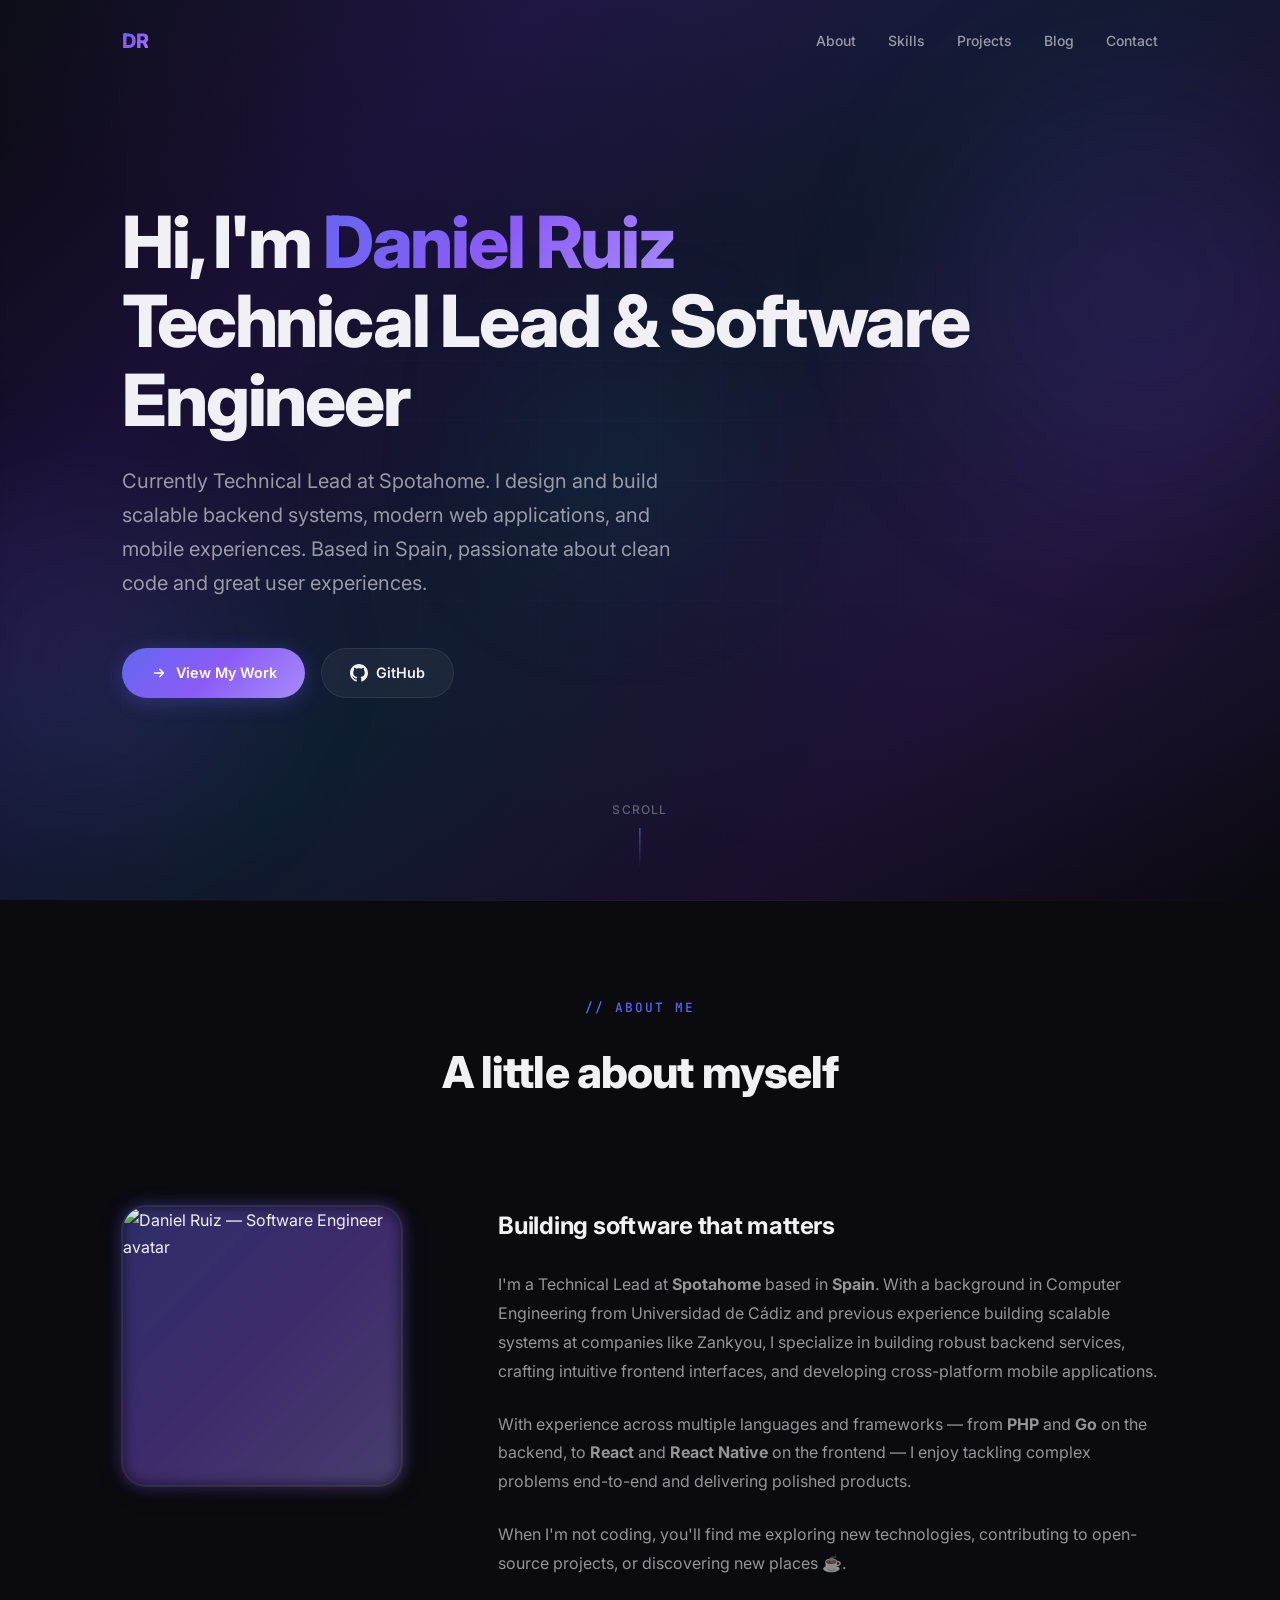
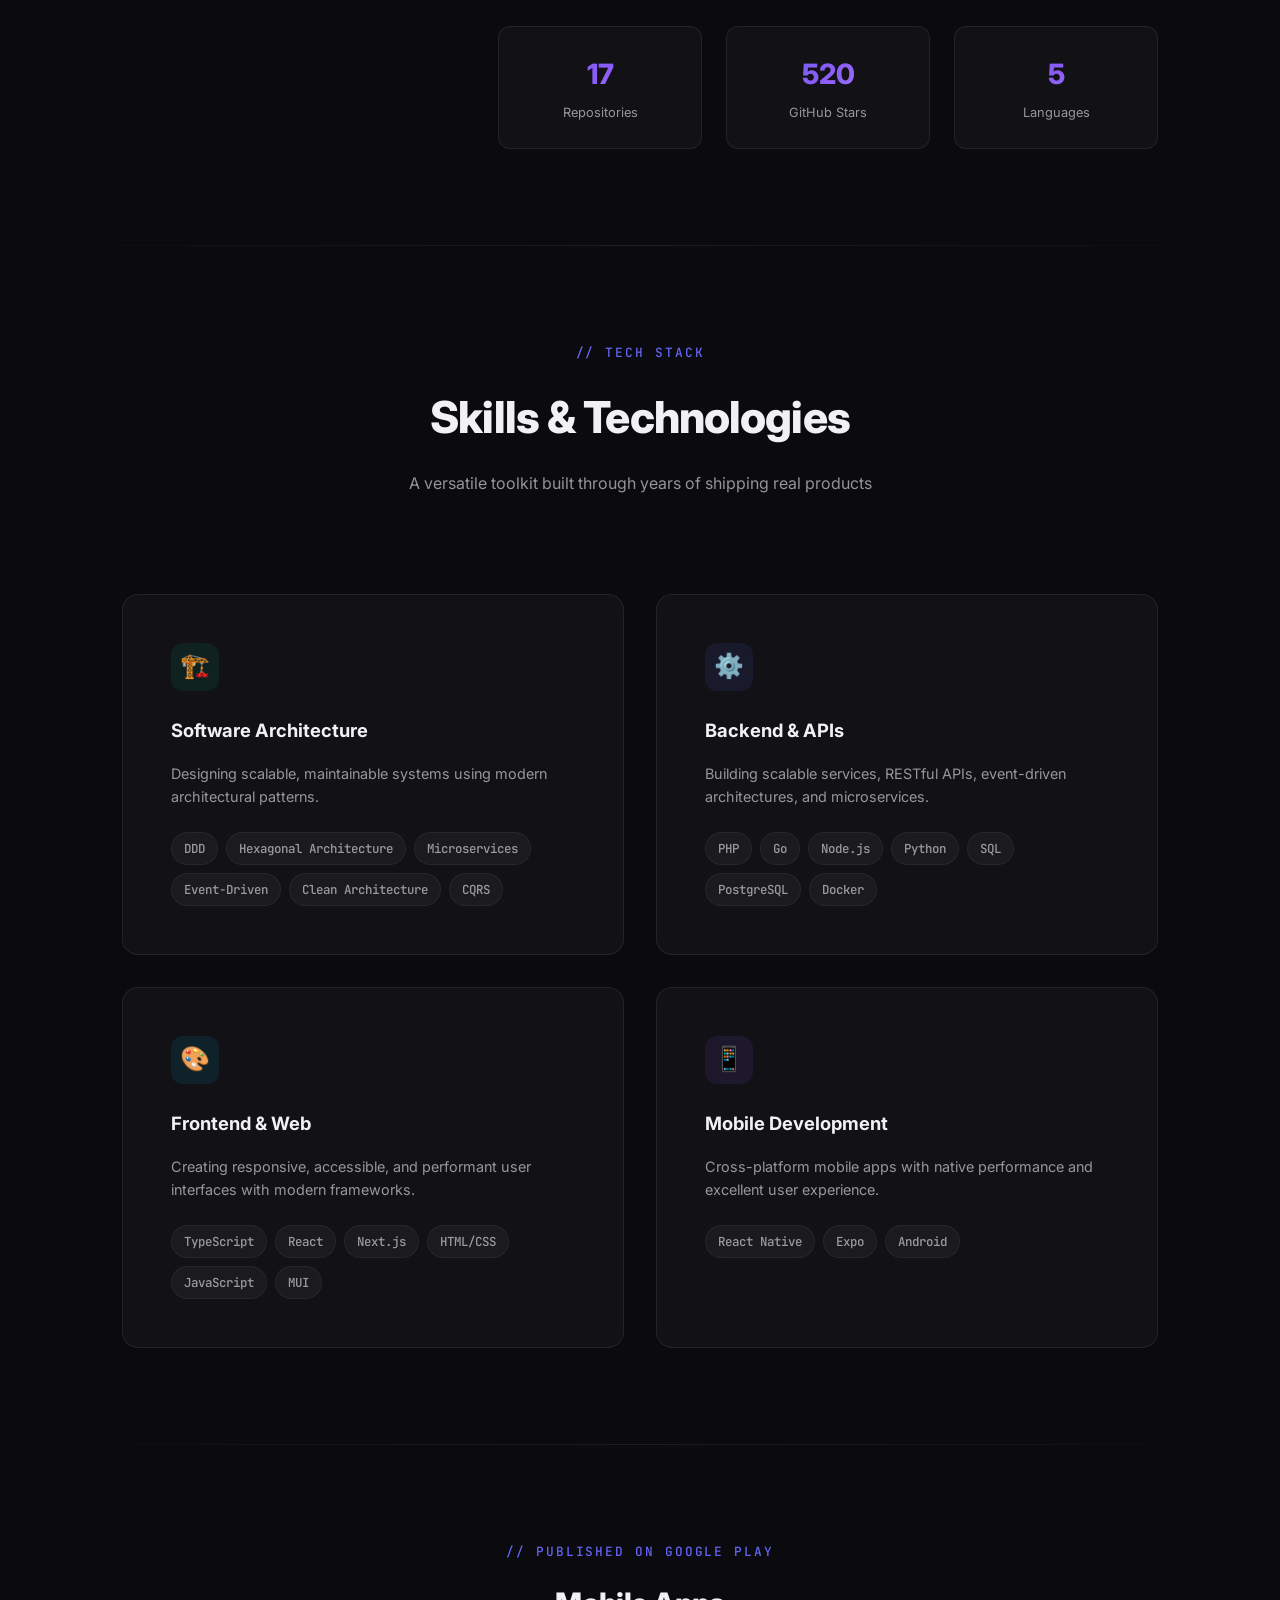
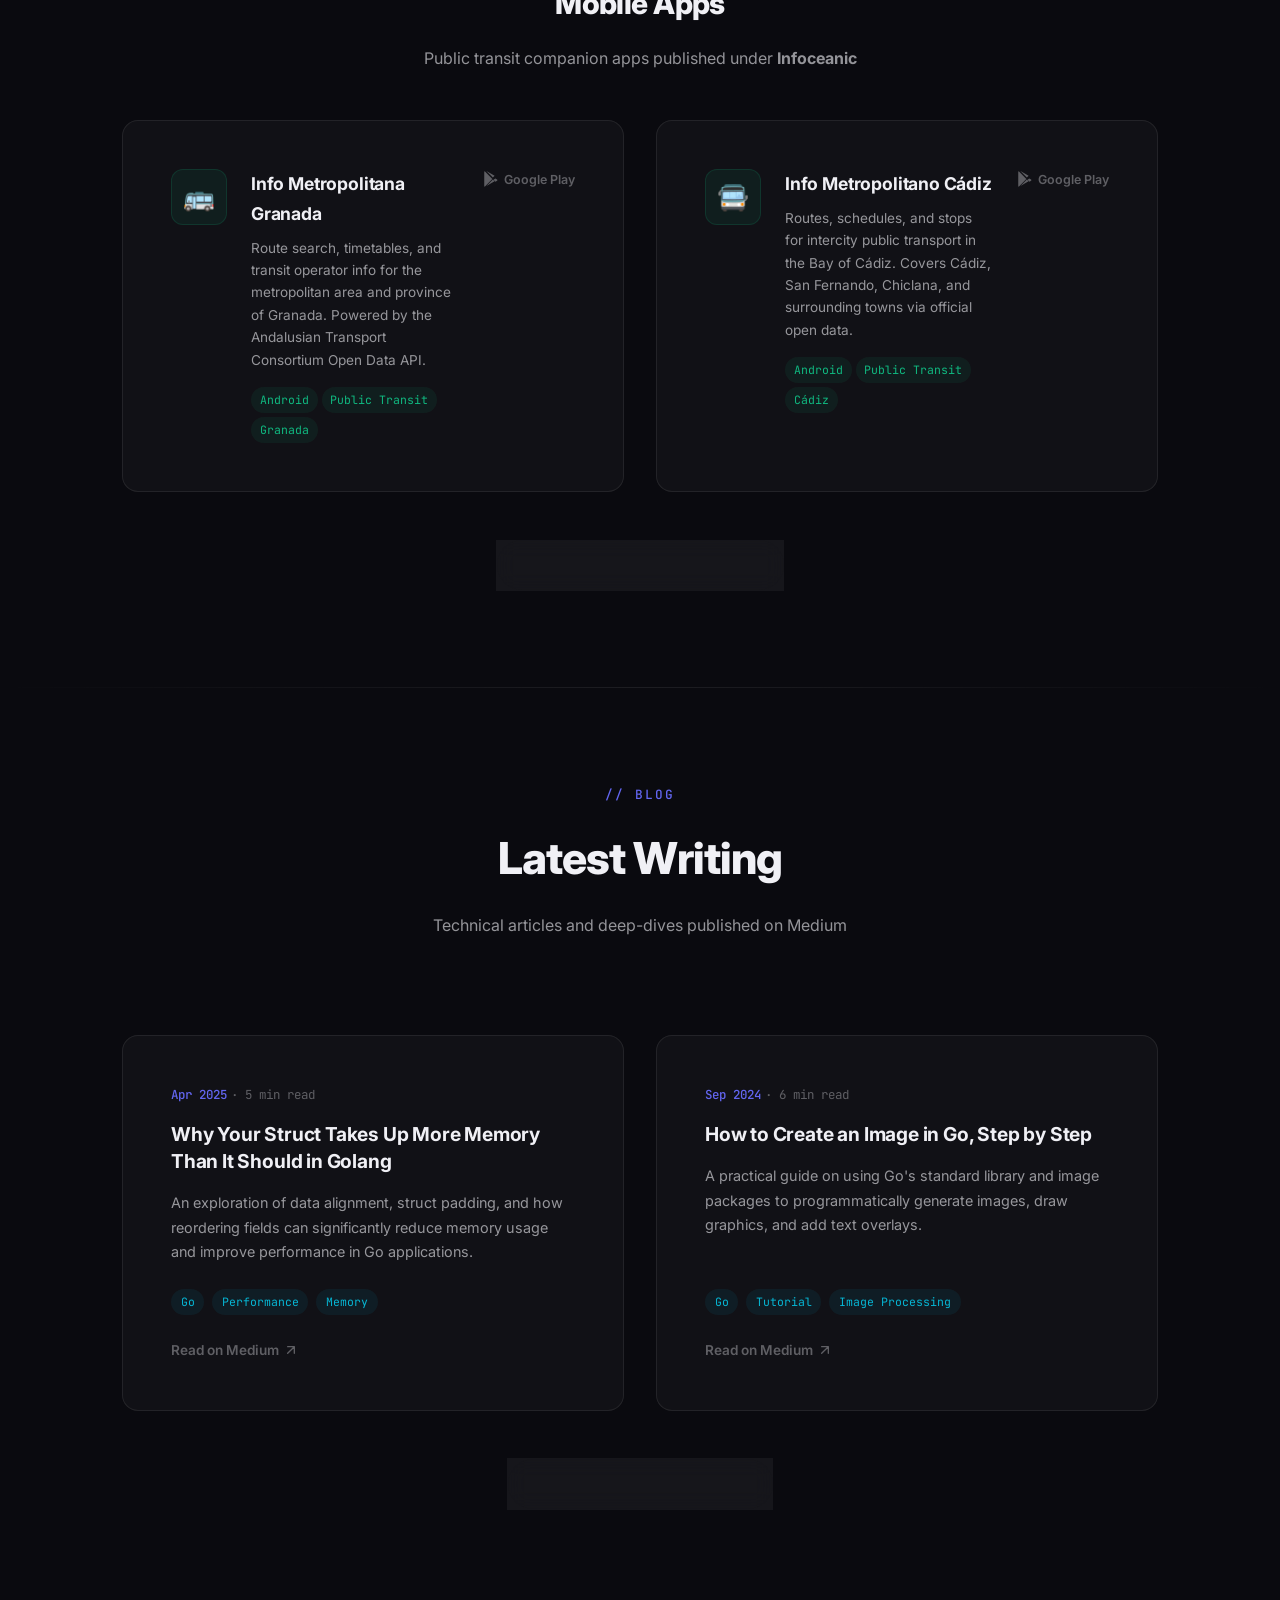
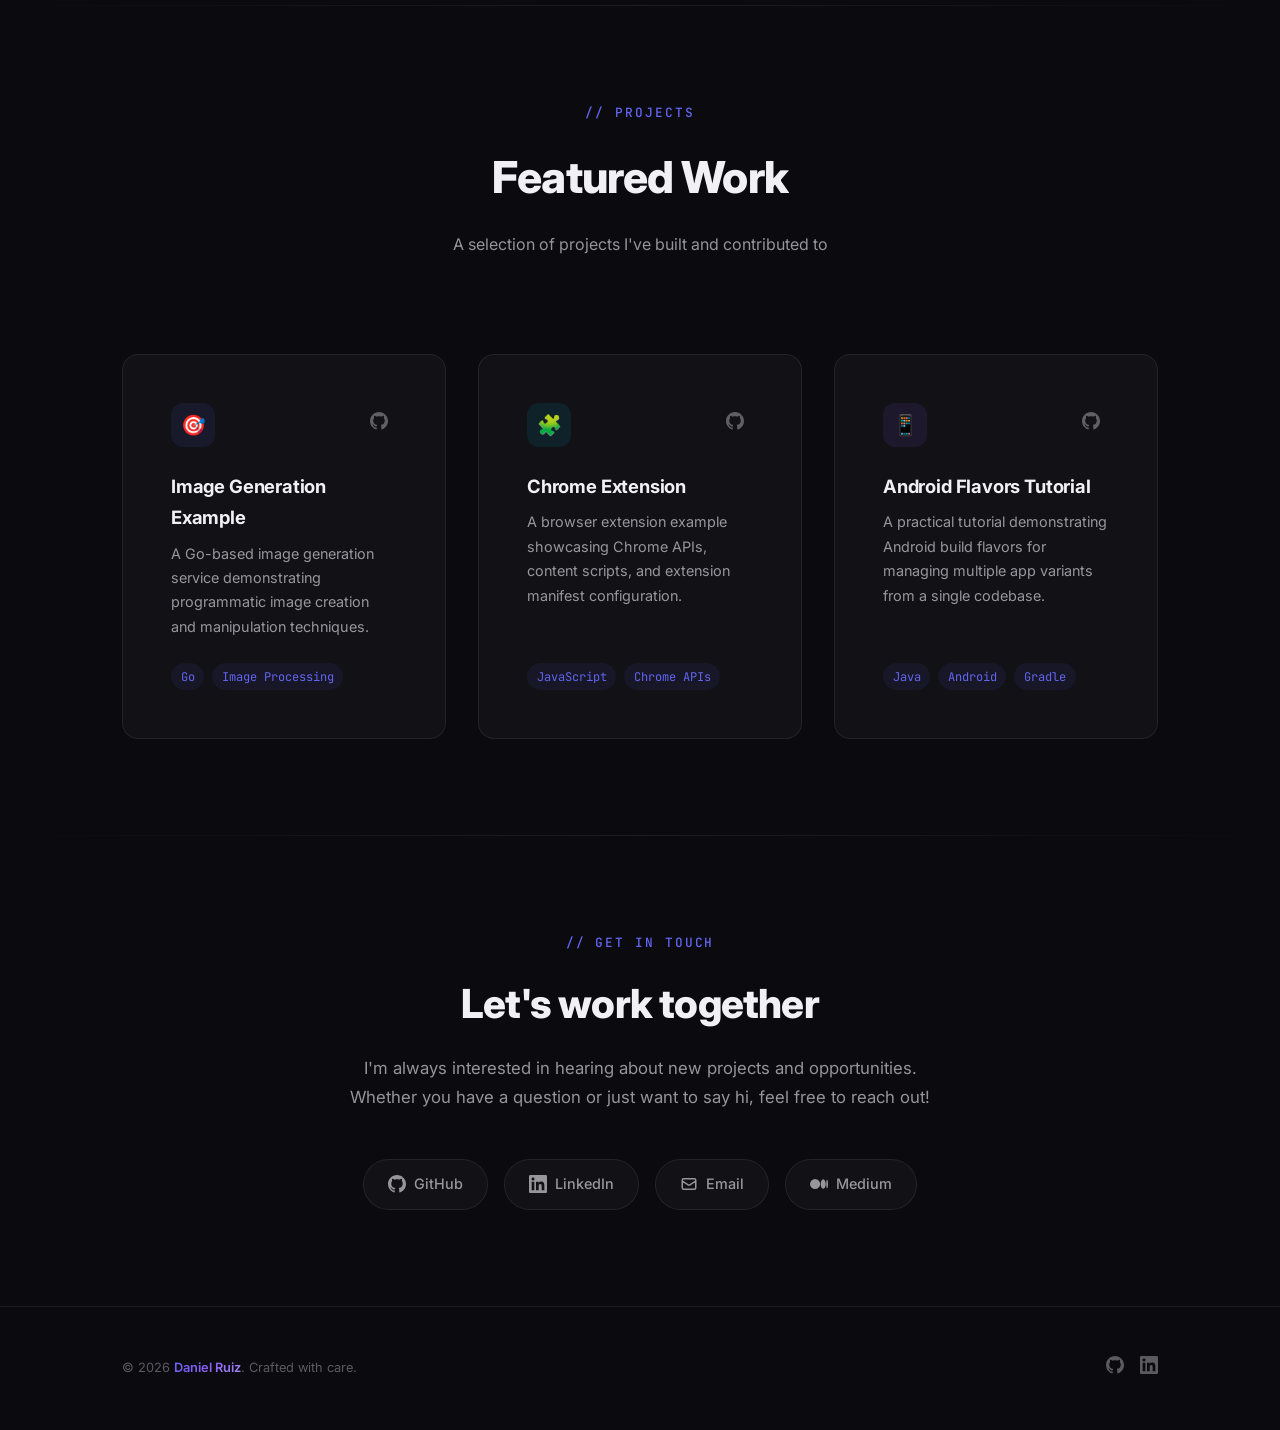
==== commit e562a40d: "chore: update personal profile details and contact information in index.html" ====
--- a/index.html
+++ b/index.html
@@ -53,10 +53,10 @@
     <div class="container hero-content">
       <h1>
         Hi, I'm <span class="gradient-text">Daniel Ruiz</span><br />
-        Software Engineer
+        Technical Lead & Software Engineer
       </h1>
       <p class="hero-subtitle">
-        I design and build scalable backend systems, modern web applications, and mobile experiences. Based in Spain, passionate about clean code and great user experiences.
+        Currently Technical Lead at Spotahome. I design and build scalable backend systems, modern web applications, and mobile experiences. Based in Spain, passionate about clean code and great user experiences.
       </p>
       <div class="hero-actions">
         <a href="#projects" class="btn btn-primary" id="hero-cta-projects">
@@ -100,7 +100,7 @@
         <div class="about-text">
           <h3 class="fade-in">Building software that matters</h3>
           <p class="fade-in fade-in-delay-1">
-            I'm a Software Engineer based in <strong>Spain</strong>. I specialize in building robust backend services, crafting intuitive frontend interfaces, and developing cross-platform mobile applications.
+            I'm a Technical Lead at <strong>Spotahome</strong> based in <strong>Spain</strong>. With a background in Computer Engineering from Universidad de Cádiz and previous experience building scalable systems at companies like Zankyou, I specialize in building robust backend services, crafting intuitive frontend interfaces, and developing cross-platform mobile applications.
           </p>
           <p class="fade-in fade-in-delay-2">
             With experience across multiple languages and frameworks — from <strong>PHP</strong> and <strong>Go</strong> on the backend, to <strong>React</strong> and <strong>React Native</strong> on the frontend — I enjoy tackling complex problems end-to-end and delivering polished products.
@@ -429,11 +429,11 @@
             <svg viewBox="0 0 24 24" fill="currentColor"><path d="M12 0c-6.626 0-12 5.373-12 12 0 5.302 3.438 9.8 8.207 11.387.599.111.793-.261.793-.577v-2.234c-3.338.726-4.033-1.416-4.033-1.416-.546-1.387-1.333-1.756-1.333-1.756-1.089-.745.083-.729.083-.729 1.205.084 1.839 1.237 1.839 1.237 1.07 1.834 2.807 1.304 3.492.997.107-.775.418-1.305.762-1.604-2.665-.305-5.467-1.334-5.467-5.931 0-1.311.469-2.381 1.236-3.221-.124-.303-.535-1.524.117-3.176 0 0 1.008-.322 3.301 1.23.957-.266 1.983-.399 3.003-.404 1.02.005 2.047.138 3.006.404 2.291-1.552 3.297-1.23 3.297-1.23.653 1.653.242 2.874.118 3.176.77.84 1.235 1.911 1.235 3.221 0 4.609-2.807 5.624-5.479 5.921.43.372.823 1.102.823 2.222v3.293c0 .319.192.694.801.576 4.765-1.589 8.199-6.086 8.199-11.386 0-6.627-5.373-12-12-12z"/></svg>
             GitHub
           </a>
-          <a href="https://linkedin.com/in/danielruizcamacho" target="_blank" rel="noopener" class="contact-link" id="contact-linkedin">
+          <a href="https://www.linkedin.com/in/daniel-ruiz-camacho-96a08385/" target="_blank" rel="noopener" class="contact-link" id="contact-linkedin">
             <svg viewBox="0 0 24 24" fill="currentColor"><path d="M20.447 20.452h-3.554v-5.569c0-1.328-.027-3.037-1.852-3.037-1.853 0-2.136 1.445-2.136 2.939v5.667H9.351V9h3.414v1.561h.046c.477-.9 1.637-1.85 3.37-1.85 3.601 0 4.267 2.37 4.267 5.455v6.286zM5.337 7.433c-1.144 0-2.063-.926-2.063-2.065 0-1.138.92-2.063 2.063-2.063 1.14 0 2.064.925 2.064 2.063 0 1.139-.925 2.065-2.064 2.065zm1.782 13.019H3.555V9h3.564v11.452zM22.225 0H1.771C.792 0 0 .774 0 1.729v20.542C0 23.227.792 24 1.771 24h20.451C23.2 24 24 23.227 24 22.271V1.729C24 .774 23.2 0 22.222 0h.003z"/></svg>
             LinkedIn
           </a>
-          <a href="mailto:hello@danielruiz.dev" class="contact-link" id="contact-email">
+          <a href="mailto:daniel.ruizcamacho@gmail.com" class="contact-link" id="contact-email">
             <svg viewBox="0 0 24 24" fill="none" stroke="currentColor" stroke-width="2"><path stroke-linecap="round" stroke-linejoin="round" d="M3 8l7.89 5.26a2 2 0 002.22 0L21 8M5 19h14a2 2 0 002-2V7a2 2 0 00-2-2H5a2 2 0 00-2 2v10a2 2 0 002 2z"/></svg>
             Email
           </a>
@@ -456,7 +456,7 @@
         <a href="https://github.com/daniruizcamacho" target="_blank" rel="noopener" aria-label="GitHub">
           <svg viewBox="0 0 24 24" fill="currentColor"><path d="M12 0c-6.626 0-12 5.373-12 12 0 5.302 3.438 9.8 8.207 11.387.599.111.793-.261.793-.577v-2.234c-3.338.726-4.033-1.416-4.033-1.416-.546-1.387-1.333-1.756-1.333-1.756-1.089-.745.083-.729.083-.729 1.205.084 1.839 1.237 1.839 1.237 1.07 1.834 2.807 1.304 3.492.997.107-.775.418-1.305.762-1.604-2.665-.305-5.467-1.334-5.467-5.931 0-1.311.469-2.381 1.236-3.221-.124-.303-.535-1.524.117-3.176 0 0 1.008-.322 3.301 1.23.957-.266 1.983-.399 3.003-.404 1.02.005 2.047.138 3.006.404 2.291-1.552 3.297-1.23 3.297-1.23.653 1.653.242 2.874.118 3.176.77.84 1.235 1.911 1.235 3.221 0 4.609-2.807 5.624-5.479 5.921.43.372.823 1.102.823 2.222v3.293c0 .319.192.694.801.576 4.765-1.589 8.199-6.086 8.199-11.386 0-6.627-5.373-12-12-12z"/></svg>
         </a>
-        <a href="https://linkedin.com/in/danielruizcamacho" target="_blank" rel="noopener" aria-label="LinkedIn">
+        <a href="https://www.linkedin.com/in/daniel-ruiz-camacho-96a08385/" target="_blank" rel="noopener" aria-label="LinkedIn">
           <svg viewBox="0 0 24 24" fill="currentColor"><path d="M20.447 20.452h-3.554v-5.569c0-1.328-.027-3.037-1.852-3.037-1.853 0-2.136 1.445-2.136 2.939v5.667H9.351V9h3.414v1.561h.046c.477-.9 1.637-1.85 3.37-1.85 3.601 0 4.267 2.37 4.267 5.455v6.286zM5.337 7.433c-1.144 0-2.063-.926-2.063-2.065 0-1.138.92-2.063 2.063-2.063 1.14 0 2.064.925 2.064 2.063 0 1.139-.925 2.065-2.064 2.065zm1.782 13.019H3.555V9h3.564v11.452zM22.225 0H1.771C.792 0 0 .774 0 1.729v20.542C0 23.227.792 24 1.771 24h20.451C23.2 24 24 23.227 24 22.271V1.729C24 .774 23.2 0 22.222 0h.003z"/></svg>
         </a>
       </div>
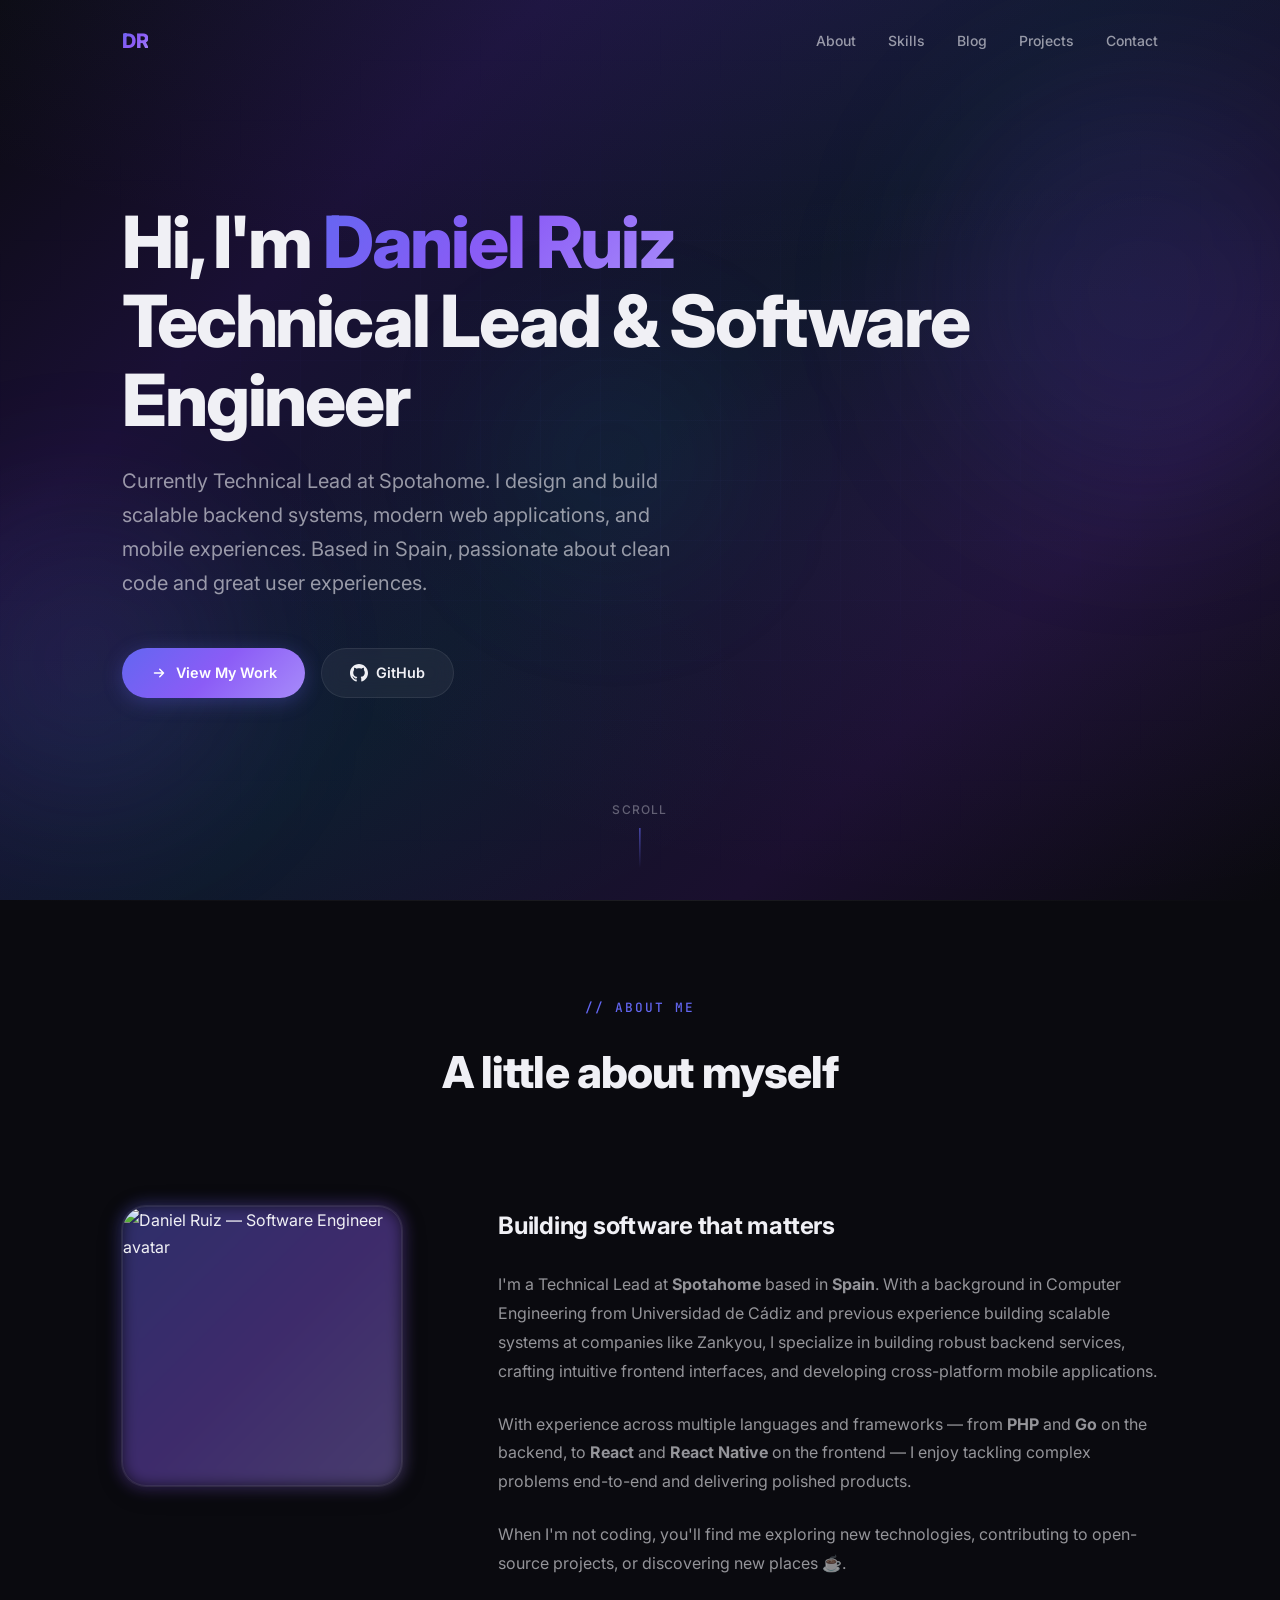
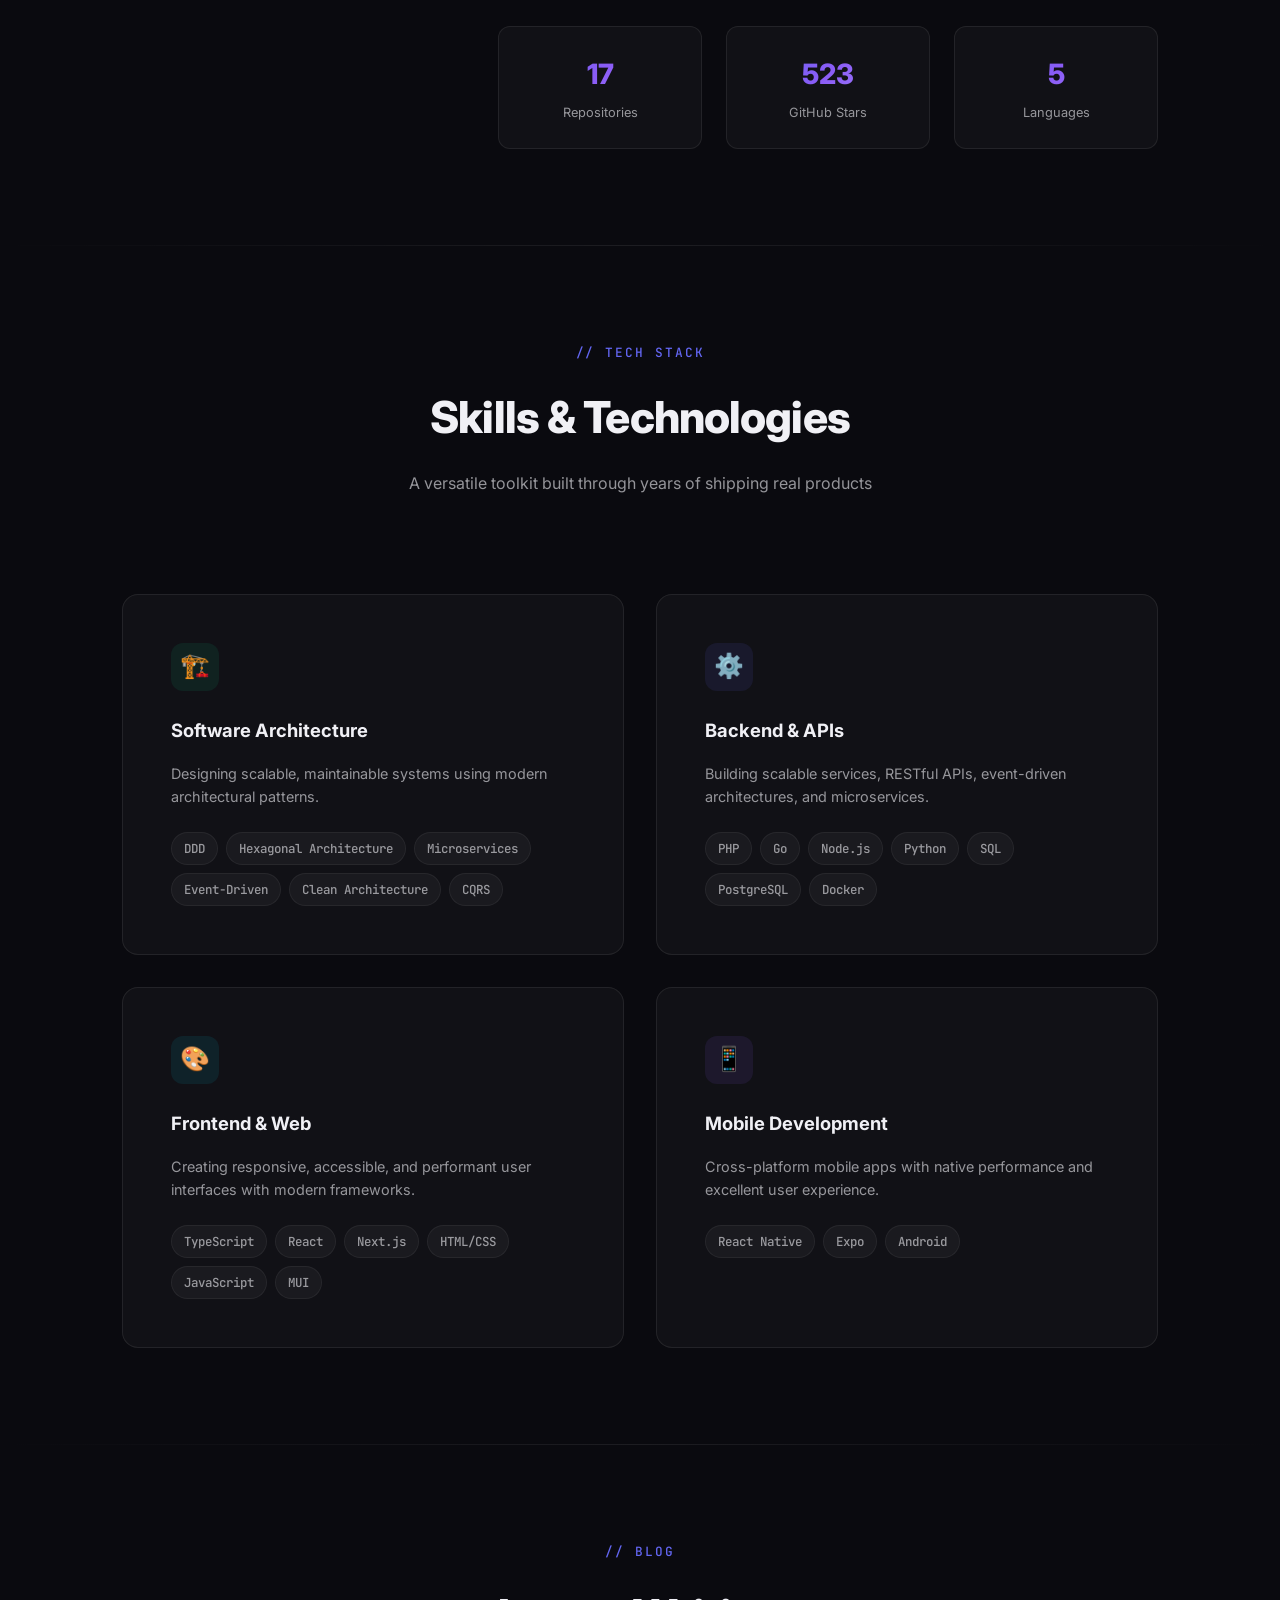
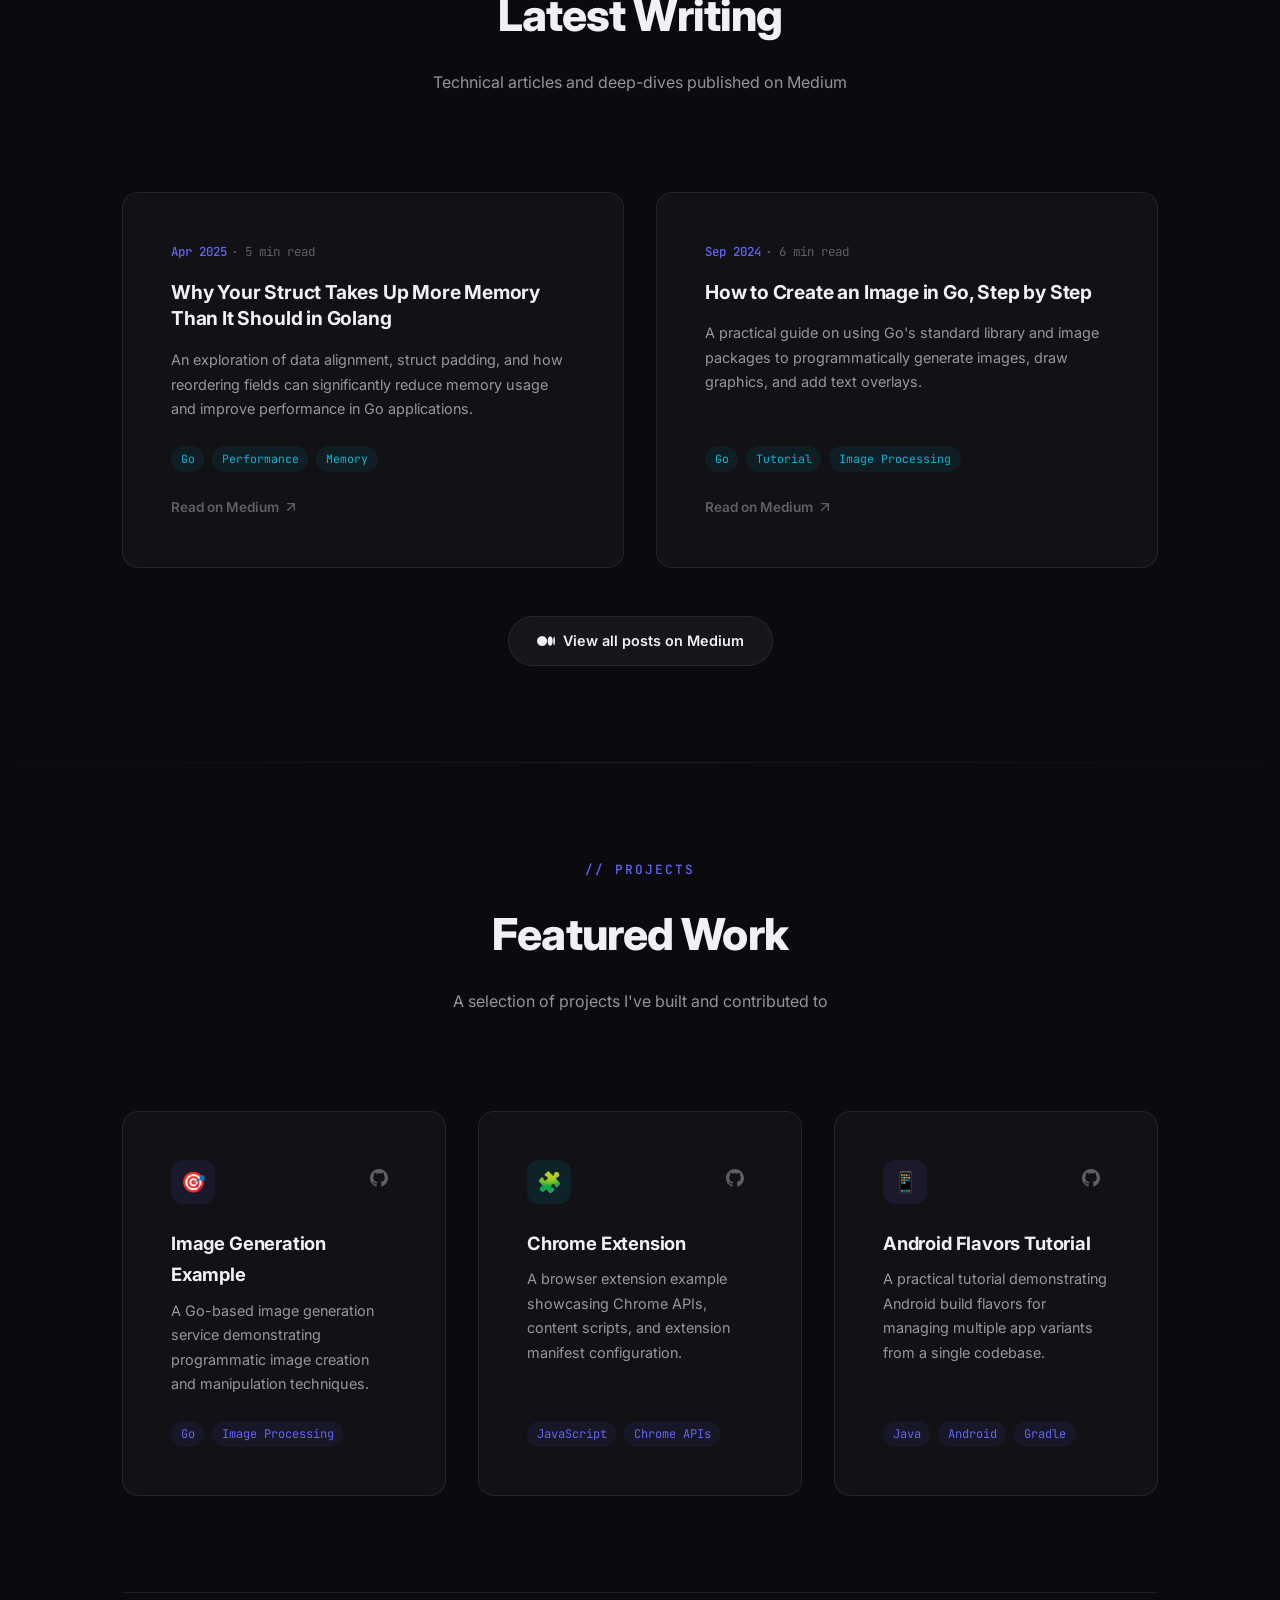
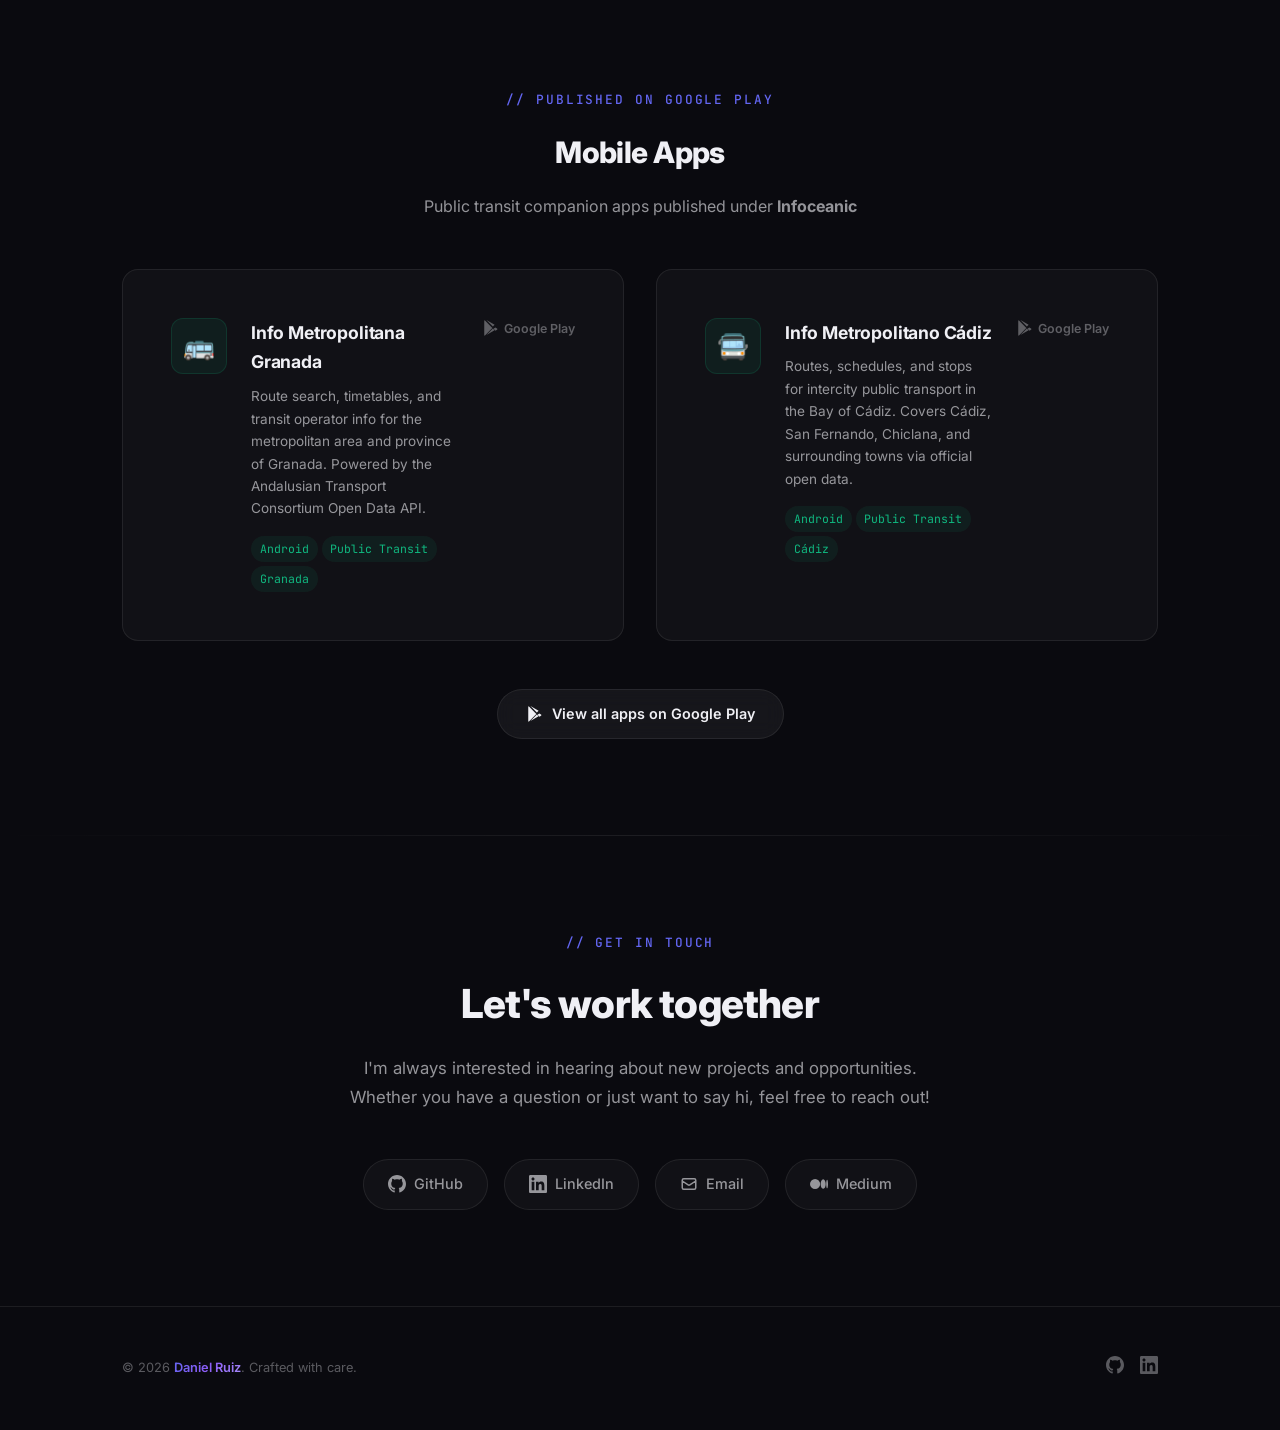
==== commit 4c8a299e: "refactor: move mobile apps section into the projects container and reorder navigation links" ====
--- a/index.html
+++ b/index.html
@@ -30,8 +30,8 @@
       <ul class="nav-links" id="nav-links">
         <li><a href="#about" onclick="closeMenu()">About</a></li>
         <li><a href="#skills" onclick="closeMenu()">Skills</a></li>
+        <li><a href="#blog" onclick="closeMenu()">Blog</a></li>
         <li><a href="#projects" onclick="closeMenu()">Projects</a></li>
-        <li><a href="#blog" onclick="closeMenu()">Blog</a></li>
         <li><a href="#contact" onclick="closeMenu()">Contact</a></li>
       </ul>
       <button class="nav-toggle" id="nav-toggle" aria-label="Toggle navigation menu">
@@ -203,12 +203,142 @@
 
   <hr class="section-divider" />
 
-  <!-- ═══════════════ Published Apps ═══════════════ -->
-  <section class="projects" id="apps">
+  <!-- ═══════════════ Blog ═══════════════ -->
+  <section class="blog" id="blog">
     <div class="container">
+      <div class="section-header fade-in">
+        <span class="section-label">// Blog</span>
+        <h2 class="section-title">Latest Writing</h2>
+        <p class="section-desc">Technical articles and deep-dives published on Medium</p>
+      </div>
+
+      <div class="blog-grid">
+
+        <!-- Article 1 -->
+        <a href="https://medium.com/@daniel.ruizcamacho/why-your-struct-takes-up-more-memory-than-it-should-in-golang-a6644f83b28f" target="_blank" rel="noopener" class="blog-card fade-in" id="blog-struct-memory">
+          <div class="blog-card-inner">
+            <div class="blog-meta">
+              <time datetime="2025-04">Apr 2025</time>
+              <span class="blog-read-time">· 5 min read</span>
+            </div>
+            <h3>Why Your Struct Takes Up More Memory Than It Should in Golang</h3>
+            <p>An exploration of data alignment, struct padding, and how reordering fields can significantly reduce memory usage and improve performance in Go applications.</p>
+            <div class="blog-tags">
+              <span>Go</span>
+              <span>Performance</span>
+              <span>Memory</span>
+            </div>
+            <span class="blog-cta">
+              Read on Medium
+              <svg width="16" height="16" viewBox="0 0 24 24" fill="none" stroke="currentColor" stroke-width="2"><path stroke-linecap="round" stroke-linejoin="round" d="M7 17L17 7M17 7H7M17 7v10"/></svg>
+            </span>
+          </div>
+        </a>
+
+        <!-- Article 2 -->
+        <a href="https://medium.com/@daniel.ruizcamacho/how-to-create-an-image-in-go-step-by-step-60d704d9c490" target="_blank" rel="noopener" class="blog-card fade-in fade-in-delay-1" id="blog-image-go">
+          <div class="blog-card-inner">
+            <div class="blog-meta">
+              <time datetime="2024-09">Sep 2024</time>
+              <span class="blog-read-time">· 6 min read</span>
+            </div>
+            <h3>How to Create an Image in Go, Step by Step</h3>
+            <p>A practical guide on using Go's standard library and image packages to programmatically generate images, draw graphics, and add text overlays.</p>
+            <div class="blog-tags">
+              <span>Go</span>
+              <span>Tutorial</span>
+              <span>Image Processing</span>
+            </div>
+            <span class="blog-cta">
+              Read on Medium
+              <svg width="16" height="16" viewBox="0 0 24 24" fill="none" stroke="currentColor" stroke-width="2"><path stroke-linecap="round" stroke-linejoin="round" d="M7 17L17 7M17 7H7M17 7v10"/></svg>
+            </span>
+          </div>
+        </a>
+
+      </div>
+
+      <div class="blog-footer fade-in">
+        <a href="https://medium.com/@daniel.ruizcamacho" target="_blank" rel="noopener" class="btn btn-secondary" id="blog-view-all">
+          <svg width="18" height="18" viewBox="0 0 24 24" fill="currentColor"><path d="M13.54 12a6.8 6.8 0 01-6.77 6.82A6.8 6.8 0 010 12a6.8 6.8 0 016.77-6.82A6.8 6.8 0 0113.54 12zm7.42 0c0 3.54-1.51 6.42-3.38 6.42-1.87 0-3.39-2.88-3.39-6.42s1.52-6.42 3.39-6.42 3.38 2.88 3.38 6.42M24 12c0 3.17-.53 5.75-1.19 5.75-.66 0-1.19-2.58-1.19-5.75s.53-5.75 1.19-5.75C23.47 6.25 24 8.83 24 12z"/></svg>
+          View all posts on Medium
+        </a>
+      </div>
+    </div>
+  </section>
+
+  <hr class="section-divider" />
+
+ <!-- ═══════════════ Projects ═══════════════ -->
+  <section class="projects" id="projects">
+    <div class="container">
+      <div class="section-header fade-in">
+        <span class="section-label">// Projects</span>
+        <h2 class="section-title">Featured Work</h2>
+        <p class="section-desc">A selection of projects I've built and contributed to</p>
+      </div>
+
+      <div class="projects-grid">
+
+        <!-- Project 1: Image Generation -->
+        <div class="project-card fade-in" id="project-image-gen">
+          <div class="project-header">
+            <div class="project-icon" style="background: rgba(99, 102, 241, 0.1);">🎯</div>
+            <div class="project-links">
+              <a href="https://github.com/daniruizcamacho/image-generation-example" target="_blank" rel="noopener" class="project-link" aria-label="View source code">
+                <svg viewBox="0 0 24 24" fill="currentColor"><path d="M12 0c-6.626 0-12 5.373-12 12 0 5.302 3.438 9.8 8.207 11.387.599.111.793-.261.793-.577v-2.234c-3.338.726-4.033-1.416-4.033-1.416-.546-1.387-1.333-1.756-1.333-1.756-1.089-.745.083-.729.083-.729 1.205.084 1.839 1.237 1.839 1.237 1.07 1.834 2.807 1.304 3.492.997.107-.775.418-1.305.762-1.604-2.665-.305-5.467-1.334-5.467-5.931 0-1.311.469-2.381 1.236-3.221-.124-.303-.535-1.524.117-3.176 0 0 1.008-.322 3.301 1.23.957-.266 1.983-.399 3.003-.404 1.02.005 2.047.138 3.006.404 2.291-1.552 3.297-1.23 3.297-1.23.653 1.653.242 2.874.118 3.176.77.84 1.235 1.911 1.235 3.221 0 4.609-2.807 5.624-5.479 5.921.43.372.823 1.102.823 2.222v3.293c0 .319.192.694.801.576 4.765-1.589 8.199-6.086 8.199-11.386 0-6.627-5.373-12-12-12z"/></svg>
+              </a>
+            </div>
+          </div>
+          <h3>Image Generation Example</h3>
+          <p>A Go-based image generation service demonstrating programmatic image creation and manipulation techniques.</p>
+          <div class="project-tech">
+            <span>Go</span>
+            <span>Image Processing</span>
+          </div>
+        </div>
+
+        <!-- Project 2: Chrome Extension -->
+        <div class="project-card fade-in fade-in-delay-1" id="project-chrome-ext">
+          <div class="project-header">
+            <div class="project-icon" style="background: rgba(6, 182, 212, 0.1);">🧩</div>
+            <div class="project-links">
+              <a href="https://github.com/daniruizcamacho/chromeExtensionExample" target="_blank" rel="noopener" class="project-link" aria-label="View source code">
+                <svg viewBox="0 0 24 24" fill="currentColor"><path d="M12 0c-6.626 0-12 5.373-12 12 0 5.302 3.438 9.8 8.207 11.387.599.111.793-.261.793-.577v-2.234c-3.338.726-4.033-1.416-4.033-1.416-.546-1.387-1.333-1.756-1.333-1.756-1.089-.745.083-.729.083-.729 1.205.084 1.839 1.237 1.839 1.237 1.07 1.834 2.807 1.304 3.492.997.107-.775.418-1.305.762-1.604-2.665-.305-5.467-1.334-5.467-5.931 0-1.311.469-2.381 1.236-3.221-.124-.303-.535-1.524.117-3.176 0 0 1.008-.322 3.301 1.23.957-.266 1.983-.399 3.003-.404 1.02.005 2.047.138 3.006.404 2.291-1.552 3.297-1.23 3.297-1.23.653 1.653.242 2.874.118 3.176.77.84 1.235 1.911 1.235 3.221 0 4.609-2.807 5.624-5.479 5.921.43.372.823 1.102.823 2.222v3.293c0 .319.192.694.801.576 4.765-1.589 8.199-6.086 8.199-11.386 0-6.627-5.373-12-12-12z"/></svg>
+              </a>
+            </div>
+          </div>
+          <h3>Chrome Extension</h3>
+          <p>A browser extension example showcasing Chrome APIs, content scripts, and extension manifest configuration.</p>
+          <div class="project-tech">
+            <span>JavaScript</span>
+            <span>Chrome APIs</span>
+          </div>
+        </div>
+
+        <!-- Project 3: Android Flavors Tutorial -->
+        <div class="project-card fade-in fade-in-delay-2" id="project-android-flavors">
+          <div class="project-header">
+            <div class="project-icon" style="background: rgba(139, 92, 246, 0.1);">📱</div>
+            <div class="project-links">
+              <a href="https://github.com/daniruizcamacho/tutorial-flavors-android" target="_blank" rel="noopener" class="project-link" aria-label="View source code">
+                <svg viewBox="0 0 24 24" fill="currentColor"><path d="M12 0c-6.626 0-12 5.373-12 12 0 5.302 3.438 9.8 8.207 11.387.599.111.793-.261.793-.577v-2.234c-3.338.726-4.033-1.416-4.033-1.416-.546-1.387-1.333-1.756-1.333-1.756-1.089-.745.083-.729.083-.729 1.205.084 1.839 1.237 1.839 1.237 1.07 1.834 2.807 1.304 3.492.997.107-.775.418-1.305.762-1.604-2.665-.305-5.467-1.334-5.467-5.931 0-1.311.469-2.381 1.236-3.221-.124-.303-.535-1.524.117-3.176 0 0 1.008-.322 3.301 1.23.957-.266 1.983-.399 3.003-.404 1.02.005 2.047.138 3.006.404 2.291-1.552 3.297-1.23 3.297-1.23.653 1.653.242 2.874.118 3.176.77.84 1.235 1.911 1.235 3.221 0 4.609-2.807 5.624-5.479 5.921.43.372.823 1.102.823 2.222v3.293c0 .319.192.694.801.576 4.765-1.589 8.199-6.086 8.199-11.386 0-6.627-5.373-12-12-12z"/></svg>
+              </a>
+            </div>
+          </div>
+          <h3>Android Flavors Tutorial</h3>
+          <p>A practical tutorial demonstrating Android build flavors for managing multiple app variants from a single codebase.</p>
+          <div class="project-tech">
+            <span>Java</span>
+            <span>Android</span>
+            <span>Gradle</span>
+          </div>
+        </div>
+
+      </div>
 
       <!-- Published Apps sub-section -->
-      <div class="apps-subsection fade-in" style="margin-top: 0; padding-top: 0; border-top: none;">
+      <div class="apps-subsection fade-in">
         <div class="apps-subsection-header">
           <span class="section-label">// Published on Google Play</span>
           <h3 class="apps-subsection-title">Mobile Apps</h3>
@@ -276,144 +406,6 @@
 
   <hr class="section-divider" />
 
-  <!-- ═══════════════ Blog ═══════════════ -->
-  <section class="blog" id="blog">
-    <div class="container">
-      <div class="section-header fade-in">
-        <span class="section-label">// Blog</span>
-        <h2 class="section-title">Latest Writing</h2>
-        <p class="section-desc">Technical articles and deep-dives published on Medium</p>
-      </div>
-
-      <div class="blog-grid">
-
-        <!-- Article 1 -->
-        <a href="https://medium.com/@daniel.ruizcamacho/why-your-struct-takes-up-more-memory-than-it-should-in-golang-a6644f83b28f" target="_blank" rel="noopener" class="blog-card fade-in" id="blog-struct-memory">
-          <div class="blog-card-inner">
-            <div class="blog-meta">
-              <time datetime="2025-04">Apr 2025</time>
-              <span class="blog-read-time">· 5 min read</span>
-            </div>
-            <h3>Why Your Struct Takes Up More Memory Than It Should in Golang</h3>
-            <p>An exploration of data alignment, struct padding, and how reordering fields can significantly reduce memory usage and improve performance in Go applications.</p>
-            <div class="blog-tags">
-              <span>Go</span>
-              <span>Performance</span>
-              <span>Memory</span>
-            </div>
-            <span class="blog-cta">
-              Read on Medium
-              <svg width="16" height="16" viewBox="0 0 24 24" fill="none" stroke="currentColor" stroke-width="2"><path stroke-linecap="round" stroke-linejoin="round" d="M7 17L17 7M17 7H7M17 7v10"/></svg>
-            </span>
-          </div>
-        </a>
-
-        <!-- Article 2 -->
-        <a href="https://medium.com/@daniel.ruizcamacho/how-to-create-an-image-in-go-step-by-step-60d704d9c490" target="_blank" rel="noopener" class="blog-card fade-in fade-in-delay-1" id="blog-image-go">
-          <div class="blog-card-inner">
-            <div class="blog-meta">
-              <time datetime="2024-09">Sep 2024</time>
-              <span class="blog-read-time">· 6 min read</span>
-            </div>
-            <h3>How to Create an Image in Go, Step by Step</h3>
-            <p>A practical guide on using Go's standard library and image packages to programmatically generate images, draw graphics, and add text overlays.</p>
-            <div class="blog-tags">
-              <span>Go</span>
-              <span>Tutorial</span>
-              <span>Image Processing</span>
-            </div>
-            <span class="blog-cta">
-              Read on Medium
-              <svg width="16" height="16" viewBox="0 0 24 24" fill="none" stroke="currentColor" stroke-width="2"><path stroke-linecap="round" stroke-linejoin="round" d="M7 17L17 7M17 7H7M17 7v10"/></svg>
-            </span>
-          </div>
-        </a>
-
-      </div>
-
-      <div class="blog-footer fade-in">
-        <a href="https://medium.com/@daniel.ruizcamacho" target="_blank" rel="noopener" class="btn btn-secondary" id="blog-view-all">
-          <svg width="18" height="18" viewBox="0 0 24 24" fill="currentColor"><path d="M13.54 12a6.8 6.8 0 01-6.77 6.82A6.8 6.8 0 010 12a6.8 6.8 0 016.77-6.82A6.8 6.8 0 0113.54 12zm7.42 0c0 3.54-1.51 6.42-3.38 6.42-1.87 0-3.39-2.88-3.39-6.42s1.52-6.42 3.39-6.42 3.38 2.88 3.38 6.42M24 12c0 3.17-.53 5.75-1.19 5.75-.66 0-1.19-2.58-1.19-5.75s.53-5.75 1.19-5.75C23.47 6.25 24 8.83 24 12z"/></svg>
-          View all posts on Medium
-        </a>
-      </div>
-    </div>
-  </section>
-
-  <hr class="section-divider" />
-
-  <!-- ═══════════════ Projects ═══════════════ -->
-  <section class="projects" id="projects">
-    <div class="container">
-      <div class="section-header fade-in">
-        <span class="section-label">// Projects</span>
-        <h2 class="section-title">Featured Work</h2>
-        <p class="section-desc">A selection of projects I've built and contributed to</p>
-      </div>
-
-      <div class="projects-grid">
-
-        <!-- Project 1: Image Generation -->
-        <div class="project-card fade-in" id="project-image-gen">
-          <div class="project-header">
-            <div class="project-icon" style="background: rgba(99, 102, 241, 0.1);">🎯</div>
-            <div class="project-links">
-              <a href="https://github.com/daniruizcamacho/image-generation-example" target="_blank" rel="noopener" class="project-link" aria-label="View source code">
-                <svg viewBox="0 0 24 24" fill="currentColor"><path d="M12 0c-6.626 0-12 5.373-12 12 0 5.302 3.438 9.8 8.207 11.387.599.111.793-.261.793-.577v-2.234c-3.338.726-4.033-1.416-4.033-1.416-.546-1.387-1.333-1.756-1.333-1.756-1.089-.745.083-.729.083-.729 1.205.084 1.839 1.237 1.839 1.237 1.07 1.834 2.807 1.304 3.492.997.107-.775.418-1.305.762-1.604-2.665-.305-5.467-1.334-5.467-5.931 0-1.311.469-2.381 1.236-3.221-.124-.303-.535-1.524.117-3.176 0 0 1.008-.322 3.301 1.23.957-.266 1.983-.399 3.003-.404 1.02.005 2.047.138 3.006.404 2.291-1.552 3.297-1.23 3.297-1.23.653 1.653.242 2.874.118 3.176.77.84 1.235 1.911 1.235 3.221 0 4.609-2.807 5.624-5.479 5.921.43.372.823 1.102.823 2.222v3.293c0 .319.192.694.801.576 4.765-1.589 8.199-6.086 8.199-11.386 0-6.627-5.373-12-12-12z"/></svg>
-              </a>
-            </div>
-          </div>
-          <h3>Image Generation Example</h3>
-          <p>A Go-based image generation service demonstrating programmatic image creation and manipulation techniques.</p>
-          <div class="project-tech">
-            <span>Go</span>
-            <span>Image Processing</span>
-          </div>
-        </div>
-
-        <!-- Project 2: Chrome Extension -->
-        <div class="project-card fade-in fade-in-delay-1" id="project-chrome-ext">
-          <div class="project-header">
-            <div class="project-icon" style="background: rgba(6, 182, 212, 0.1);">🧩</div>
-            <div class="project-links">
-              <a href="https://github.com/daniruizcamacho/chromeExtensionExample" target="_blank" rel="noopener" class="project-link" aria-label="View source code">
-                <svg viewBox="0 0 24 24" fill="currentColor"><path d="M12 0c-6.626 0-12 5.373-12 12 0 5.302 3.438 9.8 8.207 11.387.599.111.793-.261.793-.577v-2.234c-3.338.726-4.033-1.416-4.033-1.416-.546-1.387-1.333-1.756-1.333-1.756-1.089-.745.083-.729.083-.729 1.205.084 1.839 1.237 1.839 1.237 1.07 1.834 2.807 1.304 3.492.997.107-.775.418-1.305.762-1.604-2.665-.305-5.467-1.334-5.467-5.931 0-1.311.469-2.381 1.236-3.221-.124-.303-.535-1.524.117-3.176 0 0 1.008-.322 3.301 1.23.957-.266 1.983-.399 3.003-.404 1.02.005 2.047.138 3.006.404 2.291-1.552 3.297-1.23 3.297-1.23.653 1.653.242 2.874.118 3.176.77.84 1.235 1.911 1.235 3.221 0 4.609-2.807 5.624-5.479 5.921.43.372.823 1.102.823 2.222v3.293c0 .319.192.694.801.576 4.765-1.589 8.199-6.086 8.199-11.386 0-6.627-5.373-12-12-12z"/></svg>
-              </a>
-            </div>
-          </div>
-          <h3>Chrome Extension</h3>
-          <p>A browser extension example showcasing Chrome APIs, content scripts, and extension manifest configuration.</p>
-          <div class="project-tech">
-            <span>JavaScript</span>
-            <span>Chrome APIs</span>
-          </div>
-        </div>
-
-        <!-- Project 3: Android Flavors Tutorial -->
-        <div class="project-card fade-in fade-in-delay-2" id="project-android-flavors">
-          <div class="project-header">
-            <div class="project-icon" style="background: rgba(139, 92, 246, 0.1);">📱</div>
-            <div class="project-links">
-              <a href="https://github.com/daniruizcamacho/tutorial-flavors-android" target="_blank" rel="noopener" class="project-link" aria-label="View source code">
-                <svg viewBox="0 0 24 24" fill="currentColor"><path d="M12 0c-6.626 0-12 5.373-12 12 0 5.302 3.438 9.8 8.207 11.387.599.111.793-.261.793-.577v-2.234c-3.338.726-4.033-1.416-4.033-1.416-.546-1.387-1.333-1.756-1.333-1.756-1.089-.745.083-.729.083-.729 1.205.084 1.839 1.237 1.839 1.237 1.07 1.834 2.807 1.304 3.492.997.107-.775.418-1.305.762-1.604-2.665-.305-5.467-1.334-5.467-5.931 0-1.311.469-2.381 1.236-3.221-.124-.303-.535-1.524.117-3.176 0 0 1.008-.322 3.301 1.23.957-.266 1.983-.399 3.003-.404 1.02.005 2.047.138 3.006.404 2.291-1.552 3.297-1.23 3.297-1.23.653 1.653.242 2.874.118 3.176.77.84 1.235 1.911 1.235 3.221 0 4.609-2.807 5.624-5.479 5.921.43.372.823 1.102.823 2.222v3.293c0 .319.192.694.801.576 4.765-1.589 8.199-6.086 8.199-11.386 0-6.627-5.373-12-12-12z"/></svg>
-              </a>
-            </div>
-          </div>
-          <h3>Android Flavors Tutorial</h3>
-          <p>A practical tutorial demonstrating Android build flavors for managing multiple app variants from a single codebase.</p>
-          <div class="project-tech">
-            <span>Java</span>
-            <span>Android</span>
-            <span>Gradle</span>
-          </div>
-        </div>
-
-      </div>
-    </div>
-  </section>
-
-  <hr class="section-divider" />
-
   <!-- ═══════════════ Contact ═══════════════ -->
   <section class="contact" id="contact">
     <div class="container">
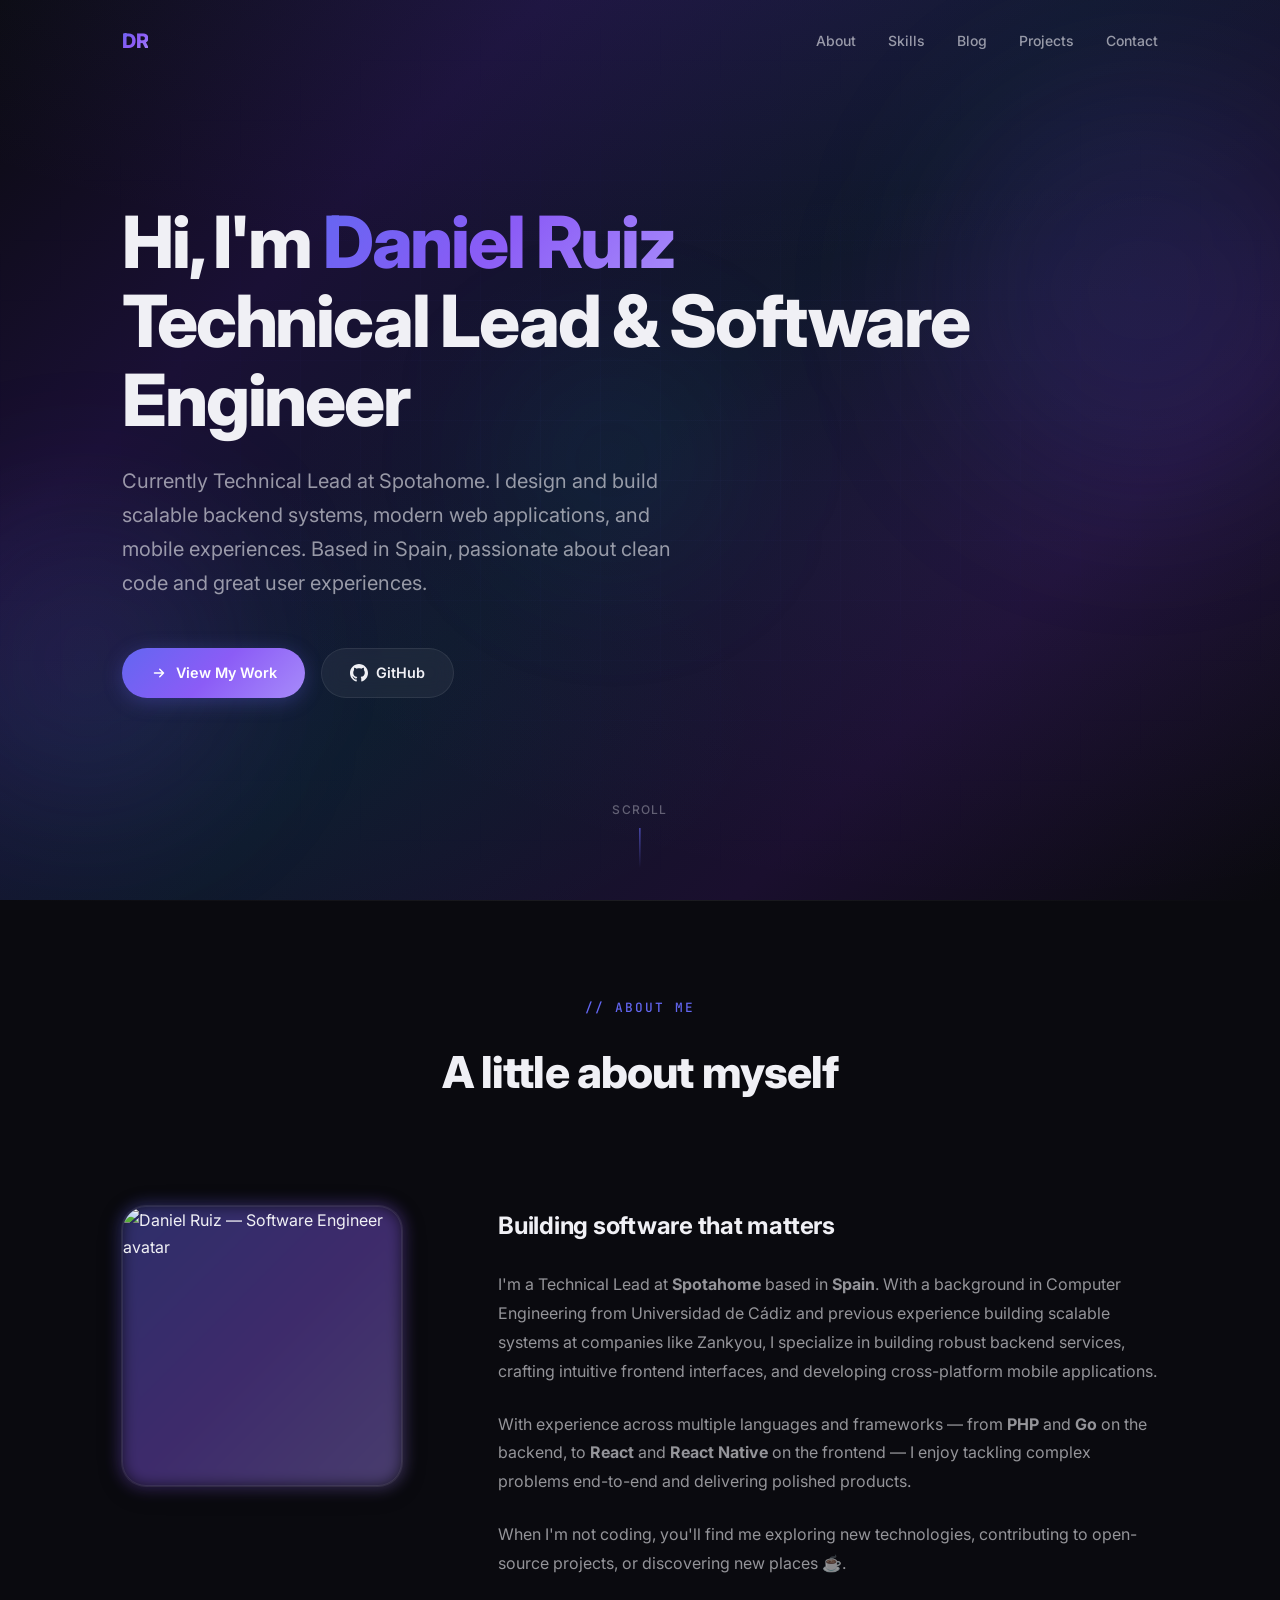
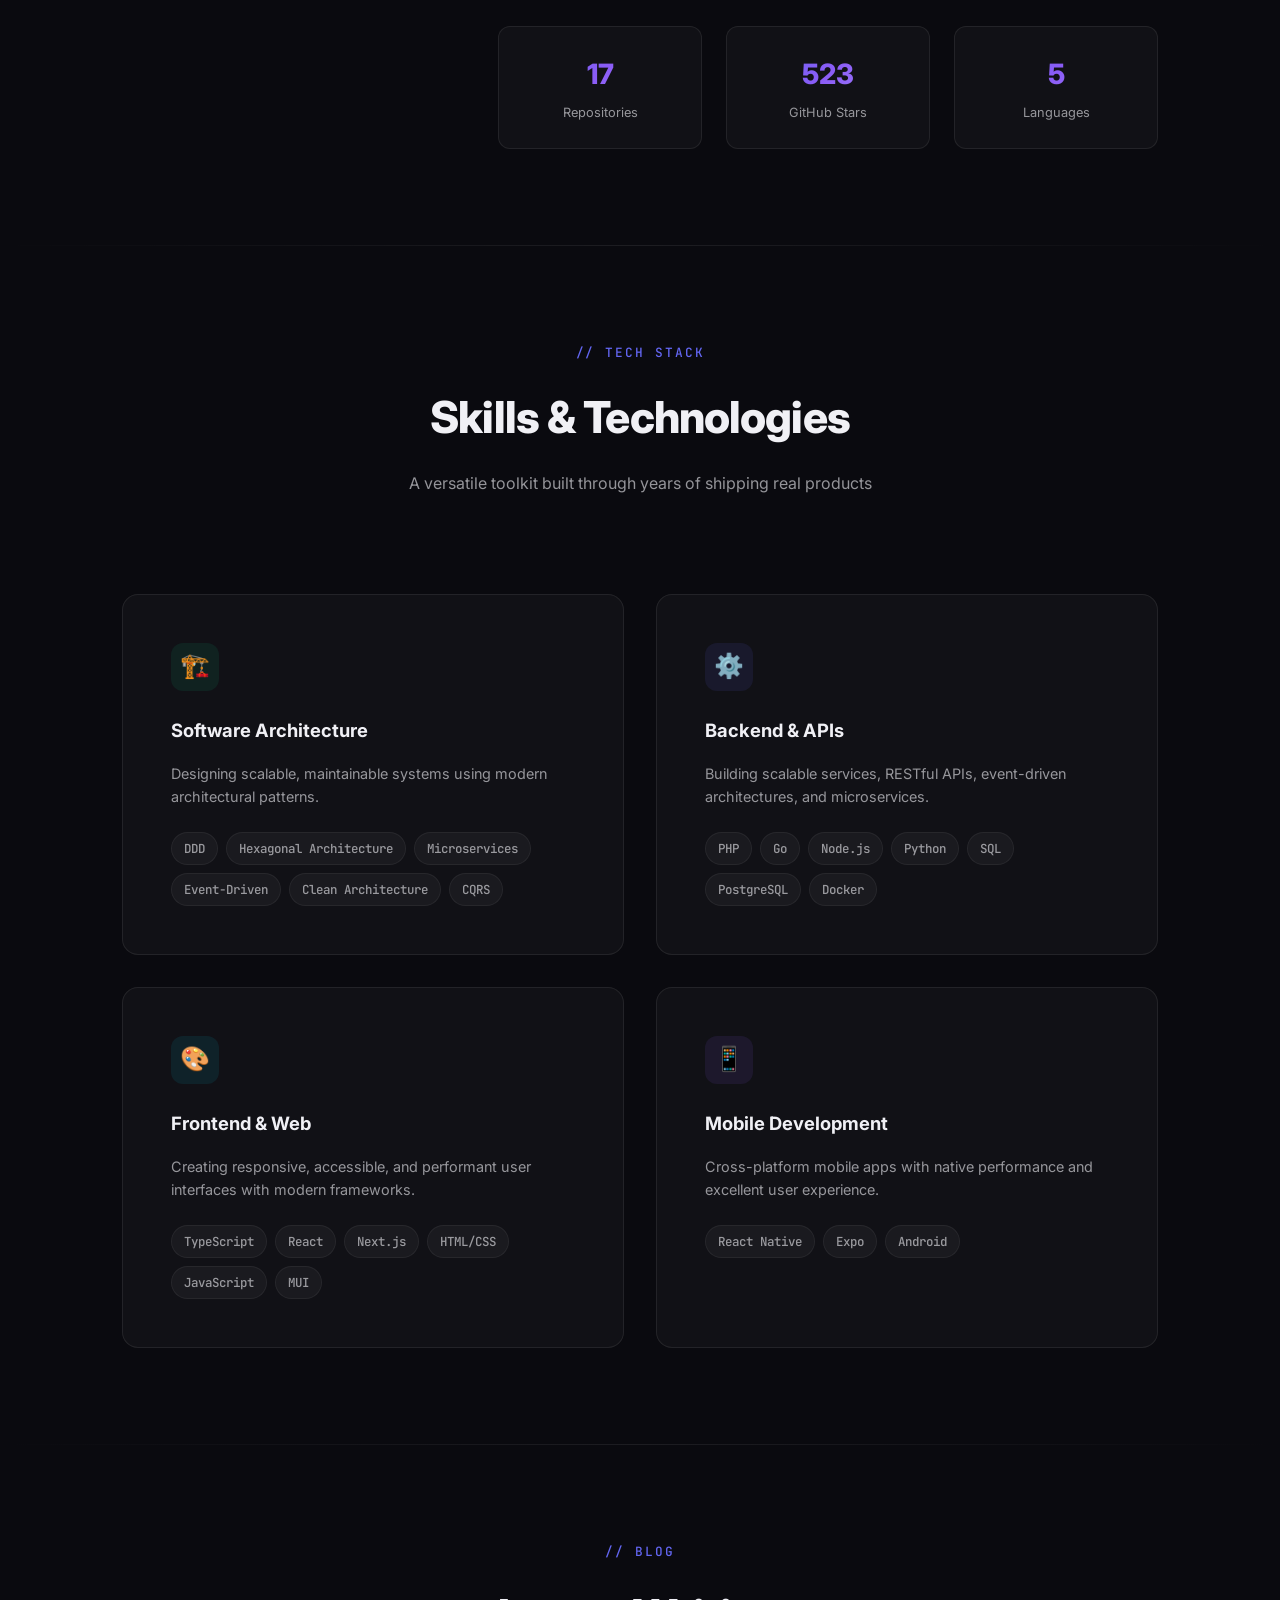
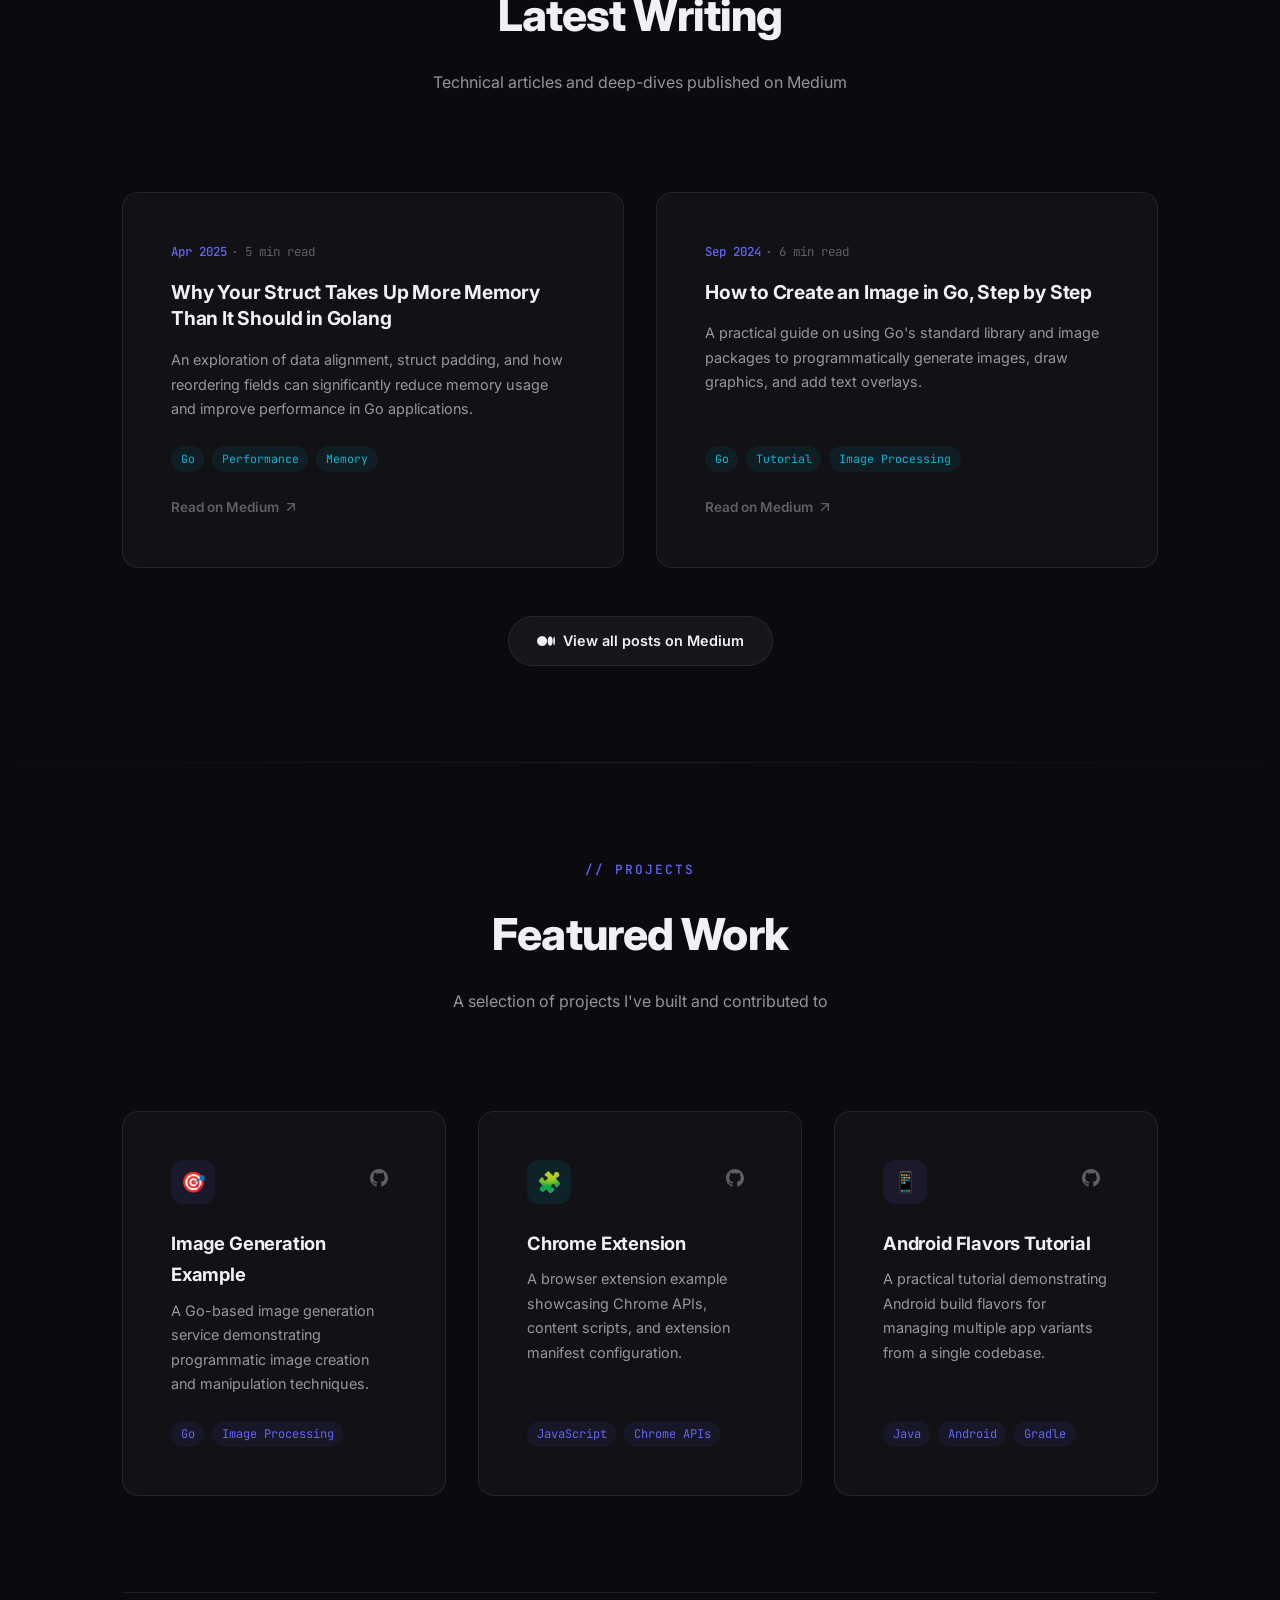
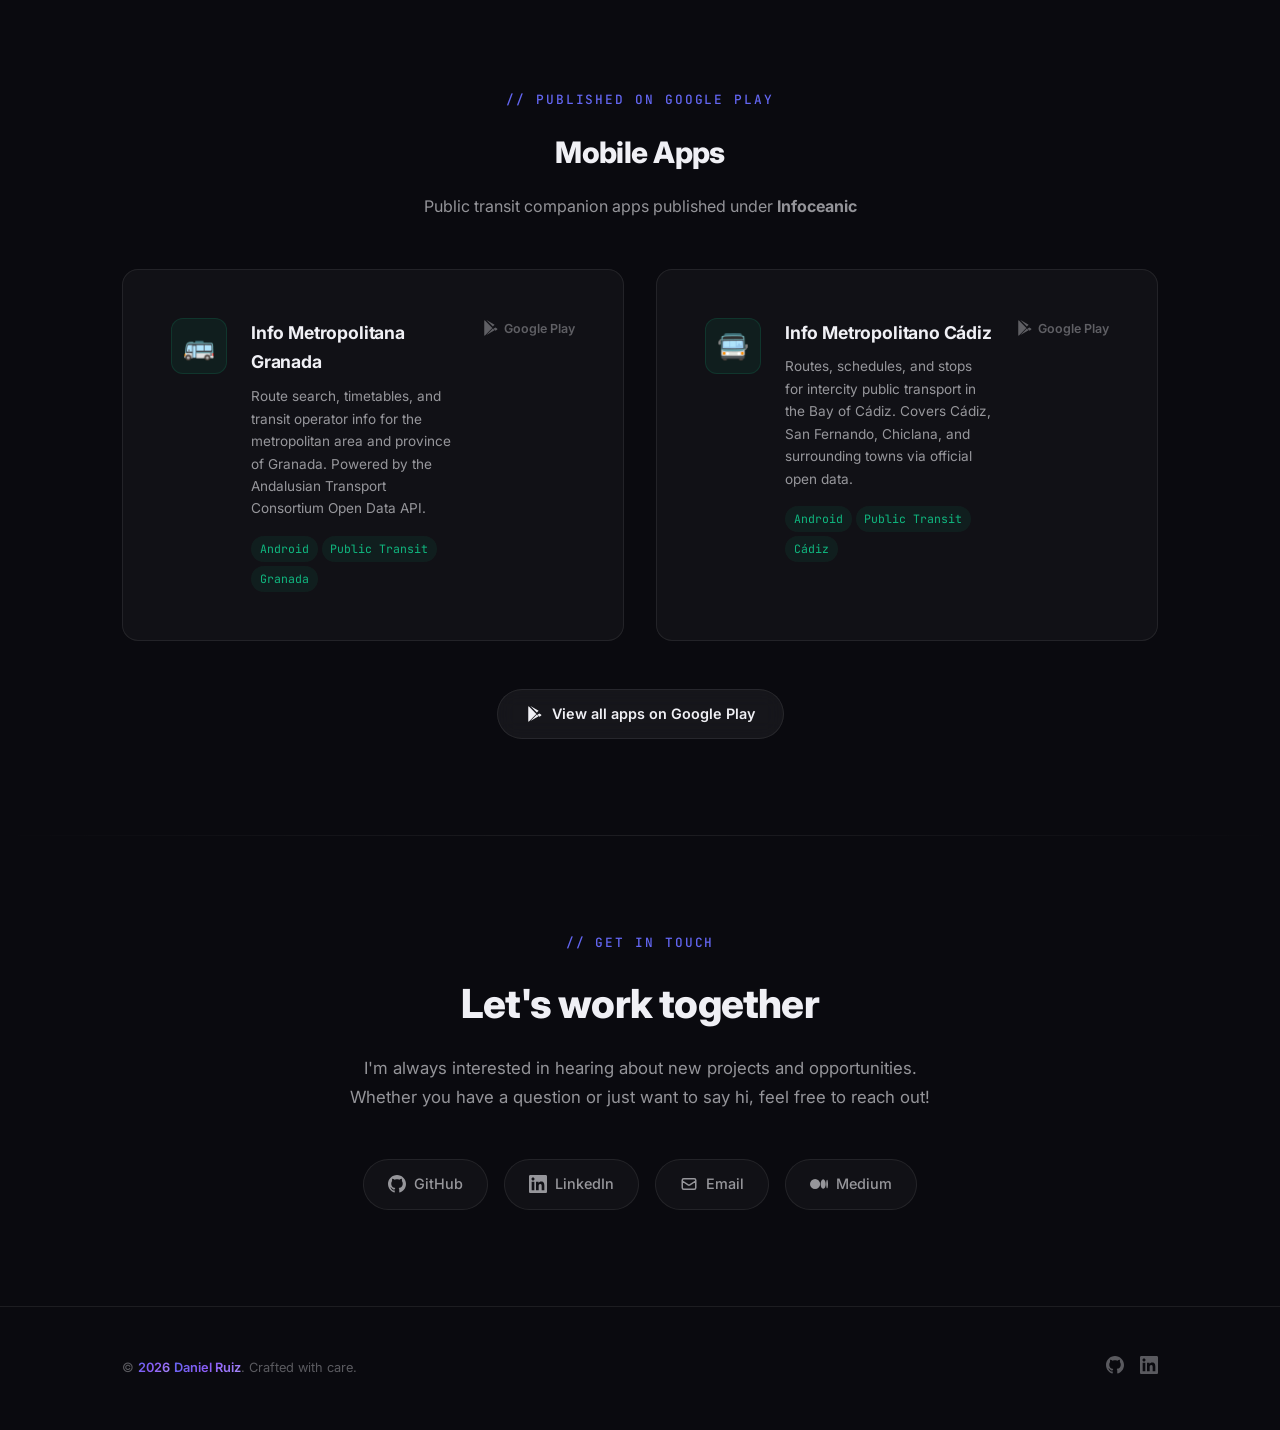
==== commit 8058f601: "chore: update contact email and implement dynamic year in footer" ====
--- a/index.html
+++ b/index.html
@@ -425,7 +425,7 @@
             <svg viewBox="0 0 24 24" fill="currentColor"><path d="M20.447 20.452h-3.554v-5.569c0-1.328-.027-3.037-1.852-3.037-1.853 0-2.136 1.445-2.136 2.939v5.667H9.351V9h3.414v1.561h.046c.477-.9 1.637-1.85 3.37-1.85 3.601 0 4.267 2.37 4.267 5.455v6.286zM5.337 7.433c-1.144 0-2.063-.926-2.063-2.065 0-1.138.92-2.063 2.063-2.063 1.14 0 2.064.925 2.064 2.063 0 1.139-.925 2.065-2.064 2.065zm1.782 13.019H3.555V9h3.564v11.452zM22.225 0H1.771C.792 0 0 .774 0 1.729v20.542C0 23.227.792 24 1.771 24h20.451C23.2 24 24 23.227 24 22.271V1.729C24 .774 23.2 0 22.222 0h.003z"/></svg>
             LinkedIn
           </a>
-          <a href="mailto:daniel.ruizcamacho@gmail.com" class="contact-link" id="contact-email">
+          <a href="mailto:infoceanicapp@gmail.com" class="contact-link" id="contact-email">
             <svg viewBox="0 0 24 24" fill="none" stroke="currentColor" stroke-width="2"><path stroke-linecap="round" stroke-linejoin="round" d="M3 8l7.89 5.26a2 2 0 002.22 0L21 8M5 19h14a2 2 0 002-2V7a2 2 0 00-2-2H5a2 2 0 00-2 2v10a2 2 0 002 2z"/></svg>
             Email
           </a>
@@ -442,7 +442,7 @@
   <footer class="footer">
     <div class="container footer-inner">
       <p class="footer-text">
-        © 2026 <span>Daniel Ruiz</span>. Crafted with care.
+        © <span id="current-year">2026</span> <span>Daniel Ruiz</span>. Crafted with care.
       </p>
       <div class="footer-socials">
         <a href="https://github.com/daniruizcamacho" target="_blank" rel="noopener" aria-label="GitHub">
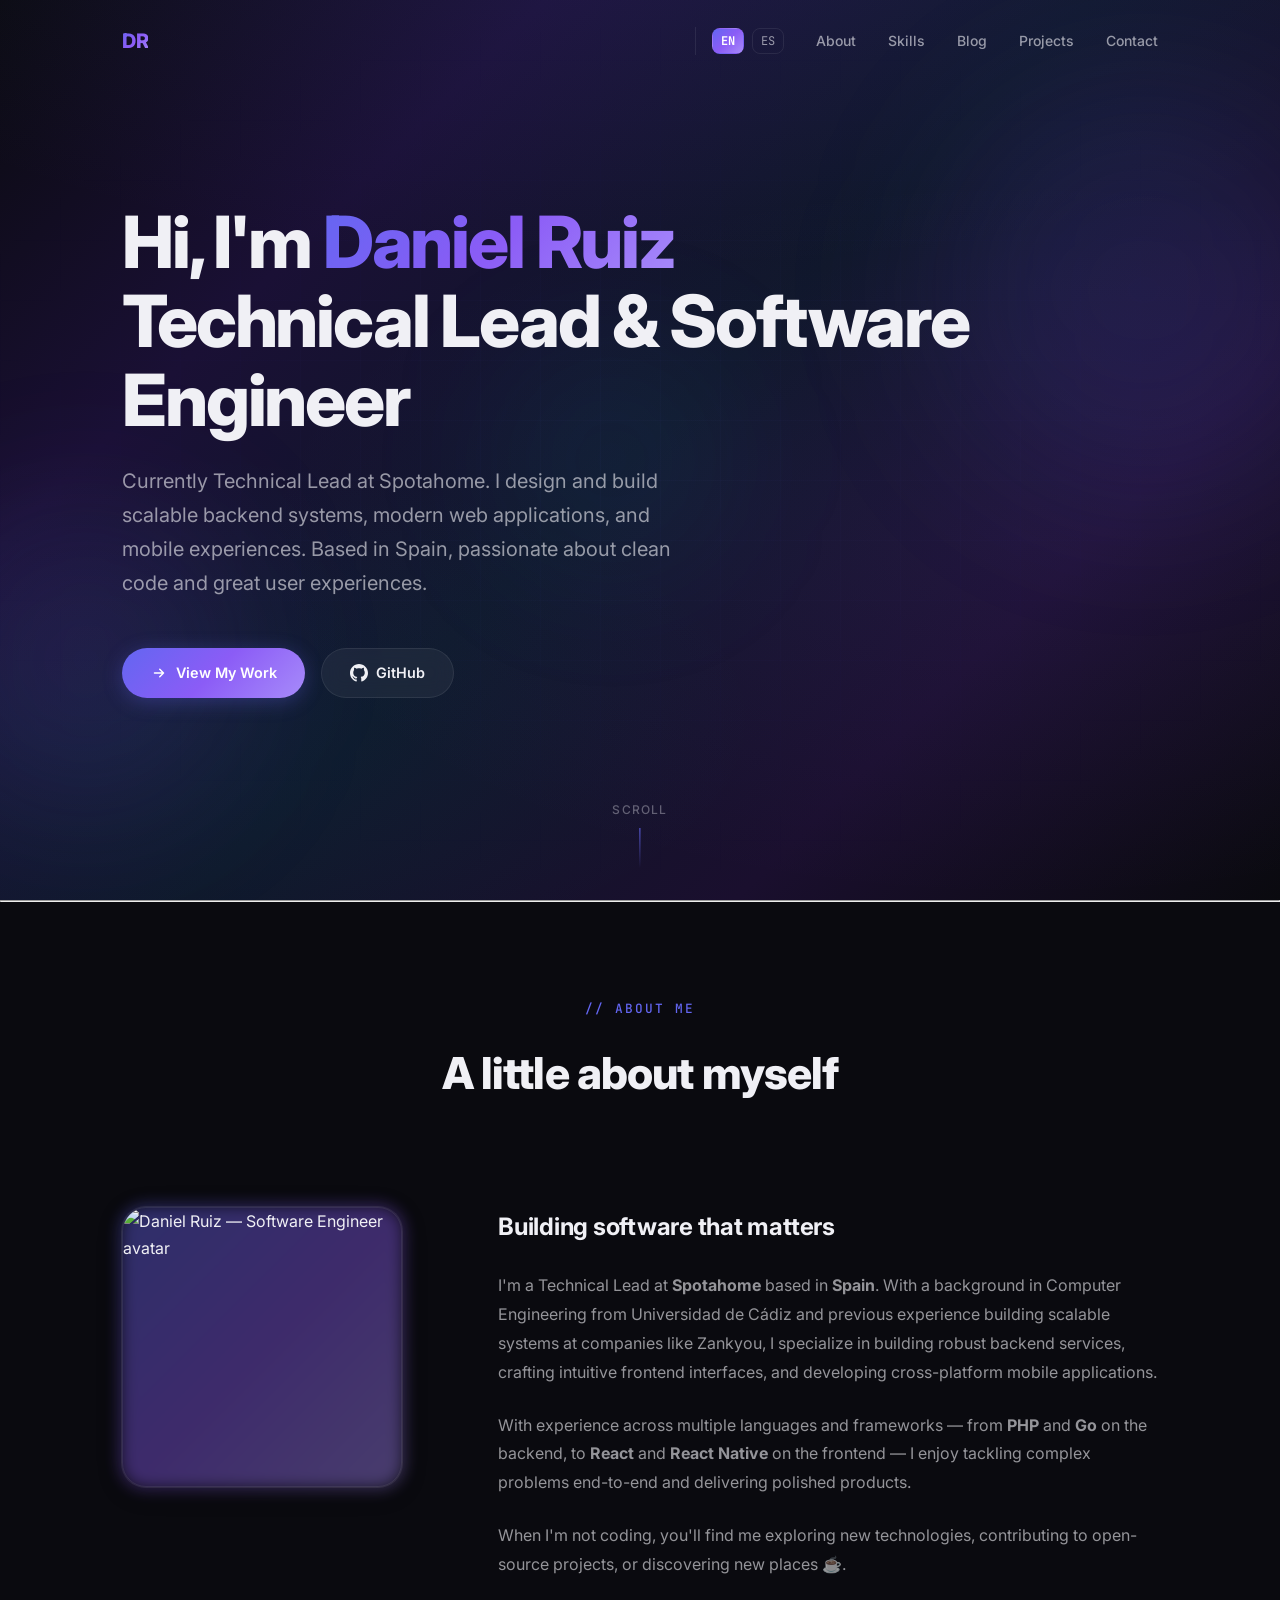
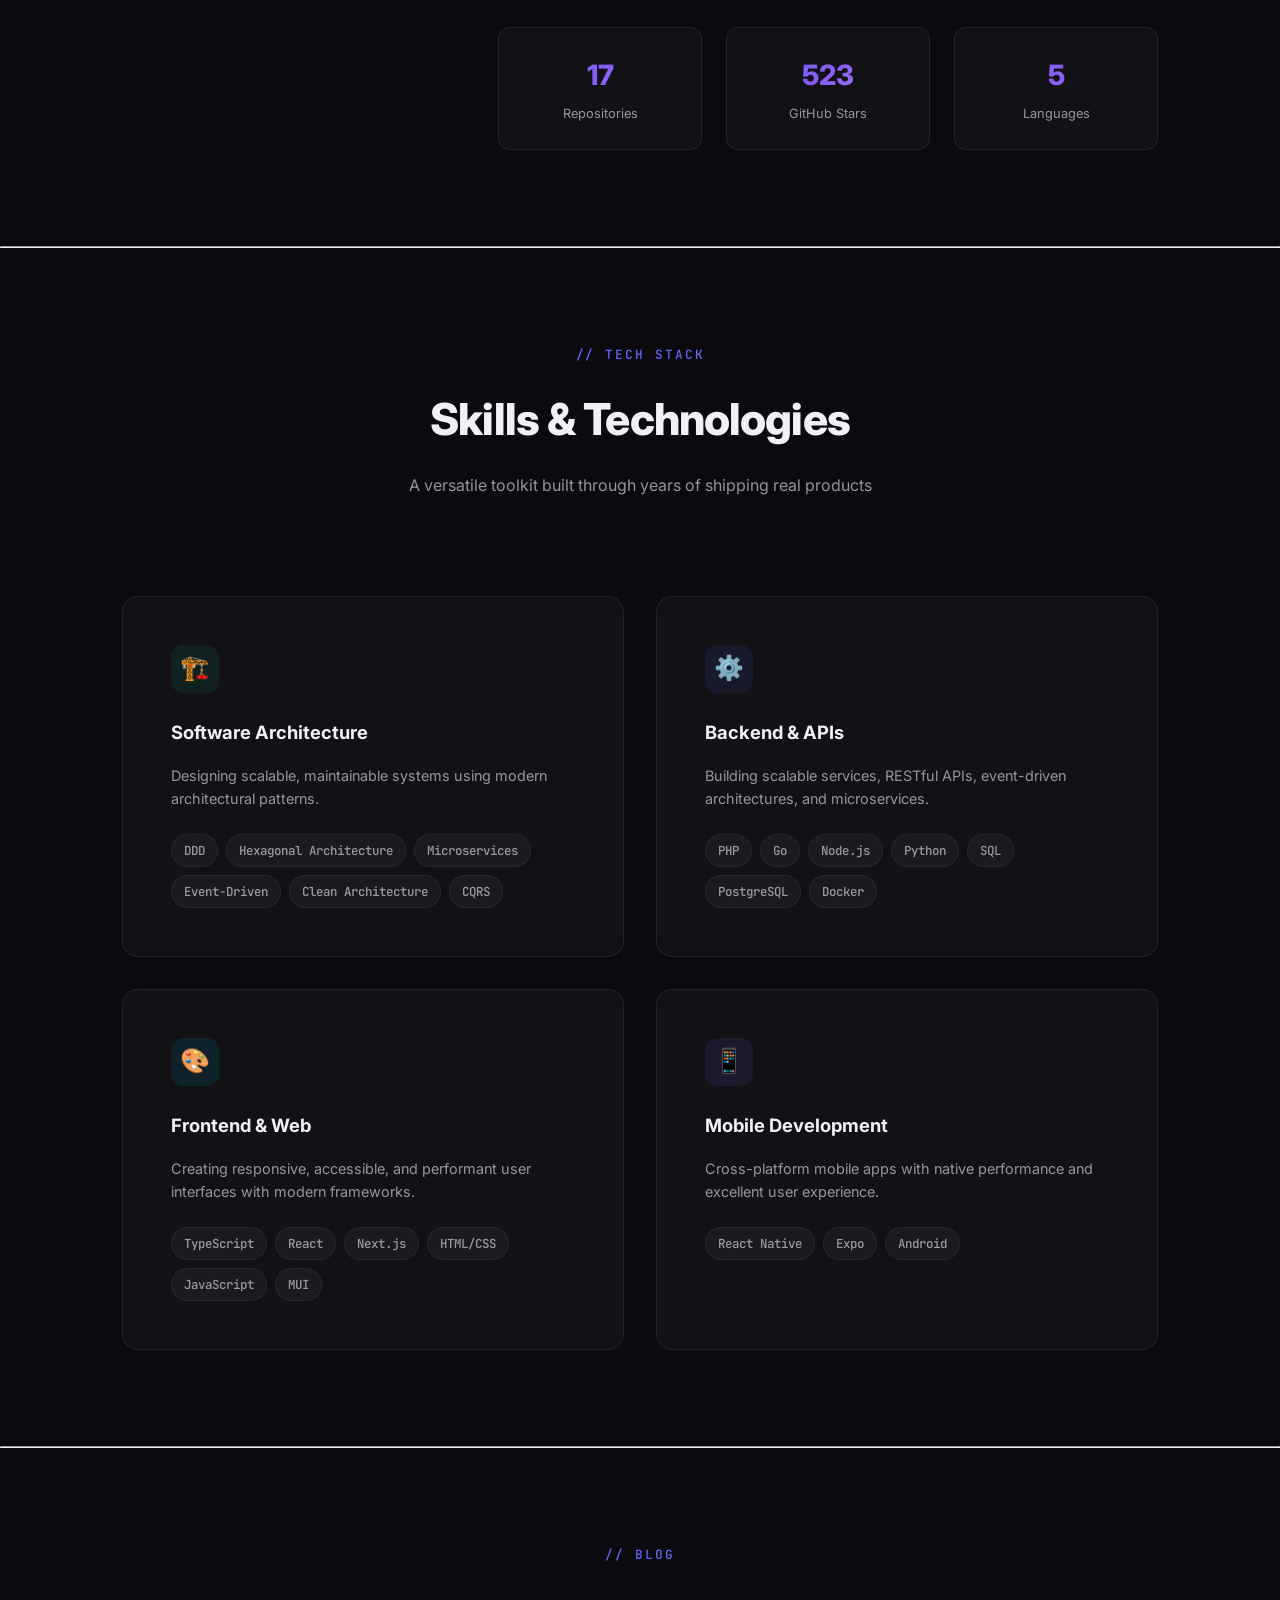
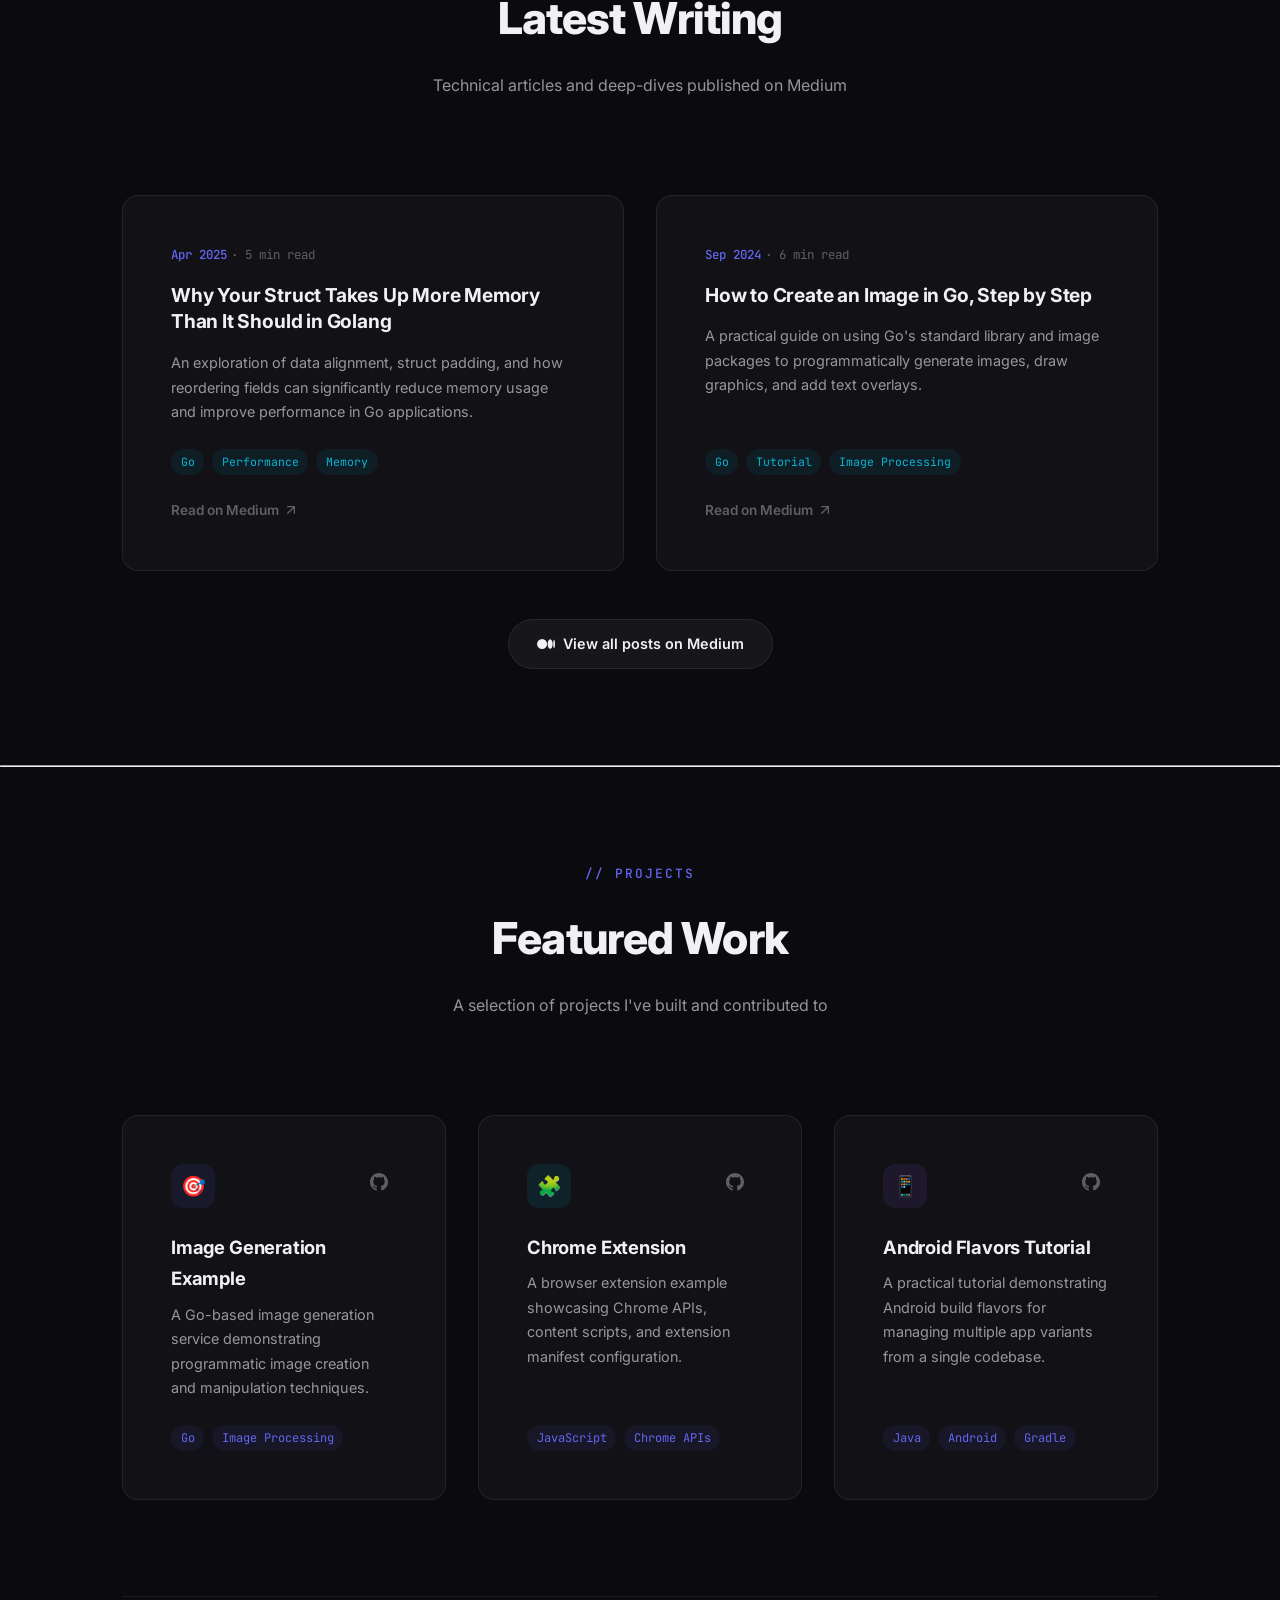
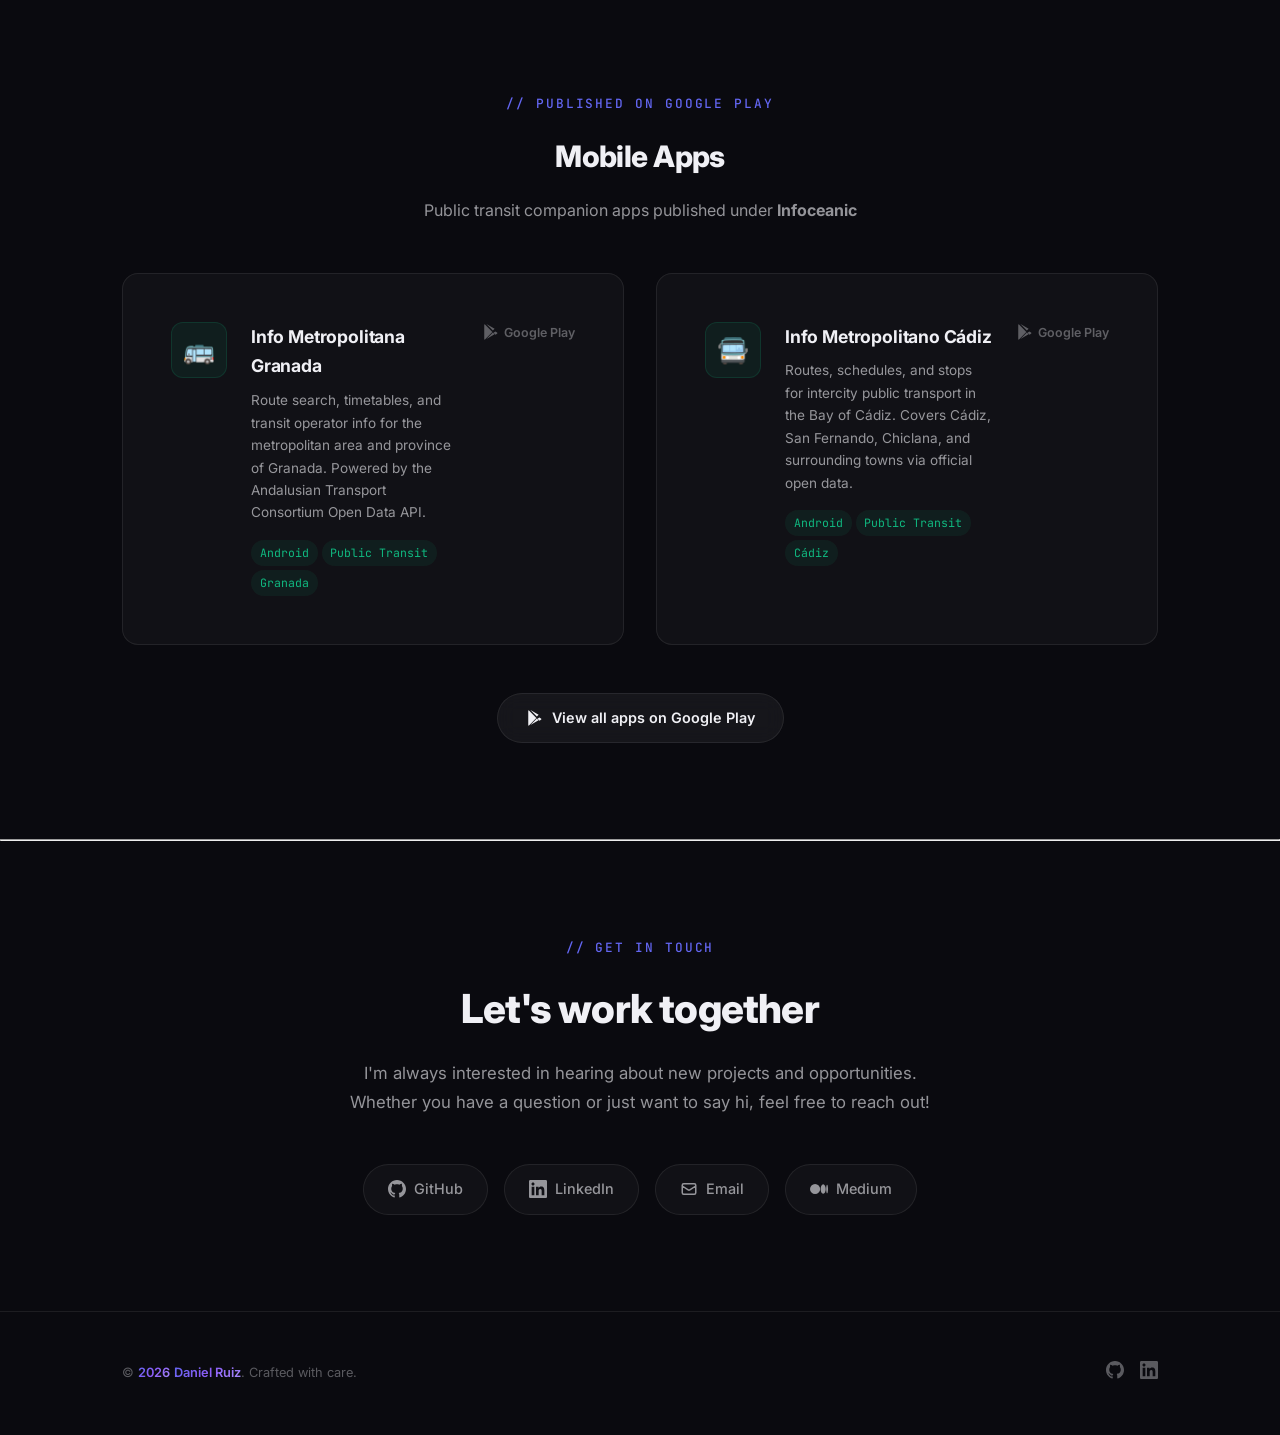
==== commit 9400f249: "feat: implement internationalization (i18n) support and add legal documentation for app projects." ====
--- a/index.html
+++ b/index.html
@@ -28,11 +28,15 @@
     <div class="container nav-inner">
       <a href="#" class="nav-logo">DR</a>
       <ul class="nav-links" id="nav-links">
-        <li><a href="#about" onclick="closeMenu()">About</a></li>
-        <li><a href="#skills" onclick="closeMenu()">Skills</a></li>
-        <li><a href="#blog" onclick="closeMenu()">Blog</a></li>
-        <li><a href="#projects" onclick="closeMenu()">Projects</a></li>
-        <li><a href="#contact" onclick="closeMenu()">Contact</a></li>
+        <li class="lang-switcher">
+          <button class="lang-toggle-btn" data-lang="en">EN</button>
+          <button class="lang-toggle-btn" data-lang="es">ES</button>
+        </li>
+        <li><a href="#about" onclick="closeMenu()" data-i18n="nav.about">About</a></li>
+        <li><a href="#skills" onclick="closeMenu()" data-i18n="nav.skills">Skills</a></li>
+        <li><a href="#blog" onclick="closeMenu()" data-i18n="nav.blog">Blog</a></li>
+        <li><a href="#projects" onclick="closeMenu()" data-i18n="nav.projects">Projects</a></li>
+        <li><a href="#contact" onclick="closeMenu()" data-i18n="nav.contact">Contact</a></li>
       </ul>
       <button class="nav-toggle" id="nav-toggle" aria-label="Toggle navigation menu">
         <span></span>
@@ -51,11 +55,11 @@
     <div class="hero-orb hero-orb--3"></div>
 
     <div class="container hero-content">
-      <h1>
+      <h1 data-i18n="hero.title">
         Hi, I'm <span class="gradient-text">Daniel Ruiz</span><br />
         Technical Lead & Software Engineer
       </h1>
-      <p class="hero-subtitle">
+      <p class="hero-subtitle" data-i18n="hero.subtitle">
         Currently Technical Lead at Spotahome. I design and build scalable backend systems, modern web applications, and mobile experiences. Based in Spain, passionate about clean code and great user experiences.
       </p>
       <div class="hero-actions">
@@ -64,20 +68,20 @@
           <svg class="btn-icon" fill="none" viewBox="0 0 24 24" stroke="currentColor" stroke-width="2">
             <path stroke-linecap="round" stroke-linejoin="round" d="M13 7l5 5m0 0l-5 5m5-5H6" />
           </svg>
-          View My Work
+          <span data-i18n="hero.cta.projects">View My Work</span>
         </a>
         <a href="https://github.com/daniruizcamacho" target="_blank" rel="noopener" class="btn btn-secondary" id="hero-cta-github">
           <!-- GitHub icon -->
           <svg class="btn-icon" viewBox="0 0 24 24" fill="currentColor">
             <path d="M12 0c-6.626 0-12 5.373-12 12 0 5.302 3.438 9.8 8.207 11.387.599.111.793-.261.793-.577v-2.234c-3.338.726-4.033-1.416-4.033-1.416-.546-1.387-1.333-1.756-1.333-1.756-1.089-.745.083-.729.083-.729 1.205.084 1.839 1.237 1.839 1.237 1.07 1.834 2.807 1.304 3.492.997.107-.775.418-1.305.762-1.604-2.665-.305-5.467-1.334-5.467-5.931 0-1.311.469-2.381 1.236-3.221-.124-.303-.535-1.524.117-3.176 0 0 1.008-.322 3.301 1.23.957-.266 1.983-.399 3.003-.404 1.02.005 2.047.138 3.006.404 2.291-1.552 3.297-1.23 3.297-1.23.653 1.653.242 2.874.118 3.176.77.84 1.235 1.911 1.235 3.221 0 4.609-2.807 5.624-5.479 5.921.43.372.823 1.102.823 2.222v3.293c0 .319.192.694.801.576 4.765-1.589 8.199-6.086 8.199-11.386 0-6.627-5.373-12-12-12z" />
           </svg>
-          GitHub
+          <span data-i18n="hero.cta.github">GitHub</span>
         </a>
       </div>
     </div>
 
     <div class="scroll-indicator" aria-hidden="true">
-      <span>Scroll</span>
+      <span data-i18n="hero.scroll">Scroll</span>
       <div class="line"></div>
     </div>
   </section>
@@ -88,8 +92,8 @@
   <section class="about" id="about">
     <div class="container">
       <div class="section-header fade-in">
-        <span class="section-label">// About Me</span>
-        <h2 class="section-title">A little about myself</h2>
+        <span class="section-label" data-i18n="about.label">// About Me</span>
+        <h2 class="section-title" data-i18n="about.title">A little about myself</h2>
       </div>
 
       <div class="about-grid">
@@ -98,29 +102,29 @@
         </div>
 
         <div class="about-text">
-          <h3 class="fade-in">Building software that matters</h3>
+          <h3 class="fade-in" data-i18n="about.h3">Building software that matters</h3>
           <p class="fade-in fade-in-delay-1">
-            I'm a Technical Lead at <strong>Spotahome</strong> based in <strong>Spain</strong>. With a background in Computer Engineering from Universidad de Cádiz and previous experience building scalable systems at companies like Zankyou, I specialize in building robust backend services, crafting intuitive frontend interfaces, and developing cross-platform mobile applications.
+            <span data-i18n="about.p1">I'm a Technical Lead at <strong>Spotahome</strong> based in <strong>Spain</strong>. With a background in Computer Engineering from Universidad de Cádiz and previous experience building scalable systems at companies like Zankyou, I specialize in building robust backend services, crafting intuitive frontend interfaces, and developing cross-platform mobile applications.</span>
           </p>
           <p class="fade-in fade-in-delay-2">
-            With experience across multiple languages and frameworks — from <strong>PHP</strong> and <strong>Go</strong> on the backend, to <strong>React</strong> and <strong>React Native</strong> on the frontend — I enjoy tackling complex problems end-to-end and delivering polished products.
+            <span data-i18n="about.p2">With experience across multiple languages and frameworks — from <strong>PHP</strong> and <strong>Go</strong> on the backend, to <strong>React</strong> and <strong>React Native</strong> on the frontend — I enjoy tackling complex problems end-to-end and delivering polished products.</span>
           </p>
           <p class="fade-in fade-in-delay-3">
-            When I'm not coding, you'll find me exploring new technologies, contributing to open-source projects, or discovering new places ☕.
+            <span data-i18n="about.p3">When I'm not coding, you'll find me exploring new technologies, contributing to open-source projects, or discovering new places ☕.</span>
           </p>
 
           <div class="about-stats fade-in fade-in-delay-4">
             <div class="stat">
               <span class="stat-number" id="stat-repos">18</span>
-              <span class="stat-label">Repositories</span>
+              <span class="stat-label" data-i18n="about.stat.repos">Repositories</span>
             </div>
             <div class="stat">
               <span class="stat-number" id="stat-stars">524</span>
-              <span class="stat-label">GitHub Stars</span>
+              <span class="stat-label" data-i18n="about.stat.stars">GitHub Stars</span>
             </div>
             <div class="stat">
               <span class="stat-number" id="stat-langs">6+</span>
-              <span class="stat-label">Languages</span>
+              <span class="stat-label" data-i18n="about.stat.langs">Languages</span>
             </div>
           </div>
         </div>
@@ -134,17 +138,17 @@
   <section class="skills" id="skills">
     <div class="container">
       <div class="section-header fade-in">
-        <span class="section-label">// Tech Stack</span>
-        <h2 class="section-title">Skills & Technologies</h2>
-        <p class="section-desc">A versatile toolkit built through years of shipping real products</p>
+        <span class="section-label" data-i18n="skills.label">// Tech Stack</span>
+        <h2 class="section-title" data-i18n="skills.title">Skills & Technologies</h2>
+        <p class="section-desc" data-i18n="skills.desc">A versatile toolkit built through years of shipping real products</p>
       </div>
 
       <div class="skills-grid">
         <!-- Architecture -->
         <div class="skill-category fade-in">
           <div class="skill-icon skill-icon--architecture">🏗️</div>
-          <h3>Software Architecture</h3>
-          <p>Designing scalable, maintainable systems using modern architectural patterns.</p>
+          <h3 data-i18n="skills.arch.title">Software Architecture</h3>
+          <p data-i18n="skills.arch.desc">Designing scalable, maintainable systems using modern architectural patterns.</p>
           <div class="skill-tags">
             <span class="skill-tag">DDD</span>
             <span class="skill-tag">Hexagonal Architecture</span>
@@ -158,8 +162,8 @@
         <!-- Backend -->
         <div class="skill-category fade-in fade-in-delay-1">
           <div class="skill-icon skill-icon--backend">⚙️</div>
-          <h3>Backend & APIs</h3>
-          <p>Building scalable services, RESTful APIs, event-driven architectures, and microservices.</p>
+          <h3 data-i18n="skills.backend.title">Backend & APIs</h3>
+          <p data-i18n="skills.backend.desc">Building scalable services, RESTful APIs, event-driven architectures, and microservices.</p>
           <div class="skill-tags">
             <span class="skill-tag">PHP</span>
             <span class="skill-tag">Go</span>
@@ -174,8 +178,8 @@
         <!-- Frontend -->
         <div class="skill-category fade-in fade-in-delay-2">
           <div class="skill-icon skill-icon--frontend">🎨</div>
-          <h3>Frontend & Web</h3>
-          <p>Creating responsive, accessible, and performant user interfaces with modern frameworks.</p>
+          <h3 data-i18n="skills.frontend.title">Frontend & Web</h3>
+          <p data-i18n="skills.frontend.desc">Creating responsive, accessible, and performant user interfaces with modern frameworks.</p>
           <div class="skill-tags">
             <span class="skill-tag">TypeScript</span>
             <span class="skill-tag">React</span>
@@ -189,8 +193,8 @@
         <!-- Mobile -->
         <div class="skill-category fade-in fade-in-delay-3">
           <div class="skill-icon skill-icon--mobile">📱</div>
-          <h3>Mobile Development</h3>
-          <p>Cross-platform mobile apps with native performance and excellent user experience.</p>
+          <h3 data-i18n="skills.mobile.title">Mobile Development</h3>
+          <p data-i18n="skills.mobile.desc">Cross-platform mobile apps with native performance and excellent user experience.</p>
           <div class="skill-tags">
             <span class="skill-tag">React Native</span>
             <span class="skill-tag">Expo</span>
@@ -207,9 +211,9 @@
   <section class="blog" id="blog">
     <div class="container">
       <div class="section-header fade-in">
-        <span class="section-label">// Blog</span>
-        <h2 class="section-title">Latest Writing</h2>
-        <p class="section-desc">Technical articles and deep-dives published on Medium</p>
+        <span class="section-label" data-i18n="blog.label">// Blog</span>
+        <h2 class="section-title" data-i18n="blog.title">Latest Writing</h2>
+        <p class="section-desc" data-i18n="blog.desc">Technical articles and deep-dives published on Medium</p>
       </div>
 
       <div class="blog-grid">
@@ -229,7 +233,7 @@
               <span>Memory</span>
             </div>
             <span class="blog-cta">
-              Read on Medium
+              <span data-i18n="blog.card.read">Read on Medium</span>
               <svg width="16" height="16" viewBox="0 0 24 24" fill="none" stroke="currentColor" stroke-width="2"><path stroke-linecap="round" stroke-linejoin="round" d="M7 17L17 7M17 7H7M17 7v10"/></svg>
             </span>
           </div>
@@ -250,7 +254,7 @@
               <span>Image Processing</span>
             </div>
             <span class="blog-cta">
-              Read on Medium
+              <span data-i18n="blog.card.read">Read on Medium</span>
               <svg width="16" height="16" viewBox="0 0 24 24" fill="none" stroke="currentColor" stroke-width="2"><path stroke-linecap="round" stroke-linejoin="round" d="M7 17L17 7M17 7H7M17 7v10"/></svg>
             </span>
           </div>
@@ -261,7 +265,7 @@
       <div class="blog-footer fade-in">
         <a href="https://medium.com/@daniel.ruizcamacho" target="_blank" rel="noopener" class="btn btn-secondary" id="blog-view-all">
           <svg width="18" height="18" viewBox="0 0 24 24" fill="currentColor"><path d="M13.54 12a6.8 6.8 0 01-6.77 6.82A6.8 6.8 0 010 12a6.8 6.8 0 016.77-6.82A6.8 6.8 0 0113.54 12zm7.42 0c0 3.54-1.51 6.42-3.38 6.42-1.87 0-3.39-2.88-3.39-6.42s1.52-6.42 3.39-6.42 3.38 2.88 3.38 6.42M24 12c0 3.17-.53 5.75-1.19 5.75-.66 0-1.19-2.58-1.19-5.75s.53-5.75 1.19-5.75C23.47 6.25 24 8.83 24 12z"/></svg>
-          View all posts on Medium
+          <span data-i18n="blog.viewall">View all posts on Medium</span>
         </a>
       </div>
     </div>
@@ -273,9 +277,9 @@
   <section class="projects" id="projects">
     <div class="container">
       <div class="section-header fade-in">
-        <span class="section-label">// Projects</span>
-        <h2 class="section-title">Featured Work</h2>
-        <p class="section-desc">A selection of projects I've built and contributed to</p>
+        <span class="section-label" data-i18n="projects.label">// Projects</span>
+        <h2 class="section-title" data-i18n="projects.title">Featured Work</h2>
+        <p class="section-desc" data-i18n="projects.desc">A selection of projects I've built and contributed to</p>
       </div>
 
       <div class="projects-grid">
@@ -291,7 +295,7 @@
             </div>
           </div>
           <h3>Image Generation Example</h3>
-          <p>A Go-based image generation service demonstrating programmatic image creation and manipulation techniques.</p>
+          <p data-i18n="projects.1.desc">A Go-based image generation service demonstrating programmatic image creation and manipulation techniques.</p>
           <div class="project-tech">
             <span>Go</span>
             <span>Image Processing</span>
@@ -309,7 +313,7 @@
             </div>
           </div>
           <h3>Chrome Extension</h3>
-          <p>A browser extension example showcasing Chrome APIs, content scripts, and extension manifest configuration.</p>
+          <p data-i18n="projects.2.desc">A browser extension example showcasing Chrome APIs, content scripts, and extension manifest configuration.</p>
           <div class="project-tech">
             <span>JavaScript</span>
             <span>Chrome APIs</span>
@@ -327,7 +331,7 @@
             </div>
           </div>
           <h3>Android Flavors Tutorial</h3>
-          <p>A practical tutorial demonstrating Android build flavors for managing multiple app variants from a single codebase.</p>
+          <p data-i18n="projects.3.desc">A practical tutorial demonstrating Android build flavors for managing multiple app variants from a single codebase.</p>
           <div class="project-tech">
             <span>Java</span>
             <span>Android</span>
@@ -340,9 +344,9 @@
       <!-- Published Apps sub-section -->
       <div class="apps-subsection fade-in">
         <div class="apps-subsection-header">
-          <span class="section-label">// Published on Google Play</span>
-          <h3 class="apps-subsection-title">Mobile Apps</h3>
-          <p class="section-desc">Public transit companion apps published under <strong>Infoceanic</strong></p>
+          <span class="section-label" data-i18n="apps.label">// Published on Google Play</span>
+          <h3 class="apps-subsection-title" data-i18n="apps.title">Mobile Apps</h3>
+          <p class="section-desc" data-i18n="apps.desc">Public transit companion apps published under <strong>Infoceanic</strong></p>
         </div>
 
         <div class="apps-grid">
@@ -355,7 +359,7 @@
               </div>
               <div class="app-info">
                 <h4>Info Metropolitana Granada</h4>
-                <p>Route search, timetables, and transit operator info for the metropolitan area and province of Granada. Powered by the Andalusian Transport Consortium Open Data API.</p>
+                <p data-i18n="apps.granada.desc">Route search, timetables, and transit operator info for the metropolitan area and province of Granada. Powered by the Andalusian Transport Consortium Open Data API.</p>
                 <div class="app-tags">
                   <span>Android</span>
                   <span>Public Transit</span>
@@ -377,7 +381,7 @@
               </div>
               <div class="app-info">
                 <h4>Info Metropolitano Cádiz</h4>
-                <p>Routes, schedules, and stops for intercity public transport in the Bay of Cádiz. Covers Cádiz, San Fernando, Chiclana, and surrounding towns via official open data.</p>
+                <p data-i18n="apps.cadiz.desc">Routes, schedules, and stops for intercity public transport in the Bay of Cádiz. Covers Cádiz, San Fernando, Chiclana, and surrounding towns via official open data.</p>
                 <div class="app-tags">
                   <span>Android</span>
                   <span>Public Transit</span>
@@ -396,7 +400,7 @@
         <div class="apps-footer">
           <a href="https://play.google.com/store/apps/developer?id=Infoceanic" target="_blank" rel="noopener" class="btn btn-secondary" id="apps-view-all">
             <svg width="18" height="18" viewBox="0 0 24 24" fill="currentColor"><path d="M3.609 1.814L13.792 12 3.609 22.186a.996.996 0 01-.609-.92V2.734a1 1 0 01.609-.92zm10.89 10.893l2.302 2.302-10.937 6.333 8.635-8.635zm3.199-1.4l2.302 1.311c.646.421.646 1.342 0 1.764l-2.05 1.17-2.545-2.545 2.293-1.7zM5.864 1.469L16.8 7.801l-2.302 2.302-8.635-8.634z"/></svg>
-            View all apps on Google Play
+            <span data-i18n="apps.viewall">View all apps on Google Play</span>
           </a>
         </div>
       </div>
@@ -410,28 +414,28 @@
   <section class="contact" id="contact">
     <div class="container">
       <div class="contact-wrapper fade-in">
-        <span class="section-label">// Get In Touch</span>
-        <h2>Let's work together</h2>
-        <p>
+        <span class="section-label" data-i18n="contact.label">// Get In Touch</span>
+        <h2 data-i18n="contact.title">Let's work together</h2>
+        <p data-i18n="contact.desc">
           I'm always interested in hearing about new projects and opportunities.
           Whether you have a question or just want to say hi, feel free to reach out!
         </p>
         <div class="contact-links">
           <a href="https://github.com/daniruizcamacho" target="_blank" rel="noopener" class="contact-link" id="contact-github">
             <svg viewBox="0 0 24 24" fill="currentColor"><path d="M12 0c-6.626 0-12 5.373-12 12 0 5.302 3.438 9.8 8.207 11.387.599.111.793-.261.793-.577v-2.234c-3.338.726-4.033-1.416-4.033-1.416-.546-1.387-1.333-1.756-1.333-1.756-1.089-.745.083-.729.083-.729 1.205.084 1.839 1.237 1.839 1.237 1.07 1.834 2.807 1.304 3.492.997.107-.775.418-1.305.762-1.604-2.665-.305-5.467-1.334-5.467-5.931 0-1.311.469-2.381 1.236-3.221-.124-.303-.535-1.524.117-3.176 0 0 1.008-.322 3.301 1.23.957-.266 1.983-.399 3.003-.404 1.02.005 2.047.138 3.006.404 2.291-1.552 3.297-1.23 3.297-1.23.653 1.653.242 2.874.118 3.176.77.84 1.235 1.911 1.235 3.221 0 4.609-2.807 5.624-5.479 5.921.43.372.823 1.102.823 2.222v3.293c0 .319.192.694.801.576 4.765-1.589 8.199-6.086 8.199-11.386 0-6.627-5.373-12-12-12z"/></svg>
-            GitHub
+            <span data-i18n="contact.github">GitHub</span>
           </a>
           <a href="https://www.linkedin.com/in/daniel-ruiz-camacho-96a08385/" target="_blank" rel="noopener" class="contact-link" id="contact-linkedin">
             <svg viewBox="0 0 24 24" fill="currentColor"><path d="M20.447 20.452h-3.554v-5.569c0-1.328-.027-3.037-1.852-3.037-1.853 0-2.136 1.445-2.136 2.939v5.667H9.351V9h3.414v1.561h.046c.477-.9 1.637-1.85 3.37-1.85 3.601 0 4.267 2.37 4.267 5.455v6.286zM5.337 7.433c-1.144 0-2.063-.926-2.063-2.065 0-1.138.92-2.063 2.063-2.063 1.14 0 2.064.925 2.064 2.063 0 1.139-.925 2.065-2.064 2.065zm1.782 13.019H3.555V9h3.564v11.452zM22.225 0H1.771C.792 0 0 .774 0 1.729v20.542C0 23.227.792 24 1.771 24h20.451C23.2 24 24 23.227 24 22.271V1.729C24 .774 23.2 0 22.222 0h.003z"/></svg>
-            LinkedIn
+            <span data-i18n="contact.linkedin">LinkedIn</span>
           </a>
           <a href="mailto:infoceanicapp@gmail.com" class="contact-link" id="contact-email">
             <svg viewBox="0 0 24 24" fill="none" stroke="currentColor" stroke-width="2"><path stroke-linecap="round" stroke-linejoin="round" d="M3 8l7.89 5.26a2 2 0 002.22 0L21 8M5 19h14a2 2 0 002-2V7a2 2 0 00-2-2H5a2 2 0 00-2 2v10a2 2 0 002 2z"/></svg>
-            Email
+            <span data-i18n="contact.email">Email</span>
           </a>
           <a href="https://medium.com/@daniel.ruizcamacho" target="_blank" rel="noopener" class="contact-link" id="contact-medium">
             <svg viewBox="0 0 24 24" fill="currentColor"><path d="M13.54 12a6.8 6.8 0 01-6.77 6.82A6.8 6.8 0 010 12a6.8 6.8 0 016.77-6.82A6.8 6.8 0 0113.54 12zm7.42 0c0 3.54-1.51 6.42-3.38 6.42-1.87 0-3.39-2.88-3.39-6.42s1.52-6.42 3.39-6.42 3.38 2.88 3.38 6.42M24 12c0 3.17-.53 5.75-1.19 5.75-.66 0-1.19-2.58-1.19-5.75s.53-5.75 1.19-5.75C23.47 6.25 24 8.83 24 12z"/></svg>
-            Medium
+            <span data-i18n="contact.medium">Medium</span>
           </a>
         </div>
       </div>
@@ -441,7 +445,7 @@
   <!-- ═══════════════ Footer ═══════════════ -->
   <footer class="footer">
     <div class="container footer-inner">
-      <p class="footer-text">
+      <p class="footer-text" data-i18n="footer.text">
         © <span id="current-year">2026</span> <span>Daniel Ruiz</span>. Crafted with care.
       </p>
       <div class="footer-socials">
@@ -455,6 +459,8 @@
     </div>
   </footer>
 
+  <script src="translations.js"></script>
+  <script src="i18n.js"></script>
   <script src="main.js"></script>
 </body>
 </html>
--- a/styles.css
+++ b/styles.css
@@ -1311,5 +1311,49 @@
   height: 1px;
   background: linear-gradient(to right, transparent, var(--border-glass), transparent);
   margin: 0;
-  border: none;
-}
+}
+
+/* ── Language Switcher ─────────────────────────────────────── */
+.lang-switcher {
+  display: flex;
+  align-items: center;
+  gap: 0.5rem;
+  margin-left: var(--space-xl);
+  border-left: 1px solid var(--border-glass);
+  padding-left: var(--space-md);
+}
+
+.lang-toggle-btn {
+  background: transparent;
+  border: 1px solid var(--border-glass);
+  color: var(--text-secondary);
+  font-family: var(--font-mono);
+  font-size: 0.75rem;
+  padding: 0.25rem 0.5rem;
+  border-radius: var(--radius-sm);
+  cursor: pointer;
+  transition: var(--transition-fast);
+}
+
+.lang-toggle-btn:hover {
+  background: var(--bg-card-hover);
+  color: var(--text-primary);
+}
+
+.lang-toggle-btn.active {
+  background: var(--gradient-primary);
+  color: white;
+  border-color: transparent;
+  font-weight: 700;
+}
+
+@media (max-width: 768px) {
+  .lang-switcher {
+    margin-left: 0;
+    border-left: none;
+    padding-left: 0;
+    margin-top: var(--space-md);
+    justify-content: center;
+  }
+}
+
